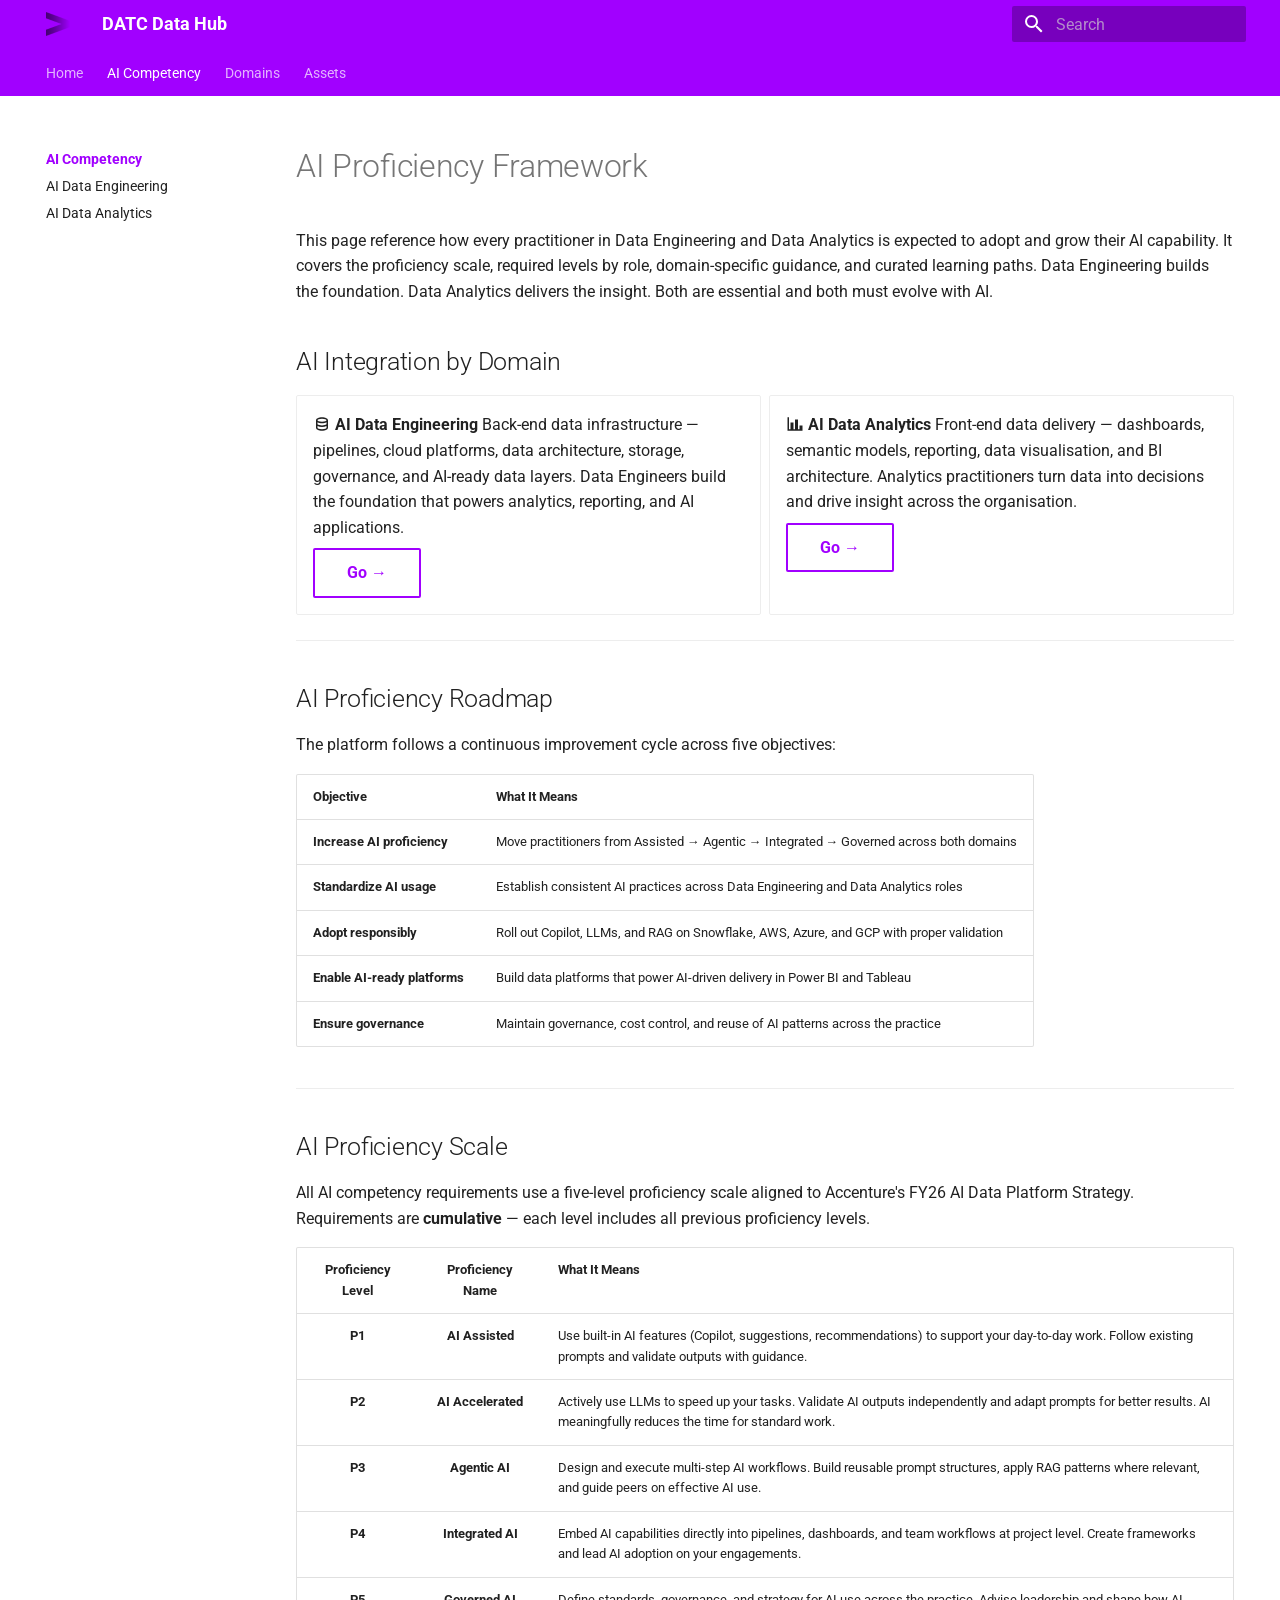
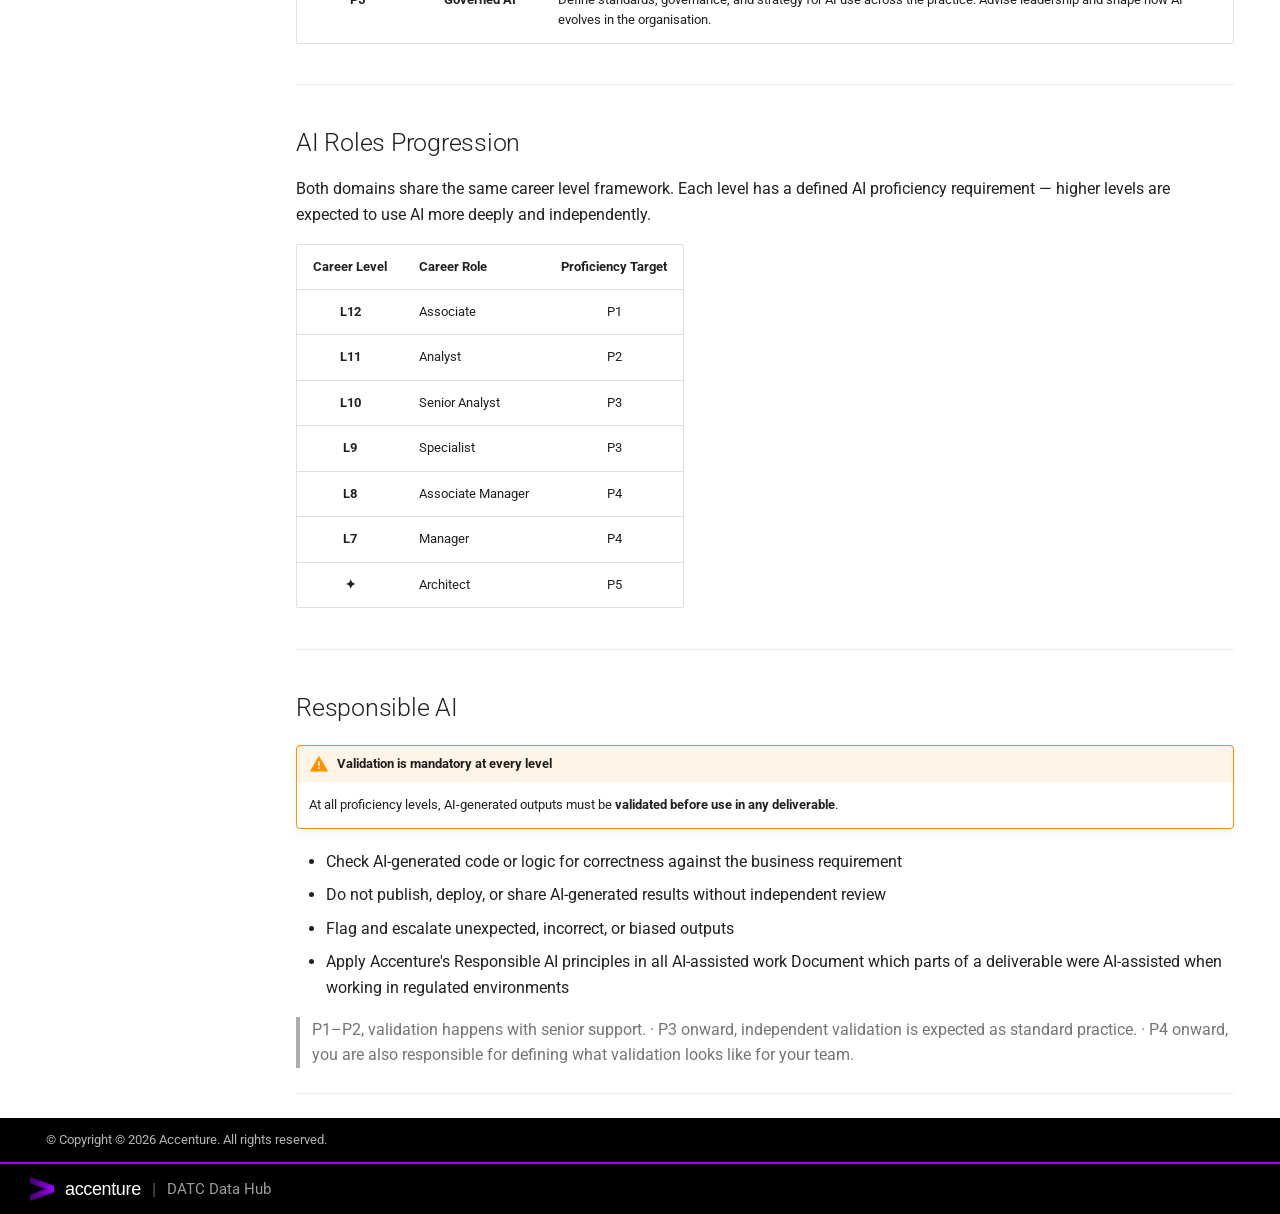
==== ai-competency/index.html @ ae15273e "Deployed 09039ab with MkDocs version: 1.6.1" ====
<!doctype html>
<html lang="en" class="no-js">
  <head>
    
      <meta charset="utf-8">
      <meta name="viewport" content="width=device-width,initial-scale=1">
      
        <meta name="description" content="Learning paths and competency frameworks for the DATC Data Platform (DEVI)">
      
      
        <meta name="author" content="DATC Data Platform Team">
      
      
      
        <link rel="prev" href="..">
      
      
        <link rel="next" href="ai-data-engineering/">
      
      
        
      
      
      <link rel="icon" href="../assets/accenture-favicon.ico">
      <meta name="generator" content="mkdocs-1.6.1, mkdocs-material-9.7.7">
    
    
      
        <title>AI Proficiency Framework - DATC Data Hub</title>
      
    
    
      <link rel="stylesheet" href="../assets/stylesheets/main.ec1eaa64.min.css">
      
        
        <link rel="stylesheet" href="../assets/stylesheets/palette.ab4e12ef.min.css">
      
      


    
    
      
    
    
      
        
        
        <link rel="preconnect" href="https://fonts.gstatic.com" crossorigin>
        <link rel="stylesheet" href="https://fonts.googleapis.com/css?family=Roboto:300,300i,400,400i,700,700i%7CRoboto+Mono:400,400i,700,700i&display=fallback">
        <style>:root{--md-text-font:"Roboto";--md-code-font:"Roboto Mono"}</style>
      
    
    
      <link rel="stylesheet" href="../stylesheets/accenture.css">
    
    <script>__md_scope=new URL("..",location),__md_hash=e=>[...e].reduce(((e,_)=>(e<<5)-e+_.charCodeAt(0)),0),__md_get=(e,_=localStorage,t=__md_scope)=>JSON.parse(_.getItem(t.pathname+"."+e)),__md_set=(e,_,t=localStorage,a=__md_scope)=>{try{t.setItem(a.pathname+"."+e,JSON.stringify(_))}catch(e){}}</script>
    
      

    
    
  </head>
  
  
    
    
    
    
    
    <body dir="ltr" data-md-color-scheme="default" data-md-color-primary="deep-purple" data-md-color-accent="deep-purple">
  
    
    <input class="md-toggle" data-md-toggle="drawer" type="checkbox" id="__drawer" autocomplete="off">
    <input class="md-toggle" data-md-toggle="search" type="checkbox" id="__search" autocomplete="off">
    <label class="md-overlay" for="__drawer"></label>
    <div data-md-component="skip">
      
        
        <a href="#ai-proficiency-framework" class="md-skip">
          Skip to content
        </a>
      
    </div>
    <div data-md-component="announce">
      
    </div>
    
    
      

<header class="md-header" data-md-component="header">
  <nav class="md-header__inner md-grid" aria-label="Header">
    <a href=".." title="DATC Data Hub" class="md-header__button md-logo" aria-label="DATC Data Hub" data-md-component="logo">
      
  <img src="../assets/accenture-logo.png" alt="logo">

    </a>
    <label class="md-header__button md-icon" for="__drawer">
      
      <svg xmlns="http://www.w3.org/2000/svg" viewBox="0 0 24 24"><path d="M3 6h18v2H3zm0 5h18v2H3zm0 5h18v2H3z"/></svg>
    </label>
    <div class="md-header__title" data-md-component="header-title">
      <div class="md-header__ellipsis">
        <div class="md-header__topic">
          <span class="md-ellipsis">
            DATC Data Hub
          </span>
        </div>
        <div class="md-header__topic" data-md-component="header-topic">
          <span class="md-ellipsis">
            
              AI Proficiency Framework
            
          </span>
        </div>
      </div>
    </div>
    
      
    
    
    
    
      
      
        <label class="md-header__button md-icon" for="__search">
          
          <svg xmlns="http://www.w3.org/2000/svg" viewBox="0 0 24 24"><path d="M9.5 3A6.5 6.5 0 0 1 16 9.5c0 1.61-.59 3.09-1.56 4.23l.27.27h.79l5 5-1.5 1.5-5-5v-.79l-.27-.27A6.52 6.52 0 0 1 9.5 16 6.5 6.5 0 0 1 3 9.5 6.5 6.5 0 0 1 9.5 3m0 2C7 5 5 7 5 9.5S7 14 9.5 14 14 12 14 9.5 12 5 9.5 5"/></svg>
        </label>
        <div class="md-search" data-md-component="search" role="dialog">
  <label class="md-search__overlay" for="__search"></label>
  <div class="md-search__inner" role="search">
    <form class="md-search__form" name="search">
      <input type="text" class="md-search__input" name="query" aria-label="Search" placeholder="Search" autocapitalize="off" autocorrect="off" autocomplete="off" spellcheck="false" data-md-component="search-query" required>
      <label class="md-search__icon md-icon" for="__search">
        
        <svg xmlns="http://www.w3.org/2000/svg" viewBox="0 0 24 24"><path d="M9.5 3A6.5 6.5 0 0 1 16 9.5c0 1.61-.59 3.09-1.56 4.23l.27.27h.79l5 5-1.5 1.5-5-5v-.79l-.27-.27A6.52 6.52 0 0 1 9.5 16 6.5 6.5 0 0 1 3 9.5 6.5 6.5 0 0 1 9.5 3m0 2C7 5 5 7 5 9.5S7 14 9.5 14 14 12 14 9.5 12 5 9.5 5"/></svg>
        
        <svg xmlns="http://www.w3.org/2000/svg" viewBox="0 0 24 24"><path d="M20 11v2H8l5.5 5.5-1.42 1.42L4.16 12l7.92-7.92L13.5 5.5 8 11z"/></svg>
      </label>
      <nav class="md-search__options" aria-label="Search">
        
        <button type="reset" class="md-search__icon md-icon" title="Clear" aria-label="Clear" tabindex="-1">
          
          <svg xmlns="http://www.w3.org/2000/svg" viewBox="0 0 24 24"><path d="M19 6.41 17.59 5 12 10.59 6.41 5 5 6.41 10.59 12 5 17.59 6.41 19 12 13.41 17.59 19 19 17.59 13.41 12z"/></svg>
        </button>
      </nav>
      
        <div class="md-search__suggest" data-md-component="search-suggest"></div>
      
    </form>
    <div class="md-search__output">
      <div class="md-search__scrollwrap" tabindex="0" data-md-scrollfix>
        <div class="md-search-result" data-md-component="search-result">
          <div class="md-search-result__meta">
            Initializing search
          </div>
          <ol class="md-search-result__list" role="presentation"></ol>
        </div>
      </div>
    </div>
  </div>
</div>
      
    
    
  </nav>
  
</header>
    
    <div class="md-container" data-md-component="container">
      
      
        
          
            
<nav class="md-tabs" aria-label="Tabs" data-md-component="tabs">
  <div class="md-grid">
    <ul class="md-tabs__list">
      
        
  
  
  
  
    <li class="md-tabs__item">
      <a href=".." class="md-tabs__link">
        
  
  
    
  
  Home

      </a>
    </li>
  

      
        
  
  
  
    
  
  
    
    
      <li class="md-tabs__item md-tabs__item--active">
        <a href="./" class="md-tabs__link">
          
  
  
    
  
  AI Competency

        </a>
      </li>
    
  

      
        
  
  
  
  
    
    
      <li class="md-tabs__item">
        <a href="../domains/" class="md-tabs__link">
          
  
  
    
  
  Domains

        </a>
      </li>
    
  

      
        
  
  
  
  
    <li class="md-tabs__item">
      <a href="../assets/" class="md-tabs__link">
        
  
  
    
  
  Assets

      </a>
    </li>
  

      
    </ul>
  </div>
</nav>
          
        
      
      <main class="md-main" data-md-component="main">
        <div class="md-main__inner md-grid">
          
            
              
              <div class="md-sidebar md-sidebar--primary" data-md-component="sidebar" data-md-type="navigation" >
                <div class="md-sidebar__scrollwrap">
                  <div class="md-sidebar__inner">
                    


  


  

<nav class="md-nav md-nav--primary md-nav--lifted md-nav--integrated" aria-label="Navigation" data-md-level="0">
  <label class="md-nav__title" for="__drawer">
    <a href=".." title="DATC Data Hub" class="md-nav__button md-logo" aria-label="DATC Data Hub" data-md-component="logo">
      
  <img src="../assets/accenture-logo.png" alt="logo">

    </a>
    DATC Data Hub
  </label>
  
  <ul class="md-nav__list" data-md-scrollfix>
    
      
      
  
  
  
  
    <li class="md-nav__item">
      <a href=".." class="md-nav__link">
        
  
  
  <span class="md-ellipsis">
    
  
    Home
  

    
  </span>
  
  

      </a>
    </li>
  

    
      
      
  
  
    
  
  
  
    
    
      
        
          
        
      
        
      
        
      
    
    
    
      
        
        
      
      
        
      
    
    
    <li class="md-nav__item md-nav__item--active md-nav__item--section md-nav__item--nested">
      
        
        
        <input class="md-nav__toggle md-toggle " type="checkbox" id="__nav_2" checked>
        
          
          <div class="md-nav__link md-nav__container">
            <a href="./" class="md-nav__link md-nav__link--active">
              
  
  
  <span class="md-ellipsis">
    
  
    AI Competency
  

    
  </span>
  
  

            </a>
            
              
              <label class="md-nav__link md-nav__link--active" for="__nav_2" id="__nav_2_label" tabindex="">
                <span class="md-nav__icon md-icon"></span>
              </label>
            
          </div>
        
        <nav class="md-nav" data-md-level="1" aria-labelledby="__nav_2_label" aria-expanded="true">
          <label class="md-nav__title" for="__nav_2">
            <span class="md-nav__icon md-icon"></span>
            
  
    AI Competency
  

          </label>
          <ul class="md-nav__list" data-md-scrollfix>
            
              
            
              
                
  
  
  
  
    <li class="md-nav__item">
      <a href="ai-data-engineering/" class="md-nav__link">
        
  
  
  <span class="md-ellipsis">
    
  
    AI Data Engineering
  

    
  </span>
  
  

      </a>
    </li>
  

              
            
              
                
  
  
  
  
    <li class="md-nav__item">
      <a href="ai-data-analytics/" class="md-nav__link">
        
  
  
  <span class="md-ellipsis">
    
  
    AI Data Analytics
  

    
  </span>
  
  

      </a>
    </li>
  

              
            
          </ul>
        </nav>
      
    </li>
  

    
      
      
  
  
  
  
    
    
      
        
          
        
      
        
      
        
      
    
    
    
      
      
        
      
    
    
    <li class="md-nav__item md-nav__item--nested">
      
        
        
          
        
        <input class="md-nav__toggle md-toggle md-toggle--indeterminate" type="checkbox" id="__nav_3" >
        
          
          <div class="md-nav__link md-nav__container">
            <a href="../domains/" class="md-nav__link ">
              
  
  
  <span class="md-ellipsis">
    
  
    Domains
  

    
  </span>
  
  

            </a>
            
              
              <label class="md-nav__link " for="__nav_3" id="__nav_3_label" tabindex="0">
                <span class="md-nav__icon md-icon"></span>
              </label>
            
          </div>
        
        <nav class="md-nav" data-md-level="1" aria-labelledby="__nav_3_label" aria-expanded="false">
          <label class="md-nav__title" for="__nav_3">
            <span class="md-nav__icon md-icon"></span>
            
  
    Domains
  

          </label>
          <ul class="md-nav__list" data-md-scrollfix>
            
              
            
              
                
  
  
  
  
    <li class="md-nav__item">
      <a href="../domains/data-engineering/" class="md-nav__link">
        
  
  
  <span class="md-ellipsis">
    
  
    Data Engineering
  

    
  </span>
  
  

      </a>
    </li>
  

              
            
              
                
  
  
  
  
    <li class="md-nav__item">
      <a href="../domains/data-analytics/" class="md-nav__link">
        
  
  
  <span class="md-ellipsis">
    
  
    Data Analytics
  

    
  </span>
  
  

      </a>
    </li>
  

              
            
          </ul>
        </nav>
      
    </li>
  

    
      
      
  
  
  
  
    <li class="md-nav__item">
      <a href="../assets/" class="md-nav__link">
        
  
  
  <span class="md-ellipsis">
    
  
    Assets
  

    
  </span>
  
  

      </a>
    </li>
  

    
  </ul>
</nav>
                  </div>
                </div>
              </div>
            
            
          
          
            <div class="md-content" data-md-component="content">
              
              <article class="md-content__inner md-typeset">
                
                  



<h1 id="ai-proficiency-framework">AI Proficiency Framework</h1>
<p>This page reference how every practitioner in Data Engineering and Data Analytics is expected to adopt and grow their AI capability. 
It covers the proficiency scale, required levels by role, domain-specific guidance, and curated learning paths.
Data Engineering builds the foundation. Data Analytics delivers the insight. Both are essential and both must evolve with AI.</p>
<h2 id="ai-integration-by-domain">AI Integration by Domain</h2>
<div class="grid cards">
<ul>
<li>
<p><span class="twemoji"><svg xmlns="http://www.w3.org/2000/svg" viewBox="0 0 24 24"><path d="M12 3C7.58 3 4 4.79 4 7v10c0 2.21 3.59 4 8 4s8-1.79 8-4V7c0-2.21-3.58-4-8-4m6 14c0 .5-2.13 2-6 2s-6-1.5-6-2v-2.23c1.61.78 3.72 1.23 6 1.23s4.39-.45 6-1.23zm0-4.55c-1.3.95-3.58 1.55-6 1.55s-4.7-.6-6-1.55V9.64c1.47.83 3.61 1.36 6 1.36s4.53-.53 6-1.36zM12 9C8.13 9 6 7.5 6 7s2.13-2 6-2 6 1.5 6 2-2.13 2-6 2"/></svg></span> <strong>AI Data Engineering</strong>
  Back-end data infrastructure — pipelines, cloud platforms, data architecture, storage, governance, and AI-ready data layers. Data Engineers build the foundation that powers analytics, reporting, and AI applications.</p>
<p><a class="md-button" href="ai-data-engineering/">Go →</a></p>
</li>
<li>
<p><span class="twemoji"><svg xmlns="http://www.w3.org/2000/svg" viewBox="0 0 24 24"><path d="M22 21H2V3h2v16h2v-9h4v9h2V6h4v13h2v-5h4z"/></svg></span> <strong>AI Data Analytics</strong>
  Front-end data delivery — dashboards, semantic models, reporting, data visualisation, and BI architecture. Analytics practitioners turn data into decisions and drive insight across the organisation.</p>
<p><a class="md-button" href="ai-data-analytics/">Go →</a></p>
</li>
</ul>
</div>
<hr />
<h2 id="ai-proficiency-roadmap">AI Proficiency Roadmap</h2>
<p>The platform follows a continuous improvement cycle across five objectives:</p>
<table>
<thead>
<tr>
<th>Objective</th>
<th>What It Means</th>
</tr>
</thead>
<tbody>
<tr>
<td><strong>Increase AI proficiency</strong></td>
<td>Move practitioners from Assisted → Agentic → Integrated → Governed across both domains</td>
</tr>
<tr>
<td><strong>Standardize AI usage</strong></td>
<td>Establish consistent AI practices across Data Engineering and Data Analytics roles</td>
</tr>
<tr>
<td><strong>Adopt responsibly</strong></td>
<td>Roll out Copilot, LLMs, and RAG on Snowflake, AWS, Azure, and GCP with proper validation</td>
</tr>
<tr>
<td><strong>Enable AI-ready platforms</strong></td>
<td>Build data platforms that power AI-driven delivery in Power BI and Tableau</td>
</tr>
<tr>
<td><strong>Ensure governance</strong></td>
<td>Maintain governance, cost control, and reuse of AI patterns across the practice</td>
</tr>
</tbody>
</table>
<hr />
<h2 id="ai-proficiency-scale">AI Proficiency Scale</h2>
<p>All AI competency requirements use a five-level proficiency scale aligned to Accenture's FY26 AI Data Platform Strategy. Requirements are <strong>cumulative</strong> — each level includes all previous proficiency levels.</p>
<table>
<thead>
<tr>
<th style="text-align: center;">Proficiency Level</th>
<th style="text-align: center;">Proficiency Name</th>
<th style="text-align: left;">What It Means</th>
</tr>
</thead>
<tbody>
<tr>
<td style="text-align: center;"><strong>P1</strong></td>
<td style="text-align: center;"><strong>AI Assisted</strong></td>
<td style="text-align: left;">Use built-in AI features (Copilot, suggestions, recommendations) to support your day-to-day work. Follow existing prompts and validate outputs with guidance.</td>
</tr>
<tr>
<td style="text-align: center;"><strong>P2</strong></td>
<td style="text-align: center;"><strong>AI Accelerated</strong></td>
<td style="text-align: left;">Actively use LLMs to speed up your tasks. Validate AI outputs independently and adapt prompts for better results. AI meaningfully reduces the time for standard work.</td>
</tr>
<tr>
<td style="text-align: center;"><strong>P3</strong></td>
<td style="text-align: center;"><strong>Agentic AI</strong></td>
<td style="text-align: left;">Design and execute multi-step AI workflows. Build reusable prompt structures, apply RAG patterns where relevant, and guide peers on effective AI use.</td>
</tr>
<tr>
<td style="text-align: center;"><strong>P4</strong></td>
<td style="text-align: center;"><strong>Integrated AI</strong></td>
<td style="text-align: left;">Embed AI capabilities directly into pipelines, dashboards, and team workflows at project level. Create frameworks and lead AI adoption on your engagements.</td>
</tr>
<tr>
<td style="text-align: center;"><strong>P5</strong></td>
<td style="text-align: center;"><strong>Governed AI</strong></td>
<td style="text-align: left;">Define standards, governance, and strategy for AI use across the practice. Advise leadership and shape how AI evolves in the organisation.</td>
</tr>
</tbody>
</table>
<hr />
<h2 id="ai-roles-progression">AI Roles Progression</h2>
<p>Both domains share the same career level framework. Each level has a defined AI proficiency requirement — higher levels are expected to use AI more deeply and independently.</p>
<table>
<thead>
<tr>
<th style="text-align: center;">Career Level</th>
<th>Career Role</th>
<th style="text-align: center;">Proficiency Target</th>
</tr>
</thead>
<tbody>
<tr>
<td style="text-align: center;"><strong>L12</strong></td>
<td>Associate</td>
<td style="text-align: center;">P1</td>
</tr>
<tr>
<td style="text-align: center;"><strong>L11</strong></td>
<td>Analyst</td>
<td style="text-align: center;">P2</td>
</tr>
<tr>
<td style="text-align: center;"><strong>L10</strong></td>
<td>Senior Analyst</td>
<td style="text-align: center;">P3</td>
</tr>
<tr>
<td style="text-align: center;"><strong>L9</strong></td>
<td>Specialist</td>
<td style="text-align: center;">P3</td>
</tr>
<tr>
<td style="text-align: center;"><strong>L8</strong></td>
<td>Associate Manager</td>
<td style="text-align: center;">P4</td>
</tr>
<tr>
<td style="text-align: center;"><strong>L7</strong></td>
<td>Manager</td>
<td style="text-align: center;">P4</td>
</tr>
<tr>
<td style="text-align: center;"><strong>✦</strong></td>
<td>Architect</td>
<td style="text-align: center;">P5</td>
</tr>
</tbody>
</table>
<hr />
<h2 id="responsible-ai">Responsible AI</h2>
<div class="admonition warning">
<p class="admonition-title">Validation is mandatory at every level</p>
<p>At all proficiency levels, AI-generated outputs must be <strong>validated before use in any deliverable</strong>.</p>
</div>
<ul>
<li>Check AI-generated code or logic for correctness against the business requirement</li>
<li>Do not publish, deploy, or share AI-generated results without independent review</li>
<li>Flag and escalate unexpected, incorrect, or biased outputs</li>
<li>Apply Accenture's Responsible AI principles in all AI-assisted work
Document which parts of a deliverable were AI-assisted when working in regulated environments</li>
</ul>
<blockquote>
<p>P1–P2, validation happens with senior support. 
· P3 onward, independent validation is expected as standard practice. 
· P4 onward, you are also responsible for defining what validation looks like for your team.</p>
</blockquote>
<hr />












                
              </article>
            </div>
          
          
<script>var target=document.getElementById(location.hash.slice(1));target&&target.name&&(target.checked=target.name.startsWith("__tabbed_"))</script>
        </div>
        
      </main>
      
  
        <footer class="md-footer">
  
  <div class="md-footer-meta md-typeset">
    <div class="md-footer-meta__inner md-grid">
      <div class="md-copyright">
  
    <div class="md-copyright__highlight">
      &copy; Copyright © 2026 Accenture. All rights reserved.
    </div>
  
  
</div>
      
    </div>
  </div>
</footer>
      
  <div class="datc-brand-footer">
    <div class="datc-brand-footer__inner">
      <img src="../assets/accenture-logo.png" class="datc-brand-footer__logo" alt="Accenture" />
      <span class="datc-brand-footer__wordmark">accenture</span>
      <span class="datc-brand-footer__divider">|</span>
      <span class="datc-brand-footer__team">DATC Data Hub</span>
    </div>
  </div>

    </div>
    <div class="md-dialog" data-md-component="dialog">
      <div class="md-dialog__inner md-typeset"></div>
    </div>
    
    
    
      
      
      <script id="__config" type="application/json">{"annotate": null, "base": "..", "features": ["navigation.tabs", "navigation.sections", "navigation.indexes", "navigation.expand", "toc.integrate", "search.suggest", "search.highlight"], "search": "../assets/javascripts/workers/search.2c215733.min.js", "tags": null, "translations": {"clipboard.copied": "Copied to clipboard", "clipboard.copy": "Copy to clipboard", "search.result.more.one": "1 more on this page", "search.result.more.other": "# more on this page", "search.result.none": "No matching documents", "search.result.one": "1 matching document", "search.result.other": "# matching documents", "search.result.placeholder": "Type to start searching", "search.result.term.missing": "Missing", "select.version": "Select version"}, "version": null}</script>
    
    
      <script src="../assets/javascripts/bundle.d7400e89.min.js"></script>
      
        <script src="../js/competency-tracker.js"></script>
      
    
  </body>
</html>
---- assets/stylesheets/main.ec1eaa64.min.css ----
@charset "UTF-8";html{-webkit-text-size-adjust:none;-moz-text-size-adjust:none;text-size-adjust:none;box-sizing:border-box}*,:after,:before{box-sizing:inherit}@media (prefers-reduced-motion){*,:after,:before{transition:none!important}}body{margin:0}a,button,input,label{-webkit-tap-highlight-color:transparent}a{color:inherit;text-decoration:none}hr{border:0;box-sizing:initial;display:block;height:.05rem;overflow:visible;padding:0}small{font-size:80%}sub,sup{line-height:1em}img{border-style:none}table{border-collapse:initial;border-spacing:0}td,th{font-weight:400;vertical-align:top}button{background:#0000;border:0;font-family:inherit;font-size:inherit;margin:0;padding:0}input{border:0;outline:none}:root{--md-primary-fg-color:#4051b5;--md-primary-fg-color--light:#5d6cc0;--md-primary-fg-color--dark:#303fa1;--md-primary-bg-color:#fff;--md-primary-bg-color--light:#ffffffb3;--md-accent-fg-color:#526cfe;--md-accent-fg-color--transparent:#526cfe1a;--md-accent-bg-color:#fff;--md-accent-bg-color--light:#ffffffb3}[data-md-color-scheme=default]{color-scheme:light}[data-md-color-scheme=default] img[src$="#gh-dark-mode-only"],[data-md-color-scheme=default] img[src$="#only-dark"]{display:none}:root,[data-md-color-scheme=default]{--md-hue:225deg;--md-default-fg-color:#000000de;--md-default-fg-color--light:#0000008a;--md-default-fg-color--lighter:#00000052;--md-default-fg-color--lightest:#00000012;--md-default-bg-color:#fff;--md-default-bg-color--light:#ffffffb3;--md-default-bg-color--lighter:#ffffff4d;--md-default-bg-color--lightest:#ffffff1f;--md-code-fg-color:#36464e;--md-code-bg-color:#f5f5f5;--md-code-bg-color--light:#f5f5f5b3;--md-code-bg-color--lighter:#f5f5f54d;--md-code-hl-color:#4287ff;--md-code-hl-color--light:#4287ff1a;--md-code-hl-number-color:#d52a2a;--md-code-hl-special-color:#db1457;--md-code-hl-function-color:#a846b9;--md-code-hl-constant-color:#6e59d9;--md-code-hl-keyword-color:#3f6ec6;--md-code-hl-string-color:#1c7d4d;--md-code-hl-name-color:var(--md-code-fg-color);--md-code-hl-operator-color:var(--md-default-fg-color--light);--md-code-hl-punctuation-color:var(--md-default-fg-color--light);--md-code-hl-comment-color:var(--md-default-fg-color--light);--md-code-hl-generic-color:var(--md-default-fg-color--light);--md-code-hl-variable-color:var(--md-default-fg-color--light);--md-typeset-color:var(--md-default-fg-color);--md-typeset-a-color:var(--md-primary-fg-color);--md-typeset-del-color:#f5503d26;--md-typeset-ins-color:#0bd57026;--md-typeset-kbd-color:#fafafa;--md-typeset-kbd-accent-color:#fff;--md-typeset-kbd-border-color:#b8b8b8;--md-typeset-mark-color:#ffff0080;--md-typeset-table-color:#0000001f;--md-typeset-table-color--light:rgba(0,0,0,.035);--md-admonition-fg-color:var(--md-default-fg-color);--md-admonition-bg-color:var(--md-default-bg-color);--md-warning-fg-color:#000000de;--md-warning-bg-color:#ff9;--md-footer-fg-color:#fff;--md-footer-fg-color--light:#ffffffb3;--md-footer-fg-color--lighter:#ffffff73;--md-footer-bg-color:#000000de;--md-footer-bg-color--dark:#00000052;--md-shadow-z1:0 0.2rem 0.5rem #0000000d,0 0 0.05rem #0000001a;--md-shadow-z2:0 0.2rem 0.5rem #0000001a,0 0 0.05rem #00000040;--md-shadow-z3:0 0.2rem 0.5rem #0003,0 0 0.05rem #00000059}.md-icon svg{fill:currentcolor;display:block;height:1.2rem;width:1.2rem}body{-webkit-font-smoothing:antialiased;-moz-osx-font-smoothing:grayscale;--md-text-font-family:var(--md-text-font,_),-apple-system,BlinkMacSystemFont,Helvetica,Arial,sans-serif;--md-code-font-family:var(--md-code-font,_),SFMono-Regular,Consolas,Menlo,monospace}aside,body,input{font-feature-settings:"kern","liga";color:var(--md-typeset-color);font-family:var(--md-text-font-family)}code,kbd,pre{font-feature-settings:"kern";font-family:var(--md-code-font-family)}:root{--md-typeset-table-sort-icon:url('data:image/svg+xml;charset=utf-8,<svg xmlns="http://www.w3.org/2000/svg" viewBox="0 0 24 24"><path d="m18 21-4-4h3V7h-3l4-4 4 4h-3v10h3M2 19v-2h10v2M2 13v-2h7v2M2 7V5h4v2z"/></svg>');--md-typeset-table-sort-icon--asc:url('data:image/svg+xml;charset=utf-8,<svg xmlns="http://www.w3.org/2000/svg" viewBox="0 0 24 24"><path d="M19 17h3l-4 4-4-4h3V3h2M2 17h10v2H2M6 5v2H2V5m0 6h7v2H2z"/></svg>');--md-typeset-table-sort-icon--desc:url('data:image/svg+xml;charset=utf-8,<svg xmlns="http://www.w3.org/2000/svg" viewBox="0 0 24 24"><path d="M19 7h3l-4-4-4 4h3v14h2M2 17h10v2H2M6 5v2H2V5m0 6h7v2H2z"/></svg>')}.md-typeset{-webkit-print-color-adjust:exact;color-adjust:exact;font-size:.8rem;line-height:1.6;overflow-wrap:break-word}@media print{.md-typeset{font-size:.68rem}}.md-typeset blockquote,.md-typeset dl,.md-typeset figure,.md-typeset ol,.md-typeset pre,.md-typeset ul{margin-bottom:1em;margin-top:1em}.md-typeset h1{color:var(--md-default-fg-color--light);font-size:2em;line-height:1.3;margin:0 0 1.25em}.md-typeset h1,.md-typeset h2{font-weight:300;letter-spacing:-.01em}.md-typeset h2{font-size:1.5625em;line-height:1.4;margin:1.6em 0 .64em}.md-typeset h3{font-size:1.25em;font-weight:400;letter-spacing:-.01em;line-height:1.5;margin:1.6em 0 .8em}.md-typeset h2+h3{margin-top:.8em}.md-typeset h4{font-weight:700;letter-spacing:-.01em;margin:1em 0}.md-typeset h5,.md-typeset h6{color:var(--md-default-fg-color--light);font-size:.8em;font-weight:700;letter-spacing:-.01em;margin:1.25em 0}.md-typeset h5{text-transform:uppercase}.md-typeset h5 code{text-transform:none}.md-typeset hr{border-bottom:.05rem solid var(--md-default-fg-color--lightest);display:flow-root;margin:1.5em 0}.md-typeset a{color:var(--md-typeset-a-color);word-break:break-word}.md-typeset a,.md-typeset a:before{transition:color 125ms}.md-typeset a:focus,.md-typeset a:hover{color:var(--md-accent-fg-color)}.md-typeset a:focus code,.md-typeset a:hover code{background-color:var(--md-accent-fg-color--transparent);color:var(--md-accent-fg-color)}.md-typeset a code{color:var(--md-typeset-a-color)}.md-typeset a.focus-visible{outline-color:var(--md-accent-fg-color);outline-offset:.2rem}.md-typeset code,.md-typeset kbd,.md-typeset pre{color:var(--md-code-fg-color);direction:ltr;font-variant-ligatures:none;transition:background-color 125ms}@media print{.md-typeset code,.md-typeset kbd,.md-typeset pre{white-space:pre-wrap}}.md-typeset code{background-color:var(--md-code-bg-color);border-radius:.1rem;-webkit-box-decoration-break:clone;box-decoration-break:clone;font-size:.85em;padding:0 .2941176471em;transition:color 125ms,background-color 125ms;word-break:break-word}.md-typeset code:not(.focus-visible){-webkit-tap-highlight-color:transparent;outline:none}.md-typeset pre{display:flow-root;line-height:1.4;position:relative}.md-typeset pre>code{-webkit-box-decoration-break:slice;box-decoration-break:slice;box-shadow:none;display:block;margin:0;outline-color:var(--md-accent-fg-color);overflow:auto;padding:.7720588235em 1.1764705882em;scrollbar-color:var(--md-default-fg-color--lighter) #0000;scrollbar-width:thin;touch-action:auto;word-break:normal}.md-typeset pre>code:hover{scrollbar-color:var(--md-accent-fg-color) #0000}.md-typeset pre>code::-webkit-scrollbar{height:.2rem;width:.2rem}.md-typeset pre>code::-webkit-scrollbar-thumb{background-color:var(--md-default-fg-color--lighter)}.md-typeset pre>code::-webkit-scrollbar-thumb:hover{background-color:var(--md-accent-fg-color)}.md-typeset kbd{background-color:var(--md-typeset-kbd-color);border-radius:.1rem;box-shadow:0 .1rem 0 .05rem var(--md-typeset-kbd-border-color),0 .1rem 0 var(--md-typeset-kbd-border-color),0 -.1rem .2rem var(--md-typeset-kbd-accent-color) inset;color:var(--md-default-fg-color);display:inline-block;font-size:.75em;padding:0 .6666666667em;vertical-align:text-top;word-break:break-word}.md-typeset mark{background-color:var(--md-typeset-mark-color);-webkit-box-decoration-break:clone;box-decoration-break:clone;color:inherit;word-break:break-word}.md-typeset abbr{cursor:help;text-decoration:none}.md-typeset [data-preview],.md-typeset abbr{border-bottom:.05rem dotted var(--md-default-fg-color--light)}.md-typeset small{opacity:.75}[dir=ltr] .md-typeset sub,[dir=ltr] .md-typeset sup{margin-left:.078125em}[dir=rtl] .md-typeset sub,[dir=rtl] .md-typeset sup{margin-right:.078125em}[dir=ltr] .md-typeset blockquote{padding-left:.6rem}[dir=rtl] .md-typeset blockquote{padding-right:.6rem}[dir=ltr] .md-typeset blockquote{border-left:.2rem solid var(--md-default-fg-color--lighter)}[dir=rtl] .md-typeset blockquote{border-right:.2rem solid var(--md-default-fg-color--lighter)}.md-typeset blockquote{color:var(--md-default-fg-color--light);margin-left:0;margin-right:0}.md-typeset ul{list-style-type:disc}.md-typeset ul[type]{list-style-type:revert-layer}[dir=ltr] .md-typeset ol,[dir=ltr] .md-typeset ul{margin-left:.625em}[dir=rtl] .md-typeset ol,[dir=rtl] .md-typeset ul{margin-right:.625em}.md-typeset ol,.md-typeset ul{padding:0}.md-typeset ol:not([hidden]),.md-typeset ul:not([hidden]){display:flow-root}.md-typeset ol ol,.md-typeset ul ol{list-style-type:lower-alpha}.md-typeset ol ol ol,.md-typeset ul ol ol{list-style-type:lower-roman}.md-typeset ol ol ol ol,.md-typeset ul ol ol ol{list-style-type:upper-alpha}.md-typeset ol ol ol ol ol,.md-typeset ul ol ol ol ol{list-style-type:upper-roman}.md-typeset ol[type],.md-typeset ul[type]{list-style-type:revert-layer}[dir=ltr] .md-typeset ol li,[dir=ltr] .md-typeset ul li{margin-left:1.25em}[dir=rtl] .md-typeset ol li,[dir=rtl] .md-typeset ul li{margin-right:1.25em}.md-typeset ol li,.md-typeset ul li{margin-bottom:.5em}.md-typeset ol li blockquote,.md-typeset ol li p,.md-typeset ul li blockquote,.md-typeset ul li p{margin:.5em 0}.md-typeset ol li:last-child,.md-typeset ul li:last-child{margin-bottom:0}[dir=ltr] .md-typeset ol li ol,[dir=ltr] .md-typeset ol li ul,[dir=ltr] .md-typeset ul li ol,[dir=ltr] .md-typeset ul li ul{margin-left:.625em}[dir=rtl] .md-typeset ol li ol,[dir=rtl] .md-typeset ol li ul,[dir=rtl] .md-typeset ul li ol,[dir=rtl] .md-typeset ul li ul{margin-right:.625em}.md-typeset ol li ol,.md-typeset ol li ul,.md-typeset ul li ol,.md-typeset ul li ul{margin-bottom:.5em;margin-top:.5em}[dir=ltr] .md-typeset dd{margin-left:1.875em}[dir=rtl] .md-typeset dd{margin-right:1.875em}.md-typeset dd{margin-bottom:1.5em;margin-top:1em}.md-typeset img,.md-typeset svg,.md-typeset video{height:auto;max-width:100%}.md-typeset img[align=left]{margin:1em 1em 1em 0}.md-typeset img[align=right]{margin:1em 0 1em 1em}.md-typeset img[align]:only-child{margin-top:0}.md-typeset figure{display:flow-root;margin:1em auto;max-width:100%;text-align:center;width:fit-content}.md-typeset figure img{display:block;margin:0 auto}.md-typeset figcaption{font-style:italic;margin:1em auto;max-width:24rem}.md-typeset iframe{max-width:100%}.md-typeset table:not([class]){background-color:var(--md-default-bg-color);border:.05rem solid var(--md-typeset-table-color);border-radius:.1rem;display:inline-block;font-size:.64rem;max-width:100%;overflow:auto;touch-action:auto}@media print{.md-typeset table:not([class]){display:table}}.md-typeset table:not([class])+*{margin-top:1.5em}.md-typeset table:not([class]) td>:first-child,.md-typeset table:not([class]) th>:first-child{margin-top:0}.md-typeset table:not([class]) td>:last-child,.md-typeset table:not([class]) th>:last-child{margin-bottom:0}.md-typeset table:not([class]) td:not([align]),.md-typeset table:not([class]) th:not([align]){text-align:left}[dir=rtl] .md-typeset table:not([class]) td:not([align]),[dir=rtl] .md-typeset table:not([class]) th:not([align]){text-align:right}.md-typeset table:not([class]) th{font-weight:700;min-width:5rem;padding:.9375em 1.25em;vertical-align:top}.md-typeset table:not([class]) td{border-top:.05rem solid var(--md-typeset-table-color);padding:.9375em 1.25em;vertical-align:top}.md-typeset table:not([class]) tbody tr{transition:background-color 125ms}.md-typeset table:not([class]) tbody tr:hover{background-color:var(--md-typeset-table-color--light);box-shadow:0 .05rem 0 var(--md-default-bg-color) inset}.md-typeset table:not([class]) a{word-break:normal}.md-typeset table th[role=columnheader]{cursor:pointer}[dir=ltr] .md-typeset table th[role=columnheader]:after{margin-left:.5em}[dir=rtl] .md-typeset table th[role=columnheader]:after{margin-right:.5em}.md-typeset table th[role=columnheader]:after{content:"";display:inline-block;height:1.2em;-webkit-mask-image:var(--md-typeset-table-sort-icon);mask-image:var(--md-typeset-table-sort-icon);-webkit-mask-repeat:no-repeat;mask-repeat:no-repeat;-webkit-mask-size:contain;mask-size:contain;transition:background-color 125ms;vertical-align:text-bottom;width:1.2em}.md-typeset table th[role=columnheader]:hover:after{background-color:var(--md-default-fg-color--lighter)}.md-typeset table th[role=columnheader][aria-sort=ascending]:after{background-color:var(--md-default-fg-color--light);-webkit-mask-image:var(--md-typeset-table-sort-icon--asc);mask-image:var(--md-typeset-table-sort-icon--asc)}.md-typeset table th[role=columnheader][aria-sort=descending]:after{background-color:var(--md-default-fg-color--light);-webkit-mask-image:var(--md-typeset-table-sort-icon--desc);mask-image:var(--md-typeset-table-sort-icon--desc)}.md-typeset__scrollwrap{margin:1em -.8rem;overflow-x:auto;touch-action:auto}.md-typeset__table{display:inline-block;margin-bottom:.5em;padding:0 .8rem}@media print{.md-typeset__table{display:block}}html .md-typeset__table table{display:table;margin:0;overflow:hidden;width:100%}@media screen and (max-width:44.984375em){.md-content__inner>pre{margin:1em -.8rem}.md-content__inner>pre code{border-radius:0}}.md-typeset .md-author{border-radius:100%;display:block;flex-shrink:0;height:1.6rem;overflow:hidden;position:relative;transition:color 125ms,transform 125ms;width:1.6rem}.md-typeset .md-author img{display:block}.md-typeset .md-author--more{background:var(--md-default-fg-color--lightest);color:var(--md-default-fg-color--lighter);font-size:.6rem;font-weight:700;line-height:1.6rem;text-align:center}.md-typeset .md-author--long{height:2.4rem;width:2.4rem}.md-typeset a.md-author{transform:scale(1)}.md-typeset a.md-author img{border-radius:100%;filter:grayscale(100%) opacity(75%);transition:filter 125ms}.md-typeset a.md-author:focus,.md-typeset a.md-author:hover{transform:scale(1.1);z-index:1}.md-typeset a.md-author:focus img,.md-typeset a.md-author:hover img{filter:grayscale(0)}.md-banner{background-color:var(--md-footer-bg-color);color:var(--md-footer-fg-color);overflow:auto}@media print{.md-banner{display:none}}.md-banner--warning{background-color:var(--md-warning-bg-color);color:var(--md-warning-fg-color)}.md-banner__inner{font-size:.7rem;margin:.6rem auto;padding:0 .8rem}[dir=ltr] .md-banner__button{float:right}[dir=rtl] .md-banner__button{float:left}.md-banner__button{color:inherit;cursor:pointer;transition:opacity .25s}.no-js .md-banner__button{display:none}.md-banner__button:hover{opacity:.7}html{font-size:125%;height:100%;overflow-x:hidden}@media screen and (min-width:100em){html{font-size:137.5%}}@media screen and (min-width:125em){html{font-size:150%}}body{background-color:var(--md-default-bg-color);display:flex;flex-direction:column;font-size:.5rem;min-height:100%;position:relative;width:100%}@media print{body{display:block}}@media screen and (max-width:59.984375em){body[data-md-scrolllock]{position:fixed}}.md-grid{margin-left:auto;margin-right:auto;max-width:61rem}.md-container{display:flex;flex-direction:column;flex-grow:1}@media print{.md-container{display:block}}.md-main{flex-grow:1}.md-main__inner{display:flex;height:100%;margin-top:1.5rem}.md-ellipsis{overflow:hidden;text-overflow:ellipsis}.md-toggle{display:none}.md-option{height:0;opacity:0;position:absolute;width:0}.md-option:checked+label:not([hidden]){display:block}.md-option.focus-visible+label{outline-color:var(--md-accent-fg-color);outline-style:auto}.md-skip{background-color:var(--md-default-fg-color);border-radius:.1rem;color:var(--md-default-bg-color);font-size:.64rem;margin:.5rem;opacity:0;outline-color:var(--md-accent-fg-color);padding:.3rem .5rem;position:fixed;transform:translateY(.4rem);z-index:-1}.md-skip:focus{opacity:1;transform:translateY(0);transition:transform .25s cubic-bezier(.4,0,.2,1),opacity 175ms 75ms;z-index:10}@page{margin:25mm}:root{--md-clipboard-icon:url('data:image/svg+xml;charset=utf-8,<svg xmlns="http://www.w3.org/2000/svg" viewBox="0 0 24 24"><path d="M19 21H8V7h11m0-2H8a2 2 0 0 0-2 2v14a2 2 0 0 0 2 2h11a2 2 0 0 0 2-2V7a2 2 0 0 0-2-2m-3-4H4a2 2 0 0 0-2 2v14h2V3h12z"/></svg>')}.md-clipboard{border-radius:.1rem;color:var(--md-default-fg-color--lightest);cursor:pointer;height:1.5em;outline-color:var(--md-accent-fg-color);outline-offset:.1rem;transition:color .25s;width:1.5em;z-index:1}@media print{.md-clipboard{display:none}}.md-clipboard:not(.focus-visible){-webkit-tap-highlight-color:transparent;outline:none}:hover>.md-clipboard{color:var(--md-default-fg-color--light)}.md-clipboard:focus,.md-clipboard:hover{color:var(--md-accent-fg-color)}.md-clipboard:after{background-color:currentcolor;content:"";display:block;height:1.125em;margin:0 auto;-webkit-mask-image:var(--md-clipboard-icon);mask-image:var(--md-clipboard-icon);-webkit-mask-position:center;mask-position:center;-webkit-mask-repeat:no-repeat;mask-repeat:no-repeat;-webkit-mask-size:contain;mask-size:contain;width:1.125em}.md-clipboard--inline{cursor:pointer}.md-clipboard--inline code{transition:color .25s,background-color .25s}.md-clipboard--inline:focus code,.md-clipboard--inline:hover code{background-color:var(--md-accent-fg-color--transparent);color:var(--md-accent-fg-color)}:root{--md-code-select-icon:url('data:image/svg+xml;charset=utf-8,<svg xmlns="http://www.w3.org/2000/svg" viewBox="0 0 24 24"><path d="M19 19h-4v2h4c1.1 0 2-.9 2-2v-4h-2m0-12h-4v2h4v4h2V5c0-1.1-.9-2-2-2M5 5h4V3H5c-1.1 0-2 .9-2 2v4h2m0 6H3v4c0 1.1.9 2 2 2h4v-2H5zm2-4h2v2H7zm4 0h2v2h-2zm4 0h2v2h-2zM7 7h2v2H7zm4 0h2v2h-2zm4 0h2v2h-2zm-8 8h2v2H7zm4 0h2v2h-2zm4 0h2v2h-2z"/></svg>');--md-code-copy-icon:url('data:image/svg+xml;charset=utf-8,<svg xmlns="http://www.w3.org/2000/svg" viewBox="0 0 24 24"><path d="M19 21H8V7h11m0-2H8a2 2 0 0 0-2 2v14a2 2 0 0 0 2 2h11a2 2 0 0 0 2-2V7a2 2 0 0 0-2-2m-3-4H4a2 2 0 0 0-2 2v14h2V3h12z"/></svg>')}.md-typeset .md-code__content{display:grid}.md-code__nav{background-color:var(--md-code-bg-color--lighter);border-radius:.1rem;display:flex;gap:.2rem;padding:.2rem;position:absolute;right:.25em;top:.25em;transition:background-color .25s;z-index:1}:hover>.md-code__nav{background-color:var(--md-code-bg-color--light)}.md-code__button{color:var(--md-default-fg-color--lightest);cursor:pointer;display:block;height:1.5em;outline-color:var(--md-accent-fg-color);outline-offset:.1rem;transition:color .25s;width:1.5em}:hover>*>.md-code__button{color:var(--md-default-fg-color--light)}.md-code__button.focus-visible,.md-code__button:hover{color:var(--md-accent-fg-color)}.md-code__button--active{color:var(--md-default-fg-color)!important}.md-code__button:after{background-color:currentcolor;content:"";display:block;height:1.125em;margin:0 auto;-webkit-mask-position:center;mask-position:center;-webkit-mask-repeat:no-repeat;mask-repeat:no-repeat;-webkit-mask-size:contain;mask-size:contain;width:1.125em}.md-code__button[data-md-type=select]:after{-webkit-mask-image:var(--md-code-select-icon);mask-image:var(--md-code-select-icon)}.md-code__button[data-md-type=copy]:after{-webkit-mask-image:var(--md-code-copy-icon);mask-image:var(--md-code-copy-icon)}@keyframes consent{0%{opacity:0;transform:translateY(100%)}to{opacity:1;transform:translateY(0)}}@keyframes overlay{0%{opacity:0}to{opacity:1}}.md-consent__overlay{animation:overlay .25s both;-webkit-backdrop-filter:blur(.1rem);backdrop-filter:blur(.1rem);background-color:#0000008a;height:100%;opacity:1;position:fixed;top:0;width:100%;z-index:5}.md-consent__inner{animation:consent .5s cubic-bezier(.1,.7,.1,1) both;background-color:var(--md-default-bg-color);border:0;border-radius:.1rem;bottom:0;box-shadow:0 0 .2rem #0000001a,0 .2rem .4rem #0003;max-height:100%;overflow:auto;padding:0;position:fixed;width:100%;z-index:5}.md-consent__form{padding:.8rem}.md-consent__settings{display:none;margin:1em 0}input:checked+.md-consent__settings{display:block}.md-consent__controls{margin-bottom:.8rem}.md-typeset .md-consent__controls .md-button{display:inline}@media screen and (max-width:44.984375em){.md-typeset .md-consent__controls .md-button{display:block;margin-top:.4rem;text-align:center;width:100%}}.md-consent label{cursor:pointer}.md-content{flex-grow:1;min-width:0}.md-content__inner{margin:0 .8rem 1.2rem;padding-top:.6rem}@media screen and (min-width:76.25em){[dir=ltr] .md-sidebar--primary:not([hidden])~.md-content>.md-content__inner{margin-left:1.2rem}[dir=ltr] .md-sidebar--secondary:not([hidden])~.md-content>.md-content__inner,[dir=rtl] .md-sidebar--primary:not([hidden])~.md-content>.md-content__inner{margin-right:1.2rem}[dir=rtl] .md-sidebar--secondary:not([hidden])~.md-content>.md-content__inner{margin-left:1.2rem}}.md-content__inner:before{content:"";display:block;height:.4rem}.md-content__inner>:last-child{margin-bottom:0}[dir=ltr] .md-content__button{float:right}[dir=rtl] .md-content__button{float:left}[dir=ltr] .md-content__button{margin-left:.4rem}[dir=rtl] .md-content__button{margin-right:.4rem}.md-content__button{margin:.4rem 0;padding:0}@media print{.md-content__button{display:none}}.md-typeset .md-content__button{color:var(--md-default-fg-color--lighter)}.md-content__button svg{display:inline;vertical-align:top}[dir=rtl] .md-content__button svg{transform:scaleX(-1)}[dir=ltr] .md-dialog{right:.8rem}[dir=rtl] .md-dialog{left:.8rem}.md-dialog{background-color:var(--md-default-fg-color);border-radius:.1rem;bottom:.8rem;box-shadow:var(--md-shadow-z3);min-width:11.1rem;opacity:0;padding:.4rem .6rem;pointer-events:none;position:fixed;transform:translateY(100%);transition:transform 0ms .4s,opacity .4s;z-index:4}@media print{.md-dialog{display:none}}.md-dialog--active{opacity:1;pointer-events:auto;transform:translateY(0);transition:transform .4s cubic-bezier(.075,.85,.175,1),opacity .4s}.md-dialog__inner{color:var(--md-default-bg-color);font-size:.7rem}.md-feedback{margin:2em 0 1em;text-align:center}.md-feedback fieldset{border:none;margin:0;padding:0}.md-feedback__title{font-weight:700;margin:1em auto}.md-feedback__inner{position:relative}.md-feedback__list{display:flex;flex-wrap:wrap;place-content:baseline center;position:relative}.md-feedback__list:hover .md-icon:not(:disabled){color:var(--md-default-fg-color--lighter)}:disabled .md-feedback__list{min-height:1.8rem}.md-feedback__icon{color:var(--md-default-fg-color--light);cursor:pointer;flex-shrink:0;margin:0 .1rem;transition:color 125ms}.md-feedback__icon:not(:disabled).md-icon:hover{color:var(--md-accent-fg-color)}.md-feedback__icon:disabled{color:var(--md-default-fg-color--lightest);pointer-events:none}.md-feedback__note{opacity:0;position:relative;transform:translateY(.4rem);transition:transform .4s cubic-bezier(.1,.7,.1,1),opacity .15s}.md-feedback__note>*{margin:0 auto;max-width:16rem}:disabled .md-feedback__note{opacity:1;transform:translateY(0)}@media print{.md-feedback{display:none}}.md-footer{background-color:var(--md-footer-bg-color);color:var(--md-footer-fg-color)}@media print{.md-footer{display:none}}.md-footer__inner{justify-content:space-between;overflow:auto;padding:.2rem}.md-footer__inner:not([hidden]){display:flex}.md-footer__link{align-items:end;display:flex;flex-grow:0.01;margin-bottom:.4rem;margin-top:1rem;max-width:100%;outline-color:var(--md-accent-fg-color);overflow:hidden;transition:opacity .25s}.md-footer__link:focus,.md-footer__link:hover{opacity:.7}[dir=rtl] .md-footer__link svg{transform:scaleX(-1)}@media screen and (max-width:44.984375em){.md-footer__link--prev{flex-shrink:0}.md-footer__link--prev .md-footer__title{display:none}}[dir=ltr] .md-footer__link--next{margin-left:auto}[dir=rtl] .md-footer__link--next{margin-right:auto}.md-footer__link--next{text-align:right}[dir=rtl] .md-footer__link--next{text-align:left}.md-footer__title{flex-grow:1;font-size:.9rem;margin-bottom:.7rem;max-width:calc(100% - 2.4rem);padding:0 1rem;white-space:nowrap}.md-footer__button{margin:.2rem;padding:.4rem}.md-footer__direction{font-size:.64rem;opacity:.7}.md-footer-meta{background-color:var(--md-footer-bg-color--dark)}.md-footer-meta__inner{display:flex;flex-wrap:wrap;justify-content:space-between;padding:.2rem}html .md-footer-meta.md-typeset a{color:var(--md-footer-fg-color--light)}html .md-footer-meta.md-typeset a:focus,html .md-footer-meta.md-typeset a:hover{color:var(--md-footer-fg-color)}.md-copyright{color:var(--md-footer-fg-color--lighter);font-size:.64rem;margin:auto .6rem;padding:.4rem 0;width:100%}@media screen and (min-width:45em){.md-copyright{width:auto}}.md-copyright__highlight{color:var(--md-footer-fg-color--light)}.md-social{display:inline-flex;gap:.2rem;margin:0 .4rem;padding:.2rem 0 .6rem}@media screen and (min-width:45em){.md-social{padding:.6rem 0}}.md-social__link{display:inline-block;height:1.6rem;text-align:center;width:1.6rem}.md-social__link:before{line-height:1.9}.md-social__link svg{fill:currentcolor;max-height:.8rem;vertical-align:-25%}.md-typeset .md-button{border:.1rem solid;border-radius:.1rem;color:var(--md-primary-fg-color);cursor:pointer;display:inline-block;font-weight:700;padding:.625em 2em;transition:color 125ms,background-color 125ms,border-color 125ms}.md-typeset .md-button--primary{background-color:var(--md-primary-fg-color);border-color:var(--md-primary-fg-color);color:var(--md-primary-bg-color)}.md-typeset .md-button:focus,.md-typeset .md-button:hover{background-color:var(--md-accent-fg-color);border-color:var(--md-accent-fg-color);color:var(--md-accent-bg-color)}[dir=ltr] .md-typeset .md-input{border-top-left-radius:.1rem}[dir=ltr] .md-typeset .md-input,[dir=rtl] .md-typeset .md-input{border-top-right-radius:.1rem}[dir=rtl] .md-typeset .md-input{border-top-left-radius:.1rem}.md-typeset .md-input{border-bottom:.1rem solid var(--md-default-fg-color--lighter);box-shadow:var(--md-shadow-z1);font-size:.8rem;height:1.8rem;padding:0 .6rem;transition:border .25s,box-shadow .25s}.md-typeset .md-input:focus,.md-typeset .md-input:hover{border-bottom-color:var(--md-accent-fg-color);box-shadow:var(--md-shadow-z2)}.md-typeset .md-input--stretch{width:100%}.md-header{background-color:var(--md-primary-fg-color);box-shadow:0 0 .2rem #0000,0 .2rem .4rem #0000;color:var(--md-primary-bg-color);display:block;left:0;position:sticky;right:0;top:0;z-index:4}@media print{.md-header{display:none}}.md-header[hidden]{transform:translateY(-100%);transition:transform .25s cubic-bezier(.8,0,.6,1),box-shadow .25s}.md-header--shadow{box-shadow:0 0 .2rem #0000001a,0 .2rem .4rem #0003;transition:transform .25s cubic-bezier(.1,.7,.1,1),box-shadow .25s}.md-header__inner{align-items:center;display:flex;padding:0 .2rem}.md-header__button{color:currentcolor;cursor:pointer;margin:.2rem;outline-color:var(--md-accent-fg-color);padding:.4rem;position:relative;transition:opacity .25s;vertical-align:middle;z-index:1}.md-header__button:hover{opacity:.7}.md-header__button:not([hidden]){display:inline-block}.md-header__button:not(.focus-visible){-webkit-tap-highlight-color:transparent;outline:none}.md-header__button.md-logo{margin:.2rem;padding:.4rem}@media screen and (max-width:76.234375em){.md-header__button.md-logo{display:none}}.md-header__button.md-logo img,.md-header__button.md-logo svg{fill:currentcolor;display:block;height:1.2rem;width:auto}@media screen and (min-width:60em){.md-header__button[for=__search]{display:none}}.no-js .md-header__button[for=__search]{display:none}[dir=rtl] .md-header__button[for=__search] svg{transform:scaleX(-1)}@media screen and (min-width:76.25em){.md-header__button[for=__drawer]{display:none}}.md-header__topic{display:flex;max-width:100%;position:absolute;transition:transform .4s cubic-bezier(.1,.7,.1,1),opacity .15s;white-space:nowrap}.md-header__topic+.md-header__topic{opacity:0;pointer-events:none;transform:translateX(1.25rem);transition:transform .4s cubic-bezier(1,.7,.1,.1),opacity .15s;z-index:-1}[dir=rtl] .md-header__topic+.md-header__topic{transform:translateX(-1.25rem)}.md-header__topic:first-child{font-weight:700}[dir=ltr] .md-header__title{margin-left:1rem;margin-right:.4rem}[dir=rtl] .md-header__title{margin-left:.4rem;margin-right:1rem}.md-header__title{flex-grow:1;font-size:.9rem;height:2.4rem;line-height:2.4rem}.md-header__title--active .md-header__topic{opacity:0;pointer-events:none;transform:translateX(-1.25rem);transition:transform .4s cubic-bezier(1,.7,.1,.1),opacity .15s;z-index:-1}[dir=rtl] .md-header__title--active .md-header__topic{transform:translateX(1.25rem)}.md-header__title--active .md-header__topic+.md-header__topic{opacity:1;pointer-events:auto;transform:translateX(0);transition:transform .4s cubic-bezier(.1,.7,.1,1),opacity .15s;z-index:0}.md-header__title>.md-header__ellipsis{height:100%;position:relative;width:100%}.md-header__option{display:flex;flex-shrink:0;max-width:100%;transition:max-width 0ms .25s,opacity .25s .25s;white-space:nowrap}[data-md-toggle=search]:checked~.md-header .md-header__option{max-width:0;opacity:0;transition:max-width 0ms,opacity 0ms}.md-header__option>input{bottom:0}.md-header__source{display:none}@media screen and (min-width:60em){[dir=ltr] .md-header__source{margin-left:1rem}[dir=rtl] .md-header__source{margin-right:1rem}.md-header__source{display:block;max-width:11.7rem;width:11.7rem}}@media screen and (min-width:76.25em){[dir=ltr] .md-header__source{margin-left:1.4rem}[dir=rtl] .md-header__source{margin-right:1.4rem}}.md-meta{color:var(--md-default-fg-color--light);font-size:.7rem;line-height:1.3}.md-meta__list{display:inline-flex;flex-wrap:wrap;list-style:none;margin:0;padding:0}.md-meta__item:not(:last-child):after{content:"·";margin-left:.2rem;margin-right:.2rem}.md-meta__link{color:var(--md-typeset-a-color)}.md-meta__link:focus,.md-meta__link:hover{color:var(--md-accent-fg-color)}.md-draft{background-color:#ff1744;border-radius:.125em;color:#fff;display:inline-block;font-weight:700;padding-left:.5714285714em;padding-right:.5714285714em}:root{--md-nav-icon--prev:url('data:image/svg+xml;charset=utf-8,<svg xmlns="http://www.w3.org/2000/svg" viewBox="0 0 24 24"><path d="M20 11v2H8l5.5 5.5-1.42 1.42L4.16 12l7.92-7.92L13.5 5.5 8 11z"/></svg>');--md-nav-icon--next:url('data:image/svg+xml;charset=utf-8,<svg xmlns="http://www.w3.org/2000/svg" viewBox="0 0 24 24"><path d="M8.59 16.58 13.17 12 8.59 7.41 10 6l6 6-6 6z"/></svg>');--md-toc-icon:url('data:image/svg+xml;charset=utf-8,<svg xmlns="http://www.w3.org/2000/svg" viewBox="0 0 24 24"><path d="M3 9h14V7H3zm0 4h14v-2H3zm0 4h14v-2H3zm16 0h2v-2h-2zm0-10v2h2V7zm0 6h2v-2h-2z"/></svg>')}.md-nav{font-size:.7rem;line-height:1.3}.md-nav__title{color:var(--md-default-fg-color--light);display:block;font-weight:700;overflow:hidden;padding:0 .6rem;text-overflow:ellipsis}.md-nav__title .md-nav__button{display:none}.md-nav__title .md-nav__button img{height:100%;width:auto}.md-nav__title .md-nav__button.md-logo img,.md-nav__title .md-nav__button.md-logo svg{fill:currentcolor;display:block;height:2.4rem;max-width:100%;object-fit:contain;width:auto}.md-nav__list{list-style:none;margin:0;padding:0}.md-nav__link{align-items:flex-start;display:flex;gap:.4rem;margin-top:.625em;scroll-snap-align:start;transition:color 125ms}.md-nav__link--passed,.md-nav__link--passed code{color:var(--md-default-fg-color--light)}.md-nav__item .md-nav__link--active,.md-nav__item .md-nav__link--active code{color:var(--md-typeset-a-color)}.md-nav__link .md-ellipsis{position:relative}.md-nav__link .md-ellipsis code{word-break:normal}[dir=ltr] .md-nav__link .md-icon:last-child{margin-left:auto}[dir=rtl] .md-nav__link .md-icon:last-child{margin-right:auto}.md-nav__link .md-typeset{font-size:.7rem;line-height:1.3}.md-nav__link svg{fill:currentcolor;flex-shrink:0;height:1.3em;position:relative}.md-nav__link[for]:focus,.md-nav__link[for]:hover,.md-nav__link[href]:focus,.md-nav__link[href]:hover{color:var(--md-accent-fg-color);cursor:pointer}.md-nav__link[for]:focus code,.md-nav__link[for]:hover code,.md-nav__link[href]:focus code,.md-nav__link[href]:hover code{background-color:var(--md-accent-fg-color--transparent);color:var(--md-accent-fg-color)}.md-nav__link.focus-visible{outline-color:var(--md-accent-fg-color);outline-offset:.2rem}.md-nav--primary .md-nav__link[for=__toc]{display:none}.md-nav--primary .md-nav__link[for=__toc] .md-icon:after{background-color:currentcolor;display:block;height:100%;-webkit-mask-image:var(--md-toc-icon);mask-image:var(--md-toc-icon);width:100%}.md-nav--primary .md-nav__link[for=__toc]~.md-nav{display:none}.md-nav__container>.md-nav__link{margin-top:0}.md-nav__container>.md-nav__link:first-child{flex-grow:1;min-width:0}.md-nav__icon{flex-shrink:0}.md-nav__source{display:none}@media screen and (max-width:76.234375em){.md-nav--primary,.md-nav--primary .md-nav{background-color:var(--md-default-bg-color);display:flex;flex-direction:column;height:100%;left:0;position:absolute;right:0;top:0;z-index:1}.md-nav--primary .md-nav__item,.md-nav--primary .md-nav__title{font-size:.8rem;line-height:1.5}.md-nav--primary .md-nav__title{background-color:var(--md-default-fg-color--lightest);color:var(--md-default-fg-color--light);cursor:pointer;height:5.6rem;line-height:2.4rem;padding:3rem .8rem .2rem;position:relative;white-space:nowrap}[dir=ltr] .md-nav--primary .md-nav__title .md-nav__icon{left:.4rem}[dir=rtl] .md-nav--primary .md-nav__title .md-nav__icon{right:.4rem}.md-nav--primary .md-nav__title .md-nav__icon{display:block;height:1.2rem;margin:.2rem;position:absolute;top:.4rem;width:1.2rem}.md-nav--primary .md-nav__title .md-nav__icon:after{background-color:currentcolor;content:"";display:block;height:100%;-webkit-mask-image:var(--md-nav-icon--prev);mask-image:var(--md-nav-icon--prev);-webkit-mask-position:center;mask-position:center;-webkit-mask-repeat:no-repeat;mask-repeat:no-repeat;-webkit-mask-size:contain;mask-size:contain;width:100%}.md-nav--primary .md-nav__title~.md-nav__list{background-color:var(--md-default-bg-color);box-shadow:0 .05rem 0 var(--md-default-fg-color--lightest) inset;overflow-y:auto;scroll-snap-type:y mandatory;touch-action:pan-y}.md-nav--primary .md-nav__title~.md-nav__list>:first-child{border-top:0}.md-nav--primary .md-nav__title[for=__drawer]{background-color:var(--md-primary-fg-color);color:var(--md-primary-bg-color);font-weight:700}.md-nav--primary .md-nav__title .md-logo{display:block;left:.2rem;margin:.2rem;padding:.4rem;position:absolute;right:.2rem;top:.2rem}.md-nav--primary .md-nav__list{flex:1}.md-nav--primary .md-nav__item{border-top:.05rem solid var(--md-default-fg-color--lightest)}.md-nav--primary .md-nav__item--active>.md-nav__link{color:var(--md-typeset-a-color)}.md-nav--primary .md-nav__item--active>.md-nav__link:focus,.md-nav--primary .md-nav__item--active>.md-nav__link:hover{color:var(--md-accent-fg-color)}.md-nav--primary .md-nav__link{margin-top:0;padding:.6rem .8rem}.md-nav--primary .md-nav__link svg{margin-top:.1em}.md-nav--primary .md-nav__link>.md-nav__link{padding:0}[dir=ltr] .md-nav--primary .md-nav__link .md-nav__icon{margin-right:-.2rem}[dir=rtl] .md-nav--primary .md-nav__link .md-nav__icon{margin-left:-.2rem}.md-nav--primary .md-nav__link .md-nav__icon{font-size:1.2rem;height:1.2rem;width:1.2rem}.md-nav--primary .md-nav__link .md-nav__icon:after{background-color:currentcolor;content:"";display:block;height:100%;-webkit-mask-image:var(--md-nav-icon--next);mask-image:var(--md-nav-icon--next);-webkit-mask-position:center;mask-position:center;-webkit-mask-repeat:no-repeat;mask-repeat:no-repeat;-webkit-mask-size:contain;mask-size:contain;width:100%}[dir=rtl] .md-nav--primary .md-nav__icon:after{transform:scale(-1)}.md-nav--primary .md-nav--secondary .md-nav{background-color:initial;position:static}[dir=ltr] .md-nav--primary .md-nav--secondary .md-nav .md-nav__link{padding-left:1.4rem}[dir=rtl] .md-nav--primary .md-nav--secondary .md-nav .md-nav__link{padding-right:1.4rem}[dir=ltr] .md-nav--primary .md-nav--secondary .md-nav .md-nav .md-nav__link{padding-left:2rem}[dir=rtl] .md-nav--primary .md-nav--secondary .md-nav .md-nav .md-nav__link{padding-right:2rem}[dir=ltr] .md-nav--primary .md-nav--secondary .md-nav .md-nav .md-nav .md-nav__link{padding-left:2.6rem}[dir=rtl] .md-nav--primary .md-nav--secondary .md-nav .md-nav .md-nav .md-nav__link{padding-right:2.6rem}[dir=ltr] .md-nav--primary .md-nav--secondary .md-nav .md-nav .md-nav .md-nav .md-nav__link{padding-left:3.2rem}[dir=rtl] .md-nav--primary .md-nav--secondary .md-nav .md-nav .md-nav .md-nav .md-nav__link{padding-right:3.2rem}.md-nav--secondary{background-color:initial}.md-nav__toggle~.md-nav{display:flex;opacity:0;transform:translateX(100%);transition:transform .25s cubic-bezier(.8,0,.6,1),opacity 125ms 50ms}[dir=rtl] .md-nav__toggle~.md-nav{transform:translateX(-100%)}.md-nav__toggle:checked~.md-nav{opacity:1;transform:translateX(0);transition:transform .25s cubic-bezier(.4,0,.2,1),opacity 125ms 125ms}.md-nav__toggle:checked~.md-nav>.md-nav__list{backface-visibility:hidden}}@media screen and (max-width:59.984375em){.md-nav--primary .md-nav__link[for=__toc]{display:flex}.md-nav--primary .md-nav__link[for=__toc] .md-icon:after{content:""}.md-nav--primary .md-nav__link[for=__toc]+.md-nav__link{display:none}.md-nav--primary .md-nav__link[for=__toc]~.md-nav{display:flex}.md-nav__source{background-color:var(--md-primary-fg-color--dark);color:var(--md-primary-bg-color);display:block;padding:0 .2rem}}@media screen and (min-width:60em) and (max-width:76.234375em){.md-nav--integrated .md-nav__link[for=__toc]{display:flex}.md-nav--integrated .md-nav__link[for=__toc] .md-icon:after{content:""}.md-nav--integrated .md-nav__link[for=__toc]+.md-nav__link{display:none}.md-nav--integrated .md-nav__link[for=__toc]~.md-nav{display:flex}}@media screen and (min-width:60em){.md-nav{margin-bottom:-.4rem}.md-nav--secondary .md-nav__title{background:var(--md-default-bg-color);box-shadow:0 0 .4rem .4rem var(--md-default-bg-color);position:sticky;top:0;z-index:1}.md-nav--secondary .md-nav__title[for=__toc]{scroll-snap-align:start}.md-nav--secondary .md-nav__title .md-nav__icon{display:none}[dir=ltr] .md-nav--secondary .md-nav__list{padding-left:.6rem}[dir=rtl] .md-nav--secondary .md-nav__list{padding-right:.6rem}.md-nav--secondary .md-nav__list{padding-bottom:.4rem}[dir=ltr] .md-nav--secondary .md-nav__item>.md-nav__link{margin-right:.4rem}[dir=rtl] .md-nav--secondary .md-nav__item>.md-nav__link{margin-left:.4rem}}@media screen and (min-width:76.25em){.md-nav{margin-bottom:-.4rem;transition:max-height .25s cubic-bezier(.86,0,.07,1)}.md-nav--primary .md-nav__title{background:var(--md-default-bg-color);box-shadow:0 0 .4rem .4rem var(--md-default-bg-color);position:sticky;top:0;z-index:1}.md-nav--primary .md-nav__title[for=__drawer]{scroll-snap-align:start}.md-nav--primary .md-nav__title .md-nav__icon{display:none}[dir=ltr] .md-nav--primary .md-nav__list{padding-left:.6rem}[dir=rtl] .md-nav--primary .md-nav__list{padding-right:.6rem}.md-nav--primary .md-nav__list{padding-bottom:.4rem}[dir=ltr] .md-nav--primary .md-nav__item>.md-nav__link{margin-right:.4rem}[dir=rtl] .md-nav--primary .md-nav__item>.md-nav__link{margin-left:.4rem}.md-nav__toggle~.md-nav{display:grid;grid-template-rows:minmax(.4rem,0fr);opacity:0;transition:grid-template-rows .25s cubic-bezier(.86,0,.07,1),opacity .25s,visibility 0ms .25s;visibility:collapse}.md-nav__toggle~.md-nav>.md-nav__list{overflow:hidden}.md-nav__toggle.md-toggle--indeterminate~.md-nav,.md-nav__toggle:checked~.md-nav{grid-template-rows:minmax(.4rem,1fr);opacity:1;transition:grid-template-rows .25s cubic-bezier(.86,0,.07,1),opacity .15s .1s,visibility 0ms;visibility:visible}.md-nav__toggle.md-toggle--indeterminate~.md-nav{transition:none}.md-nav__item--nested>.md-nav>.md-nav__title{display:none}.md-nav__item--section{display:block;margin:1.25em 0}.md-nav__item--section:last-child{margin-bottom:0}.md-nav__item--section>.md-nav__link{font-weight:700}.md-nav__item--section>.md-nav__link[for]{color:var(--md-default-fg-color--light)}.md-nav__item--section>.md-nav__link:not(.md-nav__container){pointer-events:none}.md-nav__item--section>.md-nav__link .md-icon,.md-nav__item--section>.md-nav__link>[for]{display:none}[dir=ltr] .md-nav__item--section>.md-nav{margin-left:-.6rem}[dir=rtl] .md-nav__item--section>.md-nav{margin-right:-.6rem}.md-nav__item--section>.md-nav{display:block;opacity:1;visibility:visible}.md-nav__item--section>.md-nav>.md-nav__list>.md-nav__item{padding:0}.md-nav__icon{border-radius:100%;height:.9rem;transition:background-color .25s;width:.9rem}.md-nav__icon:hover{background-color:var(--md-accent-fg-color--transparent)}.md-nav__icon:after{background-color:currentcolor;border-radius:100%;content:"";display:inline-block;height:100%;-webkit-mask-image:var(--md-nav-icon--next);mask-image:var(--md-nav-icon--next);-webkit-mask-position:center;mask-position:center;-webkit-mask-repeat:no-repeat;mask-repeat:no-repeat;-webkit-mask-size:contain;mask-size:contain;transition:transform .25s;vertical-align:-.1rem;width:100%}[dir=rtl] .md-nav__icon:after{transform:rotate(180deg)}.md-nav__item--nested .md-nav__toggle:checked~.md-nav__link .md-nav__icon:after,.md-nav__item--nested .md-toggle--indeterminate~.md-nav__link .md-nav__icon:after{transform:rotate(90deg)}.md-nav--lifted>.md-nav__list>.md-nav__item,.md-nav--lifted>.md-nav__title{display:none}.md-nav--lifted>.md-nav__list>.md-nav__item--active{display:block}.md-nav--lifted>.md-nav__list>.md-nav__item--active>.md-nav__link{background:var(--md-default-bg-color);box-shadow:0 0 .4rem .4rem var(--md-default-bg-color);margin-top:0;position:sticky;top:0;z-index:1}.md-nav--lifted>.md-nav__list>.md-nav__item--active>.md-nav__link:not(.md-nav__container){pointer-events:none}.md-nav--lifted>.md-nav__list>.md-nav__item--active.md-nav__item--section{margin:0}[dir=ltr] .md-nav--lifted>.md-nav__list>.md-nav__item>.md-nav:not(.md-nav--secondary){margin-left:-.6rem}[dir=rtl] .md-nav--lifted>.md-nav__list>.md-nav__item>.md-nav:not(.md-nav--secondary){margin-right:-.6rem}.md-nav--lifted>.md-nav__list>.md-nav__item>[for]{color:var(--md-default-fg-color--light)}.md-nav--lifted .md-nav[data-md-level="1"]{grid-template-rows:minmax(.4rem,1fr);opacity:1;visibility:visible}[dir=ltr] .md-nav--integrated>.md-nav__list>.md-nav__item--active .md-nav--secondary{border-left:.05rem solid var(--md-primary-fg-color)}[dir=rtl] .md-nav--integrated>.md-nav__list>.md-nav__item--active .md-nav--secondary{border-right:.05rem solid var(--md-primary-fg-color)}.md-nav--integrated>.md-nav__list>.md-nav__item--active .md-nav--secondary{display:block;margin-bottom:1.25em;opacity:1;visibility:visible}.md-nav--integrated>.md-nav__list>.md-nav__item--active .md-nav--secondary>.md-nav__list{overflow:visible;padding-bottom:0}.md-nav--integrated>.md-nav__list>.md-nav__item--active .md-nav--secondary>.md-nav__title{display:none}}.md-pagination{font-size:.8rem;font-weight:700;gap:.4rem}.md-pagination,.md-pagination>*{align-items:center;display:flex;justify-content:center}.md-pagination>*{border-radius:.2rem;height:1.8rem;min-width:1.8rem;text-align:center}.md-pagination__current{background-color:var(--md-default-fg-color--lightest);color:var(--md-default-fg-color--light)}.md-pagination__link{transition:color 125ms,background-color 125ms}.md-pagination__link:focus,.md-pagination__link:hover{background-color:var(--md-accent-fg-color--transparent);color:var(--md-accent-fg-color)}.md-pagination__link:focus svg,.md-pagination__link:hover svg{color:var(--md-accent-fg-color)}.md-pagination__link.focus-visible{outline-color:var(--md-accent-fg-color);outline-offset:.2rem}.md-pagination__link svg{fill:currentcolor;color:var(--md-default-fg-color--lighter);display:block;max-height:100%;width:1.2rem}:root{--md-path-icon:url('data:image/svg+xml;charset=utf-8,<svg xmlns="http://www.w3.org/2000/svg" viewBox="0 0 24 24"><path d="M8.59 16.58 13.17 12 8.59 7.41 10 6l6 6-6 6z"/></svg>')}.md-path{font-size:.7rem;margin:0 .8rem;overflow:auto;padding-top:1.2rem}.md-path:not([hidden]){display:block}@media screen and (min-width:76.25em){.md-path{margin:0 1.2rem}}.md-path__list{align-items:center;display:flex;gap:.2rem;list-style:none;margin:0;padding:0}.md-path__item:not(:first-child){display:inline-flex;gap:.2rem;white-space:nowrap}.md-path__item:not(:first-child):before{background-color:var(--md-default-fg-color--lighter);content:"";display:inline;height:.8rem;-webkit-mask-image:var(--md-path-icon);mask-image:var(--md-path-icon);width:.8rem}.md-path__link{align-items:center;color:var(--md-default-fg-color--light);display:flex}.md-path__link:focus,.md-path__link:hover{color:var(--md-accent-fg-color)}:root{--md-post-pin-icon:url('data:image/svg+xml;charset=utf-8,<svg xmlns="http://www.w3.org/2000/svg" viewBox="0 0 24 24"><path d="M16 12V4h1V2H7v2h1v8l-2 2v2h5.2v6h1.6v-6H18v-2z"/></svg>')}.md-post__back{border-bottom:.05rem solid var(--md-default-fg-color--lightest);margin-bottom:1.2rem;padding-bottom:1.2rem}@media screen and (max-width:76.234375em){.md-post__back{display:none}}[dir=rtl] .md-post__back svg{transform:scaleX(-1)}.md-post__authors{display:flex;flex-direction:column;gap:.6rem;margin:0 .6rem 1.2rem}.md-post .md-post__meta a{transition:color 125ms}.md-post .md-post__meta a:focus,.md-post .md-post__meta a:hover{color:var(--md-accent-fg-color)}.md-post__title{color:var(--md-default-fg-color--light);font-weight:700}.md-post--excerpt{margin-bottom:3.2rem}.md-post--excerpt .md-post__header{align-items:center;display:flex;gap:.6rem;min-height:1.6rem}.md-post--excerpt .md-post__authors{align-items:center;display:inline-flex;flex-direction:row;gap:.2rem;margin:0;min-height:2.4rem}[dir=ltr] .md-post--excerpt .md-post__meta .md-meta__list{margin-right:.4rem}[dir=rtl] .md-post--excerpt .md-post__meta .md-meta__list{margin-left:.4rem}.md-post--excerpt .md-post__content>:first-child{--md-scroll-margin:6rem;margin-top:0}.md-post>.md-nav--secondary{margin:1em 0}.md-pin{background:var(--md-default-fg-color--lightest);border-radius:1rem;margin-top:-.05rem;padding:.2rem}.md-pin:after{background-color:currentcolor;content:"";display:block;height:.6rem;margin:0 auto;-webkit-mask-image:var(--md-post-pin-icon);mask-image:var(--md-post-pin-icon);-webkit-mask-position:center;mask-position:center;-webkit-mask-repeat:no-repeat;mask-repeat:no-repeat;-webkit-mask-size:contain;mask-size:contain;width:.6rem}.md-profile{align-items:center;display:flex;font-size:.7rem;gap:.6rem;line-height:1.4;width:100%}.md-profile__description{flex-grow:1}.md-content--post{display:flex}@media screen and (max-width:76.234375em){.md-content--post{flex-flow:column-reverse}}.md-content--post>.md-content__inner{flex-grow:1;min-width:0}@media screen and (min-width:76.25em){[dir=ltr] .md-content--post>.md-content__inner{margin-left:1.2rem}[dir=rtl] .md-content--post>.md-content__inner{margin-right:1.2rem}}@media screen and (max-width:76.234375em){.md-sidebar.md-sidebar--post{padding:0;position:static;width:100%}.md-sidebar.md-sidebar--post .md-sidebar__scrollwrap{overflow:visible}.md-sidebar.md-sidebar--post .md-sidebar__inner{padding:0}.md-sidebar.md-sidebar--post .md-post__meta{margin-left:.6rem;margin-right:.6rem}.md-sidebar.md-sidebar--post .md-nav__item{border:none;display:inline}.md-sidebar.md-sidebar--post .md-nav__list{display:inline-flex;flex-wrap:wrap;gap:.6rem;padding-bottom:.6rem;padding-top:.6rem}.md-sidebar.md-sidebar--post .md-nav__link{padding:0}.md-sidebar.md-sidebar--post .md-nav{height:auto;margin-bottom:0;position:static}}:root{--md-progress-value:0;--md-progress-delay:400ms}.md-progress{background:var(--md-primary-bg-color);height:.075rem;opacity:min(clamp(0,var(--md-progress-value),1),clamp(0,100 - var(--md-progress-value),1));position:fixed;top:0;transform:scaleX(calc(var(--md-progress-value)*1%));transform-origin:left;transition:transform .5s cubic-bezier(.19,1,.22,1),opacity .25s var(--md-progress-delay);width:100%;z-index:4}:root{--md-search-result-icon:url('data:image/svg+xml;charset=utf-8,<svg xmlns="http://www.w3.org/2000/svg" viewBox="0 0 24 24"><path d="M14 2H6a2 2 0 0 0-2 2v16a2 2 0 0 0 2 2h7c-.41-.25-.8-.56-1.14-.9-.33-.33-.61-.7-.86-1.1H6V4h7v5h5v1.18c.71.16 1.39.43 2 .82V8zm6.31 16.9c1.33-2.11.69-4.9-1.4-6.22-2.11-1.33-4.91-.68-6.22 1.4-1.34 2.11-.69 4.89 1.4 6.22 1.46.93 3.32.93 4.79.02L22 23.39 23.39 22zm-3.81.1a2.5 2.5 0 0 1-2.5-2.5 2.5 2.5 0 0 1 2.5-2.5 2.5 2.5 0 0 1 2.5 2.5 2.5 2.5 0 0 1-2.5 2.5"/></svg>')}.md-search{position:relative}@media screen and (min-width:60em){.md-search{padding:.2rem 0}}.no-js .md-search{display:none}.md-search__overlay{opacity:0;z-index:1}@media screen and (max-width:59.984375em){[dir=ltr] .md-search__overlay{left:-2.2rem}[dir=rtl] .md-search__overlay{right:-2.2rem}.md-search__overlay{background-color:var(--md-default-bg-color);border-radius:1rem;height:2rem;overflow:hidden;pointer-events:none;position:absolute;top:-1rem;transform-origin:center;transition:transform .3s .1s,opacity .2s .2s;width:2rem}[data-md-toggle=search]:checked~.md-header .md-search__overlay{opacity:1;transition:transform .4s,opacity .1s}}@media screen and (min-width:60em){[dir=ltr] .md-search__overlay{left:0}[dir=rtl] .md-search__overlay{right:0}.md-search__overlay{background-color:#0000008a;cursor:pointer;height:0;position:fixed;top:0;transition:width 0ms .25s,height 0ms .25s,opacity .25s;width:0}[data-md-toggle=search]:checked~.md-header .md-search__overlay{height:200vh;opacity:1;transition:width 0ms,height 0ms,opacity .25s;width:100%}}@media screen and (max-width:29.984375em){[data-md-toggle=search]:checked~.md-header .md-search__overlay{transform:scale(45)}}@media screen and (min-width:30em) and (max-width:44.984375em){[data-md-toggle=search]:checked~.md-header .md-search__overlay{transform:scale(60)}}@media screen and (min-width:45em) and (max-width:59.984375em){[data-md-toggle=search]:checked~.md-header .md-search__overlay{transform:scale(75)}}.md-search__inner{backface-visibility:hidden}@media screen and (max-width:59.984375em){[dir=ltr] .md-search__inner{left:0}[dir=rtl] .md-search__inner{right:0}.md-search__inner{height:0;opacity:0;overflow:hidden;position:fixed;top:0;transform:translateX(5%);transition:width 0ms .3s,height 0ms .3s,transform .15s cubic-bezier(.4,0,.2,1) .15s,opacity .15s .15s;width:0;z-index:2}[dir=rtl] .md-search__inner{transform:translateX(-5%)}[data-md-toggle=search]:checked~.md-header .md-search__inner{height:100%;opacity:1;transform:translateX(0);transition:width 0ms 0ms,height 0ms 0ms,transform .15s cubic-bezier(.1,.7,.1,1) .15s,opacity .15s .15s;width:100%}}@media screen and (min-width:60em){[dir=ltr] .md-search__inner{float:right}[dir=rtl] .md-search__inner{float:left}.md-search__inner{padding:.1rem 0;position:relative;transition:width .25s cubic-bezier(.1,.7,.1,1);width:11.7rem}}@media screen and (min-width:60em) and (max-width:76.234375em){[data-md-toggle=search]:checked~.md-header .md-search__inner{width:23.4rem}}@media screen and (min-width:76.25em){[data-md-toggle=search]:checked~.md-header .md-search__inner{width:34.4rem}}.md-search__form{background-color:var(--md-default-bg-color);box-shadow:0 0 .6rem #0000;height:2.4rem;position:relative;transition:color .25s,background-color .25s;z-index:2}@media screen and (min-width:60em){.md-search__form{background-color:#00000042;border-radius:.1rem;height:1.8rem}.md-search__form:hover{background-color:#ffffff1f}}[data-md-toggle=search]:checked~.md-header .md-search__form{background-color:var(--md-default-bg-color);border-radius:.1rem .1rem 0 0;box-shadow:0 0 .6rem #00000012;color:var(--md-default-fg-color)}[dir=ltr] .md-search__input{padding-left:3.6rem;padding-right:2.2rem}[dir=rtl] .md-search__input{padding-left:2.2rem;padding-right:3.6rem}.md-search__input{background:#0000;font-size:.9rem;height:100%;position:relative;text-overflow:ellipsis;width:100%;z-index:2}.md-search__input::placeholder{transition:color .25s}.md-search__input::placeholder,.md-search__input~.md-search__icon{color:var(--md-default-fg-color--light)}.md-search__input::-ms-clear{display:none}@media screen and (max-width:59.984375em){.md-search__input{font-size:.9rem;height:2.4rem;width:100%}}@media screen and (min-width:60em){[dir=ltr] .md-search__input{padding-left:2.2rem}[dir=rtl] .md-search__input{padding-right:2.2rem}.md-search__input{color:inherit;font-size:.8rem}.md-search__input::placeholder{color:var(--md-primary-bg-color--light)}.md-search__input+.md-search__icon{color:var(--md-primary-bg-color)}[data-md-toggle=search]:checked~.md-header .md-search__input{text-overflow:clip}[data-md-toggle=search]:checked~.md-header .md-search__input+.md-search__icon{color:var(--md-default-fg-color--light)}[data-md-toggle=search]:checked~.md-header .md-search__input::placeholder{color:#0000}}.md-search__icon{cursor:pointer;display:inline-block;height:1.2rem;transition:color .25s,opacity .25s;width:1.2rem}.md-search__icon:hover{opacity:.7}[dir=ltr] .md-search__icon[for=__search]{left:.5rem}[dir=rtl] .md-search__icon[for=__search]{right:.5rem}.md-search__icon[for=__search]{position:absolute;top:.3rem;z-index:2}[dir=rtl] .md-search__icon[for=__search] svg{transform:scaleX(-1)}@media screen and (max-width:59.984375em){[dir=ltr] .md-search__icon[for=__search]{left:.8rem}[dir=rtl] .md-search__icon[for=__search]{right:.8rem}.md-search__icon[for=__search]{top:.6rem}.md-search__icon[for=__search] svg:first-child{display:none}}@media screen and (min-width:60em){.md-search__icon[for=__search]{pointer-events:none}.md-search__icon[for=__search] svg:last-child{display:none}}[dir=ltr] .md-search__options{right:.5rem}[dir=rtl] .md-search__options{left:.5rem}.md-search__options{pointer-events:none;position:absolute;top:.3rem;z-index:2}@media screen and (max-width:59.984375em){[dir=ltr] .md-search__options{right:.8rem}[dir=rtl] .md-search__options{left:.8rem}.md-search__options{top:.6rem}}[dir=ltr] .md-search__options>.md-icon{margin-left:.2rem}[dir=rtl] .md-search__options>.md-icon{margin-right:.2rem}.md-search__options>.md-icon{color:var(--md-default-fg-color--light);opacity:0;transform:scale(.75);transition:transform .15s cubic-bezier(.1,.7,.1,1),opacity .15s}.md-search__options>.md-icon:not(.focus-visible){-webkit-tap-highlight-color:transparent;outline:none}[data-md-toggle=search]:checked~.md-header .md-search__input:valid~.md-search__options>.md-icon{opacity:1;pointer-events:auto;transform:scale(1)}[data-md-toggle=search]:checked~.md-header .md-search__input:valid~.md-search__options>.md-icon:hover{opacity:.7}[dir=ltr] .md-search__suggest{padding-left:3.6rem;padding-right:2.2rem}[dir=rtl] .md-search__suggest{padding-left:2.2rem;padding-right:3.6rem}.md-search__suggest{align-items:center;color:var(--md-default-fg-color--lighter);display:flex;font-size:.9rem;height:100%;opacity:0;position:absolute;top:0;transition:opacity 50ms;white-space:pre;width:100%}@media screen and (min-width:60em){[dir=ltr] .md-search__suggest{padding-left:2.2rem}[dir=rtl] .md-search__suggest{padding-right:2.2rem}.md-search__suggest{font-size:.8rem}}[data-md-toggle=search]:checked~.md-header .md-search__suggest{opacity:1;transition:opacity .3s .1s}[dir=ltr] .md-search__output{border-bottom-left-radius:.1rem}[dir=ltr] .md-search__output,[dir=rtl] .md-search__output{border-bottom-right-radius:.1rem}[dir=rtl] .md-search__output{border-bottom-left-radius:.1rem}.md-search__output{overflow:hidden;position:absolute;width:100%;z-index:1}@media screen and (max-width:59.984375em){.md-search__output{bottom:0;top:2.4rem}}@media screen and (min-width:60em){.md-search__output{opacity:0;top:1.9rem;transition:opacity .4s}[data-md-toggle=search]:checked~.md-header .md-search__output{box-shadow:var(--md-shadow-z3);opacity:1}}.md-search__scrollwrap{backface-visibility:hidden;background-color:var(--md-default-bg-color);height:100%;overflow-y:auto;touch-action:pan-y}@media (-webkit-max-device-pixel-ratio:1),(max-resolution:1dppx){.md-search__scrollwrap{transform:translateZ(0)}}@media screen and (min-width:60em) and (max-width:76.234375em){.md-search__scrollwrap{width:23.4rem}}@media screen and (min-width:76.25em){.md-search__scrollwrap{width:34.4rem}}@media screen and (min-width:60em){.md-search__scrollwrap{max-height:0;scrollbar-color:var(--md-default-fg-color--lighter) #0000;scrollbar-width:thin}[data-md-toggle=search]:checked~.md-header .md-search__scrollwrap{max-height:75vh}.md-search__scrollwrap:hover{scrollbar-color:var(--md-accent-fg-color) #0000}.md-search__scrollwrap::-webkit-scrollbar{height:.2rem;width:.2rem}.md-search__scrollwrap::-webkit-scrollbar-thumb{background-color:var(--md-default-fg-color--lighter)}.md-search__scrollwrap::-webkit-scrollbar-thumb:hover{background-color:var(--md-accent-fg-color)}}.md-search-result{color:var(--md-default-fg-color);word-break:break-word}.md-search-result__meta{background-color:var(--md-default-fg-color--lightest);color:var(--md-default-fg-color--light);font-size:.64rem;line-height:1.8rem;padding:0 .8rem;scroll-snap-align:start}@media screen and (min-width:60em){[dir=ltr] .md-search-result__meta{padding-left:2.2rem}[dir=rtl] .md-search-result__meta{padding-right:2.2rem}}.md-search-result__list{list-style:none;margin:0;padding:0;-webkit-user-select:none;user-select:none}.md-search-result__item{box-shadow:0 -.05rem var(--md-default-fg-color--lightest)}.md-search-result__item:first-child{box-shadow:none}.md-search-result__link{display:block;outline:none;scroll-snap-align:start;transition:background-color .25s}.md-search-result__link:focus,.md-search-result__link:hover{background-color:var(--md-accent-fg-color--transparent)}.md-search-result__link:last-child p:last-child{margin-bottom:.6rem}.md-search-result__more>summary{cursor:pointer;display:block;outline:none;position:sticky;scroll-snap-align:start;top:0;z-index:1}.md-search-result__more>summary::marker{display:none}.md-search-result__more>summary::-webkit-details-marker{display:none}.md-search-result__more>summary>div{color:var(--md-typeset-a-color);font-size:.64rem;padding:.75em .8rem;transition:color .25s,background-color .25s}@media screen and (min-width:60em){[dir=ltr] .md-search-result__more>summary>div{padding-left:2.2rem}[dir=rtl] .md-search-result__more>summary>div{padding-right:2.2rem}}.md-search-result__more>summary:focus>div,.md-search-result__more>summary:hover>div{background-color:var(--md-accent-fg-color--transparent);color:var(--md-accent-fg-color)}.md-search-result__more[open]>summary{background-color:var(--md-default-bg-color)}.md-search-result__article{overflow:hidden;padding:0 .8rem;position:relative}@media screen and (min-width:60em){[dir=ltr] .md-search-result__article{padding-left:2.2rem}[dir=rtl] .md-search-result__article{padding-right:2.2rem}}[dir=ltr] .md-search-result__icon{left:0}[dir=rtl] .md-search-result__icon{right:0}.md-search-result__icon{color:var(--md-default-fg-color--light);height:1.2rem;margin:.5rem;position:absolute;width:1.2rem}@media screen and (max-width:59.984375em){.md-search-result__icon{display:none}}.md-search-result__icon:after{background-color:currentcolor;content:"";display:inline-block;height:100%;-webkit-mask-image:var(--md-search-result-icon);mask-image:var(--md-search-result-icon);-webkit-mask-position:center;mask-position:center;-webkit-mask-repeat:no-repeat;mask-repeat:no-repeat;-webkit-mask-size:contain;mask-size:contain;width:100%}[dir=rtl] .md-search-result__icon:after{transform:scaleX(-1)}.md-search-result .md-typeset{color:var(--md-default-fg-color--light);font-size:.64rem;line-height:1.6}.md-search-result .md-typeset h1{color:var(--md-default-fg-color);font-size:.8rem;font-weight:400;line-height:1.4;margin:.55rem 0}.md-search-result .md-typeset h1 mark{text-decoration:none}.md-search-result .md-typeset h2{color:var(--md-default-fg-color);font-size:.64rem;font-weight:700;line-height:1.6;margin:.5em 0}.md-search-result .md-typeset h2 mark{text-decoration:none}.md-search-result__terms{color:var(--md-default-fg-color);display:block;font-size:.64rem;font-style:italic;margin:.5em 0}.md-search-result mark{background-color:initial;color:var(--md-accent-fg-color);text-decoration:underline}.md-select{position:relative;z-index:1}.md-select__inner{background-color:var(--md-default-bg-color);border-radius:.1rem;box-shadow:var(--md-shadow-z2);color:var(--md-default-fg-color);left:50%;margin-top:.2rem;max-height:0;opacity:0;position:absolute;top:calc(100% - .2rem);transform:translate3d(-50%,.3rem,0);transition:transform .25s 375ms,opacity .25s .25s,max-height 0ms .5s}.md-select:focus-within .md-select__inner,.md-select:hover .md-select__inner{max-height:10rem;opacity:1;transform:translate3d(-50%,0,0);transition:transform .25s cubic-bezier(.1,.7,.1,1),opacity .25s,max-height 0ms}.md-select__inner:after{border-bottom:.2rem solid #0000;border-bottom-color:var(--md-default-bg-color);border-left:.2rem solid #0000;border-right:.2rem solid #0000;border-top:0;content:"";height:0;left:50%;margin-left:-.2rem;margin-top:-.2rem;position:absolute;top:0;width:0}.md-select__list{border-radius:.1rem;font-size:.8rem;list-style-type:none;margin:0;max-height:inherit;overflow:auto;padding:0}.md-select__item{line-height:1.8rem}[dir=ltr] .md-select__link{padding-left:.6rem;padding-right:1.2rem}[dir=rtl] .md-select__link{padding-left:1.2rem;padding-right:.6rem}.md-select__link{cursor:pointer;display:block;outline:none;scroll-snap-align:start;transition:background-color .25s,color .25s;width:100%}.md-select__link:focus,.md-select__link:hover{color:var(--md-accent-fg-color)}.md-select__link:focus{background-color:var(--md-default-fg-color--lightest)}.md-sidebar{align-self:flex-start;flex-shrink:0;padding:1.2rem 0;position:sticky;top:2.4rem;width:12.1rem}@media print{.md-sidebar{display:none}}@media screen and (max-width:76.234375em){[dir=ltr] .md-sidebar--primary{left:-12.1rem}[dir=rtl] .md-sidebar--primary{right:-12.1rem}.md-sidebar--primary{background-color:var(--md-default-bg-color);display:block;height:100%;position:fixed;top:0;transform:translateX(0);transition:transform .25s cubic-bezier(.4,0,.2,1),box-shadow .25s;width:12.1rem;z-index:5}[data-md-toggle=drawer]:checked~.md-container .md-sidebar--primary{box-shadow:var(--md-shadow-z3);transform:translateX(12.1rem)}[dir=rtl] [data-md-toggle=drawer]:checked~.md-container .md-sidebar--primary{transform:translateX(-12.1rem)}.md-sidebar--primary .md-sidebar__scrollwrap{bottom:0;left:0;margin:0;overflow:hidden;position:absolute;right:0;scroll-snap-type:none;top:0}}@media screen and (min-width:76.25em){.md-sidebar{height:0}.no-js .md-sidebar{height:auto}.md-header--lifted~.md-container .md-sidebar{top:4.8rem}}.md-sidebar--secondary{display:none;order:2}@media screen and (min-width:60em){.md-sidebar--secondary{height:0}.no-js .md-sidebar--secondary{height:auto}.md-sidebar--secondary:not([hidden]){display:block}.md-sidebar--secondary .md-sidebar__scrollwrap{touch-action:pan-y}}.md-sidebar__scrollwrap{backface-visibility:hidden;margin:0 .2rem;overflow-y:auto;scrollbar-color:var(--md-default-fg-color--lighter) #0000}@media screen and (min-width:60em){.md-sidebar__scrollwrap{scrollbar-gutter:stable;scrollbar-width:thin}}.md-sidebar__scrollwrap::-webkit-scrollbar{height:.2rem;width:.2rem}.md-sidebar__scrollwrap:focus-within,.md-sidebar__scrollwrap:hover{scrollbar-color:var(--md-accent-fg-color) #0000}.md-sidebar__scrollwrap:focus-within::-webkit-scrollbar-thumb,.md-sidebar__scrollwrap:hover::-webkit-scrollbar-thumb{background-color:var(--md-default-fg-color--lighter)}.md-sidebar__scrollwrap:focus-within::-webkit-scrollbar-thumb:hover,.md-sidebar__scrollwrap:hover::-webkit-scrollbar-thumb:hover{background-color:var(--md-accent-fg-color)}@supports selector(::-webkit-scrollbar){.md-sidebar__scrollwrap{scrollbar-gutter:auto}[dir=ltr] .md-sidebar__inner{padding-right:calc(100% - 11.5rem)}[dir=rtl] .md-sidebar__inner{padding-left:calc(100% - 11.5rem)}}@media screen and (max-width:76.234375em){.md-overlay{background-color:#0000008a;height:0;opacity:0;position:fixed;top:0;transition:width 0ms .25s,height 0ms .25s,opacity .25s;width:0;z-index:5}[data-md-toggle=drawer]:checked~.md-overlay{height:100%;opacity:1;transition:width 0ms,height 0ms,opacity .25s;width:100%}}@keyframes facts{0%{height:0}to{height:.65rem}}@keyframes fact{0%{opacity:0;transform:translateY(100%)}50%{opacity:0}to{opacity:1;transform:translateY(0)}}:root{--md-source-forks-icon:url('data:image/svg+xml;charset=utf-8,<svg xmlns="http://www.w3.org/2000/svg" viewBox="0 0 16 16"><path d="M5 5.372v.878c0 .414.336.75.75.75h4.5a.75.75 0 0 0 .75-.75v-.878a2.25 2.25 0 1 1 1.5 0v.878a2.25 2.25 0 0 1-2.25 2.25h-1.5v2.128a2.251 2.251 0 1 1-1.5 0V8.5h-1.5A2.25 2.25 0 0 1 3.5 6.25v-.878a2.25 2.25 0 1 1 1.5 0M5 3.25a.75.75 0 1 0-1.5 0 .75.75 0 0 0 1.5 0m6.75.75a.75.75 0 1 0 0-1.5.75.75 0 0 0 0 1.5m-3 8.75a.75.75 0 1 0-1.5 0 .75.75 0 0 0 1.5 0"/></svg>');--md-source-repositories-icon:url('data:image/svg+xml;charset=utf-8,<svg xmlns="http://www.w3.org/2000/svg" viewBox="0 0 16 16"><path d="M2 2.5A2.5 2.5 0 0 1 4.5 0h8.75a.75.75 0 0 1 .75.75v12.5a.75.75 0 0 1-.75.75h-2.5a.75.75 0 0 1 0-1.5h1.75v-2h-8a1 1 0 0 0-.714 1.7.75.75 0 1 1-1.072 1.05A2.5 2.5 0 0 1 2 11.5Zm10.5-1h-8a1 1 0 0 0-1 1v6.708A2.5 2.5 0 0 1 4.5 9h8ZM5 12.25a.25.25 0 0 1 .25-.25h3.5a.25.25 0 0 1 .25.25v3.25a.25.25 0 0 1-.4.2l-1.45-1.087a.25.25 0 0 0-.3 0L5.4 15.7a.25.25 0 0 1-.4-.2Z"/></svg>');--md-source-stars-icon:url('data:image/svg+xml;charset=utf-8,<svg xmlns="http://www.w3.org/2000/svg" viewBox="0 0 16 16"><path d="M8 .25a.75.75 0 0 1 .673.418l1.882 3.815 4.21.612a.75.75 0 0 1 .416 1.279l-3.046 2.97.719 4.192a.751.751 0 0 1-1.088.791L8 12.347l-3.766 1.98a.75.75 0 0 1-1.088-.79l.72-4.194L.818 6.374a.75.75 0 0 1 .416-1.28l4.21-.611L7.327.668A.75.75 0 0 1 8 .25m0 2.445L6.615 5.5a.75.75 0 0 1-.564.41l-3.097.45 2.24 2.184a.75.75 0 0 1 .216.664l-.528 3.084 2.769-1.456a.75.75 0 0 1 .698 0l2.77 1.456-.53-3.084a.75.75 0 0 1 .216-.664l2.24-2.183-3.096-.45a.75.75 0 0 1-.564-.41z"/></svg>');--md-source-version-icon:url('data:image/svg+xml;charset=utf-8,<svg xmlns="http://www.w3.org/2000/svg" viewBox="0 0 16 16"><path d="M1 7.775V2.75C1 1.784 1.784 1 2.75 1h5.025c.464 0 .91.184 1.238.513l6.25 6.25a1.75 1.75 0 0 1 0 2.474l-5.026 5.026a1.75 1.75 0 0 1-2.474 0l-6.25-6.25A1.75 1.75 0 0 1 1 7.775m1.5 0c0 .066.026.13.073.177l6.25 6.25a.25.25 0 0 0 .354 0l5.025-5.025a.25.25 0 0 0 0-.354l-6.25-6.25a.25.25 0 0 0-.177-.073H2.75a.25.25 0 0 0-.25.25ZM6 5a1 1 0 1 1 0 2 1 1 0 0 1 0-2"/></svg>')}.md-source{backface-visibility:hidden;display:block;font-size:.65rem;line-height:1.2;outline-color:var(--md-accent-fg-color);transition:opacity .25s;white-space:nowrap}.md-source:hover{opacity:.7}.md-source__icon{display:inline-block;height:2.4rem;vertical-align:middle;width:2rem}[dir=ltr] .md-source__icon svg{margin-left:.6rem}[dir=rtl] .md-source__icon svg{margin-right:.6rem}.md-source__icon svg{margin-top:.6rem}[dir=ltr] .md-source__icon+.md-source__repository{padding-left:2rem}[dir=rtl] .md-source__icon+.md-source__repository{padding-right:2rem}[dir=ltr] .md-source__icon+.md-source__repository{margin-left:-2rem}[dir=rtl] .md-source__icon+.md-source__repository{margin-right:-2rem}[dir=ltr] .md-source__repository{margin-left:.6rem}[dir=rtl] .md-source__repository{margin-right:.6rem}.md-source__repository{display:inline-block;max-width:calc(100% - 1.2rem);overflow:hidden;text-overflow:ellipsis;vertical-align:middle}.md-source__facts{display:flex;font-size:.55rem;gap:.4rem;list-style-type:none;margin:.1rem 0 0;opacity:.75;overflow:hidden;padding:0;width:100%}.md-source__repository--active .md-source__facts{animation:facts .25s ease-in}.md-source__fact{overflow:hidden;text-overflow:ellipsis}.md-source__repository--active .md-source__fact{animation:fact .4s ease-out}[dir=ltr] .md-source__fact:before{margin-right:.1rem}[dir=rtl] .md-source__fact:before{margin-left:.1rem}.md-source__fact:before{background-color:currentcolor;content:"";display:inline-block;height:.6rem;-webkit-mask-position:center;mask-position:center;-webkit-mask-repeat:no-repeat;mask-repeat:no-repeat;-webkit-mask-size:contain;mask-size:contain;vertical-align:text-top;width:.6rem}.md-source__fact:nth-child(1n+2){flex-shrink:0}.md-source__fact--version:before{-webkit-mask-image:var(--md-source-version-icon);mask-image:var(--md-source-version-icon)}.md-source__fact--stars:before{-webkit-mask-image:var(--md-source-stars-icon);mask-image:var(--md-source-stars-icon)}.md-source__fact--forks:before{-webkit-mask-image:var(--md-source-forks-icon);mask-image:var(--md-source-forks-icon)}.md-source__fact--repositories:before{-webkit-mask-image:var(--md-source-repositories-icon);mask-image:var(--md-source-repositories-icon)}.md-source-file{margin:1em 0}[dir=ltr] .md-source-file__fact{margin-right:.6rem}[dir=rtl] .md-source-file__fact{margin-left:.6rem}.md-source-file__fact{align-items:center;color:var(--md-default-fg-color--light);display:inline-flex;font-size:.68rem;gap:.3rem}.md-source-file__fact .md-icon{flex-shrink:0;margin-bottom:.05rem}[dir=ltr] .md-source-file__fact .md-author{float:left}[dir=rtl] .md-source-file__fact .md-author{float:right}.md-source-file__fact .md-author{margin-right:.2rem}.md-source-file__fact svg{width:.9rem}:root{--md-status:url('data:image/svg+xml;charset=utf-8,<svg xmlns="http://www.w3.org/2000/svg" viewBox="0 0 24 24"><path d="M11 9h2V7h-2m1 13c-4.41 0-8-3.59-8-8s3.59-8 8-8 8 3.59 8 8-3.59 8-8 8m0-18A10 10 0 0 0 2 12a10 10 0 0 0 10 10 10 10 0 0 0 10-10A10 10 0 0 0 12 2m-1 15h2v-6h-2z"/></svg>');--md-status--new:url('data:image/svg+xml;charset=utf-8,<svg xmlns="http://www.w3.org/2000/svg" viewBox="0 0 24 24"><path d="m23 12-2.44-2.78.34-3.68-3.61-.82-1.89-3.18L12 3 8.6 1.54 6.71 4.72l-3.61.81.34 3.68L1 12l2.44 2.78-.34 3.69 3.61.82 1.89 3.18L12 21l3.4 1.46 1.89-3.18 3.61-.82-.34-3.68zm-10 5h-2v-2h2zm0-4h-2V7h2z"/></svg>');--md-status--deprecated:url('data:image/svg+xml;charset=utf-8,<svg xmlns="http://www.w3.org/2000/svg" viewBox="0 0 24 24"><path d="M9 3v1H4v2h1v13a2 2 0 0 0 2 2h10a2 2 0 0 0 2-2V6h1V4h-5V3zm0 5h2v9H9zm4 0h2v9h-2z"/></svg>');--md-status--encrypted:url('data:image/svg+xml;charset=utf-8,<svg xmlns="http://www.w3.org/2000/svg" viewBox="0 0 24 24"><path d="M12 1 3 5v6c0 5.55 3.84 10.74 9 12 5.16-1.26 9-6.45 9-12V5zm0 6c1.4 0 2.8 1.1 2.8 2.5V11c.6 0 1.2.6 1.2 1.3v3.5c0 .6-.6 1.2-1.3 1.2H9.2c-.6 0-1.2-.6-1.2-1.3v-3.5c0-.6.6-1.2 1.2-1.2V9.5C9.2 8.1 10.6 7 12 7m0 1.2c-.8 0-1.5.5-1.5 1.3V11h3V9.5c0-.8-.7-1.3-1.5-1.3"/></svg>')}.md-status:after{background-color:var(--md-default-fg-color--light);content:"";display:inline-block;height:1.125em;-webkit-mask-image:var(--md-status);mask-image:var(--md-status);-webkit-mask-position:center;mask-position:center;-webkit-mask-repeat:no-repeat;mask-repeat:no-repeat;-webkit-mask-size:contain;mask-size:contain;vertical-align:text-bottom;width:1.125em}.md-status:hover:after{background-color:currentcolor}.md-status--new:after{-webkit-mask-image:var(--md-status--new);mask-image:var(--md-status--new)}.md-status--deprecated:after{-webkit-mask-image:var(--md-status--deprecated);mask-image:var(--md-status--deprecated)}.md-status--encrypted:after{-webkit-mask-image:var(--md-status--encrypted);mask-image:var(--md-status--encrypted)}.md-tabs{background-color:var(--md-primary-fg-color);color:var(--md-primary-bg-color);display:block;line-height:1.3;overflow:auto;width:100%;z-index:3}@media print{.md-tabs{display:none}}@media screen and (max-width:76.234375em){.md-tabs{display:none}}.md-tabs[hidden]{pointer-events:none}[dir=ltr] .md-tabs__list{margin-left:.2rem}[dir=rtl] .md-tabs__list{margin-right:.2rem}.md-tabs__list{contain:content;display:flex;list-style:none;margin:0;overflow:auto;padding:0;scrollbar-width:none;white-space:nowrap}.md-tabs__list::-webkit-scrollbar{display:none}.md-tabs__item{height:2.4rem;padding-left:.6rem;padding-right:.6rem}.md-tabs__item--active .md-tabs__link{color:inherit;opacity:1}.md-tabs__link{backface-visibility:hidden;display:flex;font-size:.7rem;margin-top:.8rem;opacity:.7;outline-color:var(--md-accent-fg-color);outline-offset:.2rem;transition:transform .4s cubic-bezier(.1,.7,.1,1),opacity .25s}.md-tabs__link:focus,.md-tabs__link:hover{color:inherit;opacity:1}[dir=ltr] .md-tabs__link svg{margin-right:.4rem}[dir=rtl] .md-tabs__link svg{margin-left:.4rem}.md-tabs__link svg{fill:currentcolor;height:1.3em}.md-tabs__item:nth-child(2) .md-tabs__link{transition-delay:20ms}.md-tabs__item:nth-child(3) .md-tabs__link{transition-delay:40ms}.md-tabs__item:nth-child(4) .md-tabs__link{transition-delay:60ms}.md-tabs__item:nth-child(5) .md-tabs__link{transition-delay:80ms}.md-tabs__item:nth-child(6) .md-tabs__link{transition-delay:.1s}.md-tabs__item:nth-child(7) .md-tabs__link{transition-delay:.12s}.md-tabs__item:nth-child(8) .md-tabs__link{transition-delay:.14s}.md-tabs__item:nth-child(9) .md-tabs__link{transition-delay:.16s}.md-tabs__item:nth-child(10) .md-tabs__link{transition-delay:.18s}.md-tabs__item:nth-child(11) .md-tabs__link{transition-delay:.2s}.md-tabs__item:nth-child(12) .md-tabs__link{transition-delay:.22s}.md-tabs__item:nth-child(13) .md-tabs__link{transition-delay:.24s}.md-tabs__item:nth-child(14) .md-tabs__link{transition-delay:.26s}.md-tabs__item:nth-child(15) .md-tabs__link{transition-delay:.28s}.md-tabs__item:nth-child(16) .md-tabs__link{transition-delay:.3s}.md-tabs[hidden] .md-tabs__link{opacity:0;transform:translateY(50%);transition:transform 0ms .1s,opacity .1s}:root{--md-tag-icon:url('data:image/svg+xml;charset=utf-8,<svg xmlns="http://www.w3.org/2000/svg" viewBox="0 0 24 24"><path d="m5.41 21 .71-4h-4l.35-2h4l1.06-6h-4l.35-2h4l.71-4h2l-.71 4h6l.71-4h2l-.71 4h4l-.35 2h-4l-1.06 6h4l-.35 2h-4l-.71 4h-2l.71-4h-6l-.71 4zM9.53 9l-1.06 6h6l1.06-6z"/></svg>')}.md-typeset .md-tags:not([hidden]){display:inline-flex;flex-wrap:wrap;gap:.5em;margin-bottom:.75em;margin-top:-.125em}.md-typeset .md-tag{align-items:center;background:var(--md-default-fg-color--lightest);border-radius:2.4rem;display:inline-flex;font-size:.64rem;font-size:min(.8em,.64rem);font-weight:700;gap:.5em;letter-spacing:normal;line-height:1.6;padding:.3125em .78125em}.md-typeset .md-tag[href]{-webkit-tap-highlight-color:transparent;color:inherit;outline:none;transition:color 125ms,background-color 125ms}.md-typeset .md-tag[href]:focus,.md-typeset .md-tag[href]:hover{background-color:var(--md-accent-fg-color);color:var(--md-accent-bg-color)}[id]>.md-typeset .md-tag{vertical-align:text-top}.md-typeset .md-tag-shadow{opacity:.5}.md-typeset .md-tag-icon:before{background-color:var(--md-default-fg-color--lighter);content:"";display:inline-block;height:1.2em;-webkit-mask-image:var(--md-tag-icon);mask-image:var(--md-tag-icon);-webkit-mask-position:center;mask-position:center;-webkit-mask-repeat:no-repeat;mask-repeat:no-repeat;-webkit-mask-size:contain;mask-size:contain;transition:background-color 125ms;vertical-align:text-bottom;width:1.2em}.md-typeset .md-tag-icon[href]:focus:before,.md-typeset .md-tag-icon[href]:hover:before{background-color:var(--md-accent-bg-color)}@keyframes pulse{0%{transform:scale(.95)}75%{transform:scale(1)}to{transform:scale(.95)}}:root{--md-annotation-bg-icon:url('data:image/svg+xml;charset=utf-8,<svg xmlns="http://www.w3.org/2000/svg" viewBox="0 0 24 24"><path d="M12 2A10 10 0 0 0 2 12a10 10 0 0 0 10 10 10 10 0 0 0 10-10A10 10 0 0 0 12 2"/></svg>');--md-annotation-icon:url('data:image/svg+xml;charset=utf-8,<svg xmlns="http://www.w3.org/2000/svg" viewBox="0 0 24 24"><path d="M17 13h-4v4h-2v-4H7v-2h4V7h2v4h4m-5-9A10 10 0 0 0 2 12a10 10 0 0 0 10 10 10 10 0 0 0 10-10A10 10 0 0 0 12 2"/></svg>')}.md-tooltip{backface-visibility:hidden;background-color:var(--md-default-bg-color);border-radius:.1rem;box-shadow:var(--md-shadow-z2);color:var(--md-default-fg-color);font-family:var(--md-text-font-family);left:clamp(var(--md-tooltip-0,0rem) + .8rem,var(--md-tooltip-x),100vw + var(--md-tooltip-0,0rem) + .8rem - var(--md-tooltip-width) - 2 * .8rem);max-width:calc(100vw - 1.6rem);opacity:0;position:absolute;top:var(--md-tooltip-y);transform:translateY(-.4rem);transition:transform 0ms .25s,opacity .25s,z-index .25s;width:var(--md-tooltip-width);z-index:0}.md-tooltip--active{opacity:1;transform:translateY(0);transition:transform .25s cubic-bezier(.1,.7,.1,1),opacity .25s,z-index 0ms;z-index:2}.md-tooltip--inline{font-weight:700;-webkit-user-select:none;user-select:none;width:auto}.md-tooltip--inline:not(.md-tooltip--active){transform:translateY(.2rem) scale(.9)}.md-tooltip--inline .md-tooltip__inner{font-size:.5rem;padding:.2rem .4rem}[hidden]+.md-tooltip--inline{display:none}.focus-visible>.md-tooltip,.md-tooltip:target{outline:var(--md-accent-fg-color) auto}.md-tooltip__inner{font-size:.64rem;padding:.8rem}.md-tooltip__inner.md-typeset>:first-child{margin-top:0}.md-tooltip__inner.md-typeset>:last-child{margin-bottom:0}.md-annotation{font-style:normal;font-weight:400;outline:none;text-align:initial;vertical-align:text-bottom;white-space:normal}[dir=rtl] .md-annotation{direction:rtl}code .md-annotation{font-family:var(--md-code-font-family);font-size:inherit}.md-annotation:not([hidden]){display:inline-block;line-height:1.25}.md-annotation__index{border-radius:.01px;cursor:pointer;display:inline-block;margin-left:.4ch;margin-right:.4ch;outline:none;overflow:hidden;position:relative;-webkit-user-select:none;user-select:none;vertical-align:text-top;z-index:0}.md-annotation .md-annotation__index{transition:z-index .25s}@media screen{.md-annotation__index{width:2.2ch}[data-md-visible]>.md-annotation__index{animation:pulse 2s infinite}.md-annotation__index:before{background:var(--md-default-bg-color);-webkit-mask-image:var(--md-annotation-bg-icon);mask-image:var(--md-annotation-bg-icon)}.md-annotation__index:after,.md-annotation__index:before{content:"";height:2.2ch;-webkit-mask-position:center;mask-position:center;-webkit-mask-repeat:no-repeat;mask-repeat:no-repeat;-webkit-mask-size:contain;mask-size:contain;position:absolute;top:-.1ch;width:2.2ch;z-index:-1}.md-annotation__index:after{background-color:var(--md-default-fg-color--lighter);-webkit-mask-image:var(--md-annotation-icon);mask-image:var(--md-annotation-icon);transform:scale(1.0001);transition:background-color .25s,transform .25s}.md-tooltip--active+.md-annotation__index:after{transform:rotate(45deg)}.md-tooltip--active+.md-annotation__index:after,:hover>.md-annotation__index:after{background-color:var(--md-accent-fg-color)}}.md-tooltip--active+.md-annotation__index{animation-play-state:paused;transition-duration:0ms;z-index:2}.md-annotation__index [data-md-annotation-id]{display:inline-block}@media print{.md-annotation__index [data-md-annotation-id]{background:var(--md-default-fg-color--lighter);border-radius:2ch;color:var(--md-default-bg-color);font-weight:700;padding:0 .6ch;white-space:nowrap}.md-annotation__index [data-md-annotation-id]:after{content:attr(data-md-annotation-id)}}.md-typeset .md-annotation-list{counter-reset:annotation;list-style:none!important}.md-typeset .md-annotation-list li{position:relative}[dir=ltr] .md-typeset .md-annotation-list li:before{left:-2.125em}[dir=rtl] .md-typeset .md-annotation-list li:before{right:-2.125em}.md-typeset .md-annotation-list li:before{background:var(--md-default-fg-color--lighter);border-radius:2ch;color:var(--md-default-bg-color);content:counter(annotation);counter-increment:annotation;font-size:.8875em;font-weight:700;height:2ch;line-height:1.25;min-width:2ch;padding:0 .6ch;position:absolute;text-align:center;top:.25em}:root{--md-tooltip-width:20rem;--md-tooltip-tail:0.3rem}.md-tooltip2{backface-visibility:hidden;color:var(--md-default-fg-color);font-family:var(--md-text-font-family);opacity:0;pointer-events:none;position:absolute;top:calc(var(--md-tooltip-host-y) + var(--md-tooltip-y));transform:translateY(-.4rem);transform-origin:calc(var(--md-tooltip-host-x) + var(--md-tooltip-x)) 0;transition:transform 0ms .25s,opacity .25s,z-index .25s;width:100%;z-index:0}.md-tooltip2:before{border-left:var(--md-tooltip-tail) solid #0000;border-right:var(--md-tooltip-tail) solid #0000;content:"";display:block;left:clamp(1.5 * .8rem,var(--md-tooltip-host-x) + var(--md-tooltip-x) - var(--md-tooltip-tail),100vw - 2 * var(--md-tooltip-tail) - 1.5 * .8rem);position:absolute;z-index:1}.md-tooltip2--top:before{border-top:var(--md-tooltip-tail) solid var(--md-default-bg-color);bottom:calc(var(--md-tooltip-tail)*-1 + .025rem);filter:drop-shadow(0 1px 0 hsla(0,0%,0%,.05))}.md-tooltip2--bottom:before{border-bottom:var(--md-tooltip-tail) solid var(--md-default-bg-color);filter:drop-shadow(0 -1px 0 hsla(0,0%,0%,.05));top:calc(var(--md-tooltip-tail)*-1 + .025rem)}.md-tooltip2--active{opacity:1;transform:translateY(0);transition:transform .4s cubic-bezier(0,1,.5,1),opacity .25s,z-index 0ms;z-index:2}.md-tooltip2__inner{scrollbar-gutter:stable;background-color:var(--md-default-bg-color);border-radius:.1rem;box-shadow:var(--md-shadow-z2);left:clamp(.8rem,var(--md-tooltip-host-x) - .8rem,100vw - var(--md-tooltip-width) - .8rem);max-height:40vh;max-width:calc(100vw - 1.6rem);position:relative;scrollbar-width:thin}.md-tooltip2__inner::-webkit-scrollbar{height:.2rem;width:.2rem}.md-tooltip2__inner::-webkit-scrollbar-thumb{background-color:var(--md-default-fg-color--lighter)}.md-tooltip2__inner::-webkit-scrollbar-thumb:hover{background-color:var(--md-accent-fg-color)}[role=dialog]>.md-tooltip2__inner{font-size:.64rem;overflow:auto;padding:0 .8rem;pointer-events:auto;width:var(--md-tooltip-width)}[role=dialog]>.md-tooltip2__inner:after,[role=dialog]>.md-tooltip2__inner:before{content:"";display:block;height:.8rem;position:sticky;width:100%;z-index:10}[role=dialog]>.md-tooltip2__inner:before{background:linear-gradient(var(--md-default-bg-color),#0000 75%);top:0}[role=dialog]>.md-tooltip2__inner:after{background:linear-gradient(#0000,var(--md-default-bg-color) 75%);bottom:0}[role=tooltip]>.md-tooltip2__inner{font-size:.5rem;font-weight:700;left:clamp(.8rem,var(--md-tooltip-host-x) + var(--md-tooltip-x) - var(--md-tooltip-width)/2,100vw - var(--md-tooltip-width) - .8rem);max-width:min(100vw - 2 * .8rem,400px);padding:.2rem .4rem;-webkit-user-select:none;user-select:none;width:fit-content}.md-tooltip2__inner.md-typeset>:first-child{margin-top:0}.md-tooltip2__inner.md-typeset>:last-child{margin-bottom:0}[dir=ltr] .md-top{margin-left:50%}[dir=rtl] .md-top{margin-right:50%}.md-top{background-color:var(--md-default-bg-color);border-radius:1.6rem;box-shadow:var(--md-shadow-z2);color:var(--md-default-fg-color--light);cursor:pointer;display:block;font-size:.7rem;outline:none;padding:.4rem .8rem;position:fixed;top:3.2rem;transform:translate(-50%);transition:color 125ms,background-color 125ms,transform 125ms cubic-bezier(.4,0,.2,1),opacity 125ms;z-index:2}@media print{.md-top{display:none}}[dir=rtl] .md-top{transform:translate(50%)}.md-top[hidden]{opacity:0;pointer-events:none;transform:translate(-50%,.2rem);transition-duration:0ms}[dir=rtl] .md-top[hidden]{transform:translate(50%,.2rem)}.md-top:focus,.md-top:hover{background-color:var(--md-accent-fg-color);color:var(--md-accent-bg-color)}.md-top svg{display:inline-block;vertical-align:-.5em}@keyframes hoverfix{0%{pointer-events:none}}:root{--md-version-icon:url('data:image/svg+xml;charset=utf-8,<svg xmlns="http://www.w3.org/2000/svg" viewBox="0 0 320 512"><!--! Font Awesome Free 7.1.0 by @fontawesome - https://fontawesome.com License - https://fontawesome.com/license/free (Icons: CC BY 4.0, Fonts: SIL OFL 1.1, Code: MIT License) Copyright 2025 Fonticons, Inc.--><path d="M140.3 376.8c12.6 10.2 31.1 9.5 42.8-2.2l128-128c9.2-9.2 11.9-22.9 6.9-34.9S301.4 192 288.5 192h-256c-12.9 0-24.6 7.8-29.6 19.8s-2.2 25.7 7 34.8l128 128z"/></svg>')}.md-version{flex-shrink:0;font-size:.8rem;height:2.4rem}[dir=ltr] .md-version__current{margin-left:1.4rem;margin-right:.4rem}[dir=rtl] .md-version__current{margin-left:.4rem;margin-right:1.4rem}.md-version__current{color:inherit;cursor:pointer;outline:none;position:relative;top:.05rem}[dir=ltr] .md-version__current:after{margin-left:.4rem}[dir=rtl] .md-version__current:after{margin-right:.4rem}.md-version__current:after{background-color:currentcolor;content:"";display:inline-block;height:.6rem;-webkit-mask-image:var(--md-version-icon);mask-image:var(--md-version-icon);-webkit-mask-position:center;mask-position:center;-webkit-mask-repeat:no-repeat;mask-repeat:no-repeat;-webkit-mask-size:contain;mask-size:contain;width:.4rem}.md-version__alias{margin-left:.3rem;opacity:.7}.md-version__list{background-color:var(--md-default-bg-color);border-radius:.1rem;box-shadow:var(--md-shadow-z2);color:var(--md-default-fg-color);list-style-type:none;margin:.2rem .8rem;max-height:0;opacity:0;overflow:auto;padding:0;position:absolute;scroll-snap-type:y mandatory;top:.15rem;transition:max-height 0ms .5s,opacity .25s .25s;z-index:3}.md-version:focus-within .md-version__list,.md-version:hover .md-version__list{max-height:10rem;opacity:1;transition:max-height 0ms,opacity .25s}@media (hover:none),(pointer:coarse){.md-version:hover .md-version__list{animation:hoverfix .25s forwards}.md-version:focus-within .md-version__list{animation:none}}.md-version__item{line-height:1.8rem}[dir=ltr] .md-version__link{padding-left:.6rem;padding-right:1.2rem}[dir=rtl] .md-version__link{padding-left:1.2rem;padding-right:.6rem}.md-version__link{cursor:pointer;display:block;outline:none;scroll-snap-align:start;transition:color .25s,background-color .25s;white-space:nowrap;width:100%}.md-version__link:focus,.md-version__link:hover{color:var(--md-accent-fg-color)}.md-version__link:focus{background-color:var(--md-default-fg-color--lightest)}:root{--md-admonition-icon--note:url('data:image/svg+xml;charset=utf-8,<svg xmlns="http://www.w3.org/2000/svg" viewBox="0 0 24 24"><path d="M12 2C6.47 2 2 6.47 2 12s4.47 10 10 10 10-4.47 10-10S17.53 2 12 2m3.1 5.07c.14 0 .28.05.4.16l1.27 1.27c.23.22.23.57 0 .78l-1 1-2.05-2.05 1-1c.1-.11.24-.16.38-.16m-1.97 1.74 2.06 2.06-6.06 6.06H7.07v-2.06z"/></svg>');--md-admonition-icon--abstract:url('data:image/svg+xml;charset=utf-8,<svg xmlns="http://www.w3.org/2000/svg" viewBox="0 0 24 24"><path d="M17 9H7V7h10m0 6H7v-2h10m-3 6H7v-2h7M12 3a1 1 0 0 1 1 1 1 1 0 0 1-1 1 1 1 0 0 1-1-1 1 1 0 0 1 1-1m7 0h-4.18C14.4 1.84 13.3 1 12 1s-2.4.84-2.82 2H5a2 2 0 0 0-2 2v14a2 2 0 0 0 2 2h14a2 2 0 0 0 2-2V5a2 2 0 0 0-2-2"/></svg>');--md-admonition-icon--info:url('data:image/svg+xml;charset=utf-8,<svg xmlns="http://www.w3.org/2000/svg" viewBox="0 0 24 24"><path d="M13 9h-2V7h2m0 10h-2v-6h2m-1-9A10 10 0 0 0 2 12a10 10 0 0 0 10 10 10 10 0 0 0 10-10A10 10 0 0 0 12 2"/></svg>');--md-admonition-icon--tip:url('data:image/svg+xml;charset=utf-8,<svg xmlns="http://www.w3.org/2000/svg" viewBox="0 0 24 24"><path d="M17.66 11.2c-.23-.3-.51-.56-.77-.82-.67-.6-1.43-1.03-2.07-1.66C13.33 7.26 13 4.85 13.95 3c-.95.23-1.78.75-2.49 1.32-2.59 2.08-3.61 5.75-2.39 8.9.04.1.08.2.08.33 0 .22-.15.42-.35.5-.23.1-.47.04-.66-.12a.6.6 0 0 1-.14-.17c-1.13-1.43-1.31-3.48-.55-5.12C5.78 10 4.87 12.3 5 14.47c.06.5.12 1 .29 1.5.14.6.41 1.2.71 1.73 1.08 1.73 2.95 2.97 4.96 3.22 2.14.27 4.43-.12 6.07-1.6 1.83-1.66 2.47-4.32 1.53-6.6l-.13-.26c-.21-.46-.77-1.26-.77-1.26m-3.16 6.3c-.28.24-.74.5-1.1.6-1.12.4-2.24-.16-2.9-.82 1.19-.28 1.9-1.16 2.11-2.05.17-.8-.15-1.46-.28-2.23-.12-.74-.1-1.37.17-2.06.19.38.39.76.63 1.06.77 1 1.98 1.44 2.24 2.8.04.14.06.28.06.43.03.82-.33 1.72-.93 2.27"/></svg>');--md-admonition-icon--success:url('data:image/svg+xml;charset=utf-8,<svg xmlns="http://www.w3.org/2000/svg" viewBox="0 0 24 24"><path d="M21 7 9 19l-5.5-5.5 1.41-1.41L9 16.17 19.59 5.59z"/></svg>');--md-admonition-icon--question:url('data:image/svg+xml;charset=utf-8,<svg xmlns="http://www.w3.org/2000/svg" viewBox="0 0 24 24"><path d="m15.07 11.25-.9.92C13.45 12.89 13 13.5 13 15h-2v-.5c0-1.11.45-2.11 1.17-2.83l1.24-1.26c.37-.36.59-.86.59-1.41a2 2 0 0 0-2-2 2 2 0 0 0-2 2H8a4 4 0 0 1 4-4 4 4 0 0 1 4 4 3.2 3.2 0 0 1-.93 2.25M13 19h-2v-2h2M12 2A10 10 0 0 0 2 12a10 10 0 0 0 10 10 10 10 0 0 0 10-10c0-5.53-4.5-10-10-10"/></svg>');--md-admonition-icon--warning:url('data:image/svg+xml;charset=utf-8,<svg xmlns="http://www.w3.org/2000/svg" viewBox="0 0 24 24"><path d="M13 14h-2V9h2m0 9h-2v-2h2M1 21h22L12 2z"/></svg>');--md-admonition-icon--failure:url('data:image/svg+xml;charset=utf-8,<svg xmlns="http://www.w3.org/2000/svg" viewBox="0 0 24 24"><path d="M19 6.41 17.59 5 12 10.59 6.41 5 5 6.41 10.59 12 5 17.59 6.41 19 12 13.41 17.59 19 19 17.59 13.41 12z"/></svg>');--md-admonition-icon--danger:url('data:image/svg+xml;charset=utf-8,<svg xmlns="http://www.w3.org/2000/svg" viewBox="0 0 24 24"><path d="m11.5 20 4.86-9.73H13V4l-5 9.73h3.5zM12 2c2.75 0 5.1 1 7.05 2.95S22 9.25 22 12s-1 5.1-2.95 7.05S14.75 22 12 22s-5.1-1-7.05-2.95S2 14.75 2 12s1-5.1 2.95-7.05S9.25 2 12 2"/></svg>');--md-admonition-icon--bug:url('data:image/svg+xml;charset=utf-8,<svg xmlns="http://www.w3.org/2000/svg" viewBox="0 0 24 24"><path d="M11 13h2v1h-2zm10-8v6c0 5.5-3.8 10.7-9 12-5.2-1.3-9-6.5-9-12V5l9-4zm-4 5h-2.2c-.2-.6-.6-1.1-1.1-1.5l1.2-1.2-.7-.7L12.8 8H12c-.2 0-.5 0-.7.1L9.9 6.6l-.8.8 1.2 1.2c-.5.3-.9.8-1.1 1.4H7v1h2v1H7v1h2v1H7v1h2.2c.4 1.2 1.5 2 2.8 2s2.4-.8 2.8-2H17v-1h-2v-1h2v-1h-2v-1h2zm-6 2h2v-1h-2z"/></svg>');--md-admonition-icon--example:url('data:image/svg+xml;charset=utf-8,<svg xmlns="http://www.w3.org/2000/svg" viewBox="0 0 24 24"><path d="M7 2v2h1v14a4 4 0 0 0 4 4 4 4 0 0 0 4-4V4h1V2zm4 14c-.6 0-1-.4-1-1s.4-1 1-1 1 .4 1 1-.4 1-1 1m2-4c-.6 0-1-.4-1-1s.4-1 1-1 1 .4 1 1-.4 1-1 1m1-5h-4V4h4z"/></svg>');--md-admonition-icon--quote:url('data:image/svg+xml;charset=utf-8,<svg xmlns="http://www.w3.org/2000/svg" viewBox="0 0 24 24"><path d="M14 17h3l2-4V7h-6v6h3M6 17h3l2-4V7H5v6h3z"/></svg>')}.md-typeset .admonition,.md-typeset details{background-color:var(--md-admonition-bg-color);border:.075rem solid #448aff;border-radius:.2rem;box-shadow:var(--md-shadow-z1);color:var(--md-admonition-fg-color);display:flow-root;font-size:.64rem;margin:1.5625em 0;padding:0 .6rem;page-break-inside:avoid;transition:box-shadow 125ms}@media print{.md-typeset .admonition,.md-typeset details{box-shadow:none}}.md-typeset .admonition:focus-within,.md-typeset details:focus-within{box-shadow:0 0 0 .2rem #448aff1a}.md-typeset .admonition>*,.md-typeset details>*{box-sizing:border-box}.md-typeset .admonition .admonition,.md-typeset .admonition details,.md-typeset details .admonition,.md-typeset details details{margin-bottom:1em;margin-top:1em}.md-typeset .admonition .md-typeset__scrollwrap,.md-typeset details .md-typeset__scrollwrap{margin:1em -.6rem}.md-typeset .admonition .md-typeset__table,.md-typeset details .md-typeset__table{padding:0 .6rem}.md-typeset .admonition>.tabbed-set:only-child,.md-typeset details>.tabbed-set:only-child{margin-top:0}html .md-typeset .admonition>:last-child,html .md-typeset details>:last-child{margin-bottom:.6rem}[dir=ltr] .md-typeset .admonition-title,[dir=ltr] .md-typeset summary{padding-left:2rem;padding-right:.6rem}[dir=rtl] .md-typeset .admonition-title,[dir=rtl] .md-typeset summary{padding-left:.6rem;padding-right:2rem}[dir=ltr] .md-typeset .admonition-title,[dir=ltr] .md-typeset summary{border-left-width:.2rem}[dir=rtl] .md-typeset .admonition-title,[dir=rtl] .md-typeset summary{border-right-width:.2rem}[dir=ltr] .md-typeset .admonition-title,[dir=ltr] .md-typeset summary{border-top-left-radius:.1rem}[dir=ltr] .md-typeset .admonition-title,[dir=ltr] .md-typeset summary,[dir=rtl] .md-typeset .admonition-title,[dir=rtl] .md-typeset summary{border-top-right-radius:.1rem}[dir=rtl] .md-typeset .admonition-title,[dir=rtl] .md-typeset summary{border-top-left-radius:.1rem}.md-typeset .admonition-title,.md-typeset summary{background-color:#448aff1a;border:none;font-weight:700;margin:0 -.6rem;padding-bottom:.4rem;padding-top:.4rem;position:relative}html .md-typeset .admonition-title:last-child,html .md-typeset summary:last-child{margin-bottom:0}[dir=ltr] .md-typeset .admonition-title:before,[dir=ltr] .md-typeset summary:before{left:.6rem}[dir=rtl] .md-typeset .admonition-title:before,[dir=rtl] .md-typeset summary:before{right:.6rem}.md-typeset .admonition-title:before,.md-typeset summary:before{background-color:#448aff;content:"";height:1rem;-webkit-mask-image:var(--md-admonition-icon--note);mask-image:var(--md-admonition-icon--note);-webkit-mask-position:center;mask-position:center;-webkit-mask-repeat:no-repeat;mask-repeat:no-repeat;-webkit-mask-size:contain;mask-size:contain;position:absolute;top:.625em;width:1rem}.md-typeset .admonition-title code,.md-typeset summary code{box-shadow:0 0 0 .05rem var(--md-default-fg-color--lightest)}.md-typeset .admonition.note,.md-typeset details.note{border-color:#448aff}.md-typeset .admonition.note:focus-within,.md-typeset details.note:focus-within{box-shadow:0 0 0 .2rem #448aff1a}.md-typeset .note>.admonition-title,.md-typeset .note>summary{background-color:#448aff1a}.md-typeset .note>.admonition-title:before,.md-typeset .note>summary:before{background-color:#448aff;-webkit-mask-image:var(--md-admonition-icon--note);mask-image:var(--md-admonition-icon--note)}.md-typeset .note>.admonition-title:after,.md-typeset .note>summary:after{color:#448aff}.md-typeset .admonition.abstract,.md-typeset details.abstract{border-color:#00b0ff}.md-typeset .admonition.abstract:focus-within,.md-typeset details.abstract:focus-within{box-shadow:0 0 0 .2rem #00b0ff1a}.md-typeset .abstract>.admonition-title,.md-typeset .abstract>summary{background-color:#00b0ff1a}.md-typeset .abstract>.admonition-title:before,.md-typeset .abstract>summary:before{background-color:#00b0ff;-webkit-mask-image:var(--md-admonition-icon--abstract);mask-image:var(--md-admonition-icon--abstract)}.md-typeset .abstract>.admonition-title:after,.md-typeset .abstract>summary:after{color:#00b0ff}.md-typeset .admonition.info,.md-typeset details.info{border-color:#00b8d4}.md-typeset .admonition.info:focus-within,.md-typeset details.info:focus-within{box-shadow:0 0 0 .2rem #00b8d41a}.md-typeset .info>.admonition-title,.md-typeset .info>summary{background-color:#00b8d41a}.md-typeset .info>.admonition-title:before,.md-typeset .info>summary:before{background-color:#00b8d4;-webkit-mask-image:var(--md-admonition-icon--info);mask-image:var(--md-admonition-icon--info)}.md-typeset .info>.admonition-title:after,.md-typeset .info>summary:after{color:#00b8d4}.md-typeset .admonition.tip,.md-typeset details.tip{border-color:#00bfa5}.md-typeset .admonition.tip:focus-within,.md-typeset details.tip:focus-within{box-shadow:0 0 0 .2rem #00bfa51a}.md-typeset .tip>.admonition-title,.md-typeset .tip>summary{background-color:#00bfa51a}.md-typeset .tip>.admonition-title:before,.md-typeset .tip>summary:before{background-color:#00bfa5;-webkit-mask-image:var(--md-admonition-icon--tip);mask-image:var(--md-admonition-icon--tip)}.md-typeset .tip>.admonition-title:after,.md-typeset .tip>summary:after{color:#00bfa5}.md-typeset .admonition.success,.md-typeset details.success{border-color:#00c853}.md-typeset .admonition.success:focus-within,.md-typeset details.success:focus-within{box-shadow:0 0 0 .2rem #00c8531a}.md-typeset .success>.admonition-title,.md-typeset .success>summary{background-color:#00c8531a}.md-typeset .success>.admonition-title:before,.md-typeset .success>summary:before{background-color:#00c853;-webkit-mask-image:var(--md-admonition-icon--success);mask-image:var(--md-admonition-icon--success)}.md-typeset .success>.admonition-title:after,.md-typeset .success>summary:after{color:#00c853}.md-typeset .admonition.question,.md-typeset details.question{border-color:#64dd17}.md-typeset .admonition.question:focus-within,.md-typeset details.question:focus-within{box-shadow:0 0 0 .2rem #64dd171a}.md-typeset .question>.admonition-title,.md-typeset .question>summary{background-color:#64dd171a}.md-typeset .question>.admonition-title:before,.md-typeset .question>summary:before{background-color:#64dd17;-webkit-mask-image:var(--md-admonition-icon--question);mask-image:var(--md-admonition-icon--question)}.md-typeset .question>.admonition-title:after,.md-typeset .question>summary:after{color:#64dd17}.md-typeset .admonition.warning,.md-typeset details.warning{border-color:#ff9100}.md-typeset .admonition.warning:focus-within,.md-typeset details.warning:focus-within{box-shadow:0 0 0 .2rem #ff91001a}.md-typeset .warning>.admonition-title,.md-typeset .warning>summary{background-color:#ff91001a}.md-typeset .warning>.admonition-title:before,.md-typeset .warning>summary:before{background-color:#ff9100;-webkit-mask-image:var(--md-admonition-icon--warning);mask-image:var(--md-admonition-icon--warning)}.md-typeset .warning>.admonition-title:after,.md-typeset .warning>summary:after{color:#ff9100}.md-typeset .admonition.failure,.md-typeset details.failure{border-color:#ff5252}.md-typeset .admonition.failure:focus-within,.md-typeset details.failure:focus-within{box-shadow:0 0 0 .2rem #ff52521a}.md-typeset .failure>.admonition-title,.md-typeset .failure>summary{background-color:#ff52521a}.md-typeset .failure>.admonition-title:before,.md-typeset .failure>summary:before{background-color:#ff5252;-webkit-mask-image:var(--md-admonition-icon--failure);mask-image:var(--md-admonition-icon--failure)}.md-typeset .failure>.admonition-title:after,.md-typeset .failure>summary:after{color:#ff5252}.md-typeset .admonition.danger,.md-typeset details.danger{border-color:#ff1744}.md-typeset .admonition.danger:focus-within,.md-typeset details.danger:focus-within{box-shadow:0 0 0 .2rem #ff17441a}.md-typeset .danger>.admonition-title,.md-typeset .danger>summary{background-color:#ff17441a}.md-typeset .danger>.admonition-title:before,.md-typeset .danger>summary:before{background-color:#ff1744;-webkit-mask-image:var(--md-admonition-icon--danger);mask-image:var(--md-admonition-icon--danger)}.md-typeset .danger>.admonition-title:after,.md-typeset .danger>summary:after{color:#ff1744}.md-typeset .admonition.bug,.md-typeset details.bug{border-color:#f50057}.md-typeset .admonition.bug:focus-within,.md-typeset details.bug:focus-within{box-shadow:0 0 0 .2rem #f500571a}.md-typeset .bug>.admonition-title,.md-typeset .bug>summary{background-color:#f500571a}.md-typeset .bug>.admonition-title:before,.md-typeset .bug>summary:before{background-color:#f50057;-webkit-mask-image:var(--md-admonition-icon--bug);mask-image:var(--md-admonition-icon--bug)}.md-typeset .bug>.admonition-title:after,.md-typeset .bug>summary:after{color:#f50057}.md-typeset .admonition.example,.md-typeset details.example{border-color:#7c4dff}.md-typeset .admonition.example:focus-within,.md-typeset details.example:focus-within{box-shadow:0 0 0 .2rem #7c4dff1a}.md-typeset .example>.admonition-title,.md-typeset .example>summary{background-color:#7c4dff1a}.md-typeset .example>.admonition-title:before,.md-typeset .example>summary:before{background-color:#7c4dff;-webkit-mask-image:var(--md-admonition-icon--example);mask-image:var(--md-admonition-icon--example)}.md-typeset .example>.admonition-title:after,.md-typeset .example>summary:after{color:#7c4dff}.md-typeset .admonition.quote,.md-typeset details.quote{border-color:#9e9e9e}.md-typeset .admonition.quote:focus-within,.md-typeset details.quote:focus-within{box-shadow:0 0 0 .2rem #9e9e9e1a}.md-typeset .quote>.admonition-title,.md-typeset .quote>summary{background-color:#9e9e9e1a}.md-typeset .quote>.admonition-title:before,.md-typeset .quote>summary:before{background-color:#9e9e9e;-webkit-mask-image:var(--md-admonition-icon--quote);mask-image:var(--md-admonition-icon--quote)}.md-typeset .quote>.admonition-title:after,.md-typeset .quote>summary:after{color:#9e9e9e}:root{--md-footnotes-icon:url('data:image/svg+xml;charset=utf-8,<svg xmlns="http://www.w3.org/2000/svg" viewBox="0 0 24 24"><path d="M19 7v4H5.83l3.58-3.59L8 6l-6 6 6 6 1.41-1.42L5.83 13H21V7z"/></svg>')}.md-typeset .footnote{color:var(--md-default-fg-color--light);font-size:.64rem}[dir=ltr] .md-typeset .footnote>ol{margin-left:0}[dir=rtl] .md-typeset .footnote>ol{margin-right:0}.md-typeset .footnote>ol>li{transition:color 125ms}.md-typeset .footnote>ol>li:target{color:var(--md-default-fg-color)}.md-typeset .footnote>ol>li:focus-within .footnote-backref{opacity:1;transform:translateX(0);transition:none}.md-typeset .footnote>ol>li:hover .footnote-backref,.md-typeset .footnote>ol>li:target .footnote-backref{opacity:1;transform:translateX(0)}.md-typeset .footnote>ol>li>:first-child{margin-top:0}.md-typeset .footnote-ref{font-size:.75em;font-weight:700}html .md-typeset .footnote-ref{outline-offset:.1rem}.md-typeset [id^="fnref:"]:target>.footnote-ref{outline:auto}.md-typeset .footnote-backref{color:var(--md-typeset-a-color);display:inline-block;font-size:0;opacity:0;transform:translateX(.25rem);transition:color .25s,transform .25s .25s,opacity 125ms .25s;vertical-align:text-bottom}@media print{.md-typeset .footnote-backref{color:var(--md-typeset-a-color);opacity:1;transform:translateX(0)}}[dir=rtl] .md-typeset .footnote-backref{transform:translateX(-.25rem)}.md-typeset .footnote-backref:hover{color:var(--md-accent-fg-color)}.md-typeset .footnote-backref:before{background-color:currentcolor;content:"";display:inline-block;height:.8rem;-webkit-mask-image:var(--md-footnotes-icon);mask-image:var(--md-footnotes-icon);-webkit-mask-position:center;mask-position:center;-webkit-mask-repeat:no-repeat;mask-repeat:no-repeat;-webkit-mask-size:contain;mask-size:contain;width:.8rem}[dir=rtl] .md-typeset .footnote-backref:before{transform:scaleX(-1)}[dir=ltr] .md-typeset .headerlink{margin-left:.5rem}[dir=rtl] .md-typeset .headerlink{margin-right:.5rem}.md-typeset .headerlink{color:var(--md-default-fg-color--lighter);display:inline-block;opacity:0;transition:color .25s,opacity 125ms}@media print{.md-typeset .headerlink{display:none}}.md-typeset .headerlink:focus,.md-typeset :hover>.headerlink,.md-typeset :target>.headerlink{opacity:1;transition:color .25s,opacity 125ms}.md-typeset .headerlink:focus,.md-typeset .headerlink:hover,.md-typeset :target>.headerlink{color:var(--md-accent-fg-color)}.md-typeset :target{--md-scroll-margin:3.6rem;--md-scroll-offset:0rem;scroll-margin-top:calc(var(--md-scroll-margin) - var(--md-scroll-offset))}@media screen and (min-width:76.25em){.md-header--lifted~.md-container .md-typeset :target{--md-scroll-margin:6rem}}.md-typeset h1:target,.md-typeset h2:target,.md-typeset h3:target{--md-scroll-offset:0.2rem}.md-typeset h4:target{--md-scroll-offset:0.15rem}.md-typeset div.arithmatex{overflow:auto}@media screen and (max-width:44.984375em){.md-typeset div.arithmatex{margin:0 -.8rem}.md-typeset div.arithmatex>*{width:min-content}}.md-typeset div.arithmatex>*{margin-left:auto!important;margin-right:auto!important;padding:0 .8rem;touch-action:auto}.md-typeset div.arithmatex>* mjx-container{margin:0!important}.md-typeset div.arithmatex mjx-assistive-mml{height:0}.md-typeset .katex-html svg{max-width:revert}.md-typeset del.critic{background-color:var(--md-typeset-del-color)}.md-typeset del.critic,.md-typeset ins.critic{-webkit-box-decoration-break:clone;box-decoration-break:clone}.md-typeset ins.critic{background-color:var(--md-typeset-ins-color)}.md-typeset .critic.comment{-webkit-box-decoration-break:clone;box-decoration-break:clone;color:var(--md-code-hl-comment-color)}.md-typeset .critic.comment:before{content:"/* "}.md-typeset .critic.comment:after{content:" */"}.md-typeset .critic.block{box-shadow:none;display:block;margin:1em 0;overflow:auto;padding-left:.8rem;padding-right:.8rem}.md-typeset .critic.block>:first-child{margin-top:.5em}.md-typeset .critic.block>:last-child{margin-bottom:.5em}:root{--md-details-icon:url('data:image/svg+xml;charset=utf-8,<svg xmlns="http://www.w3.org/2000/svg" viewBox="0 0 24 24"><path d="M8.59 16.58 13.17 12 8.59 7.41 10 6l6 6-6 6z"/></svg>')}.md-typeset details{display:flow-root;overflow:visible;padding-top:0}.md-typeset details[open]>summary:after{transform:rotate(90deg)}.md-typeset details:not([open]){box-shadow:none;padding-bottom:0}.md-typeset details:not([open])>summary{border-radius:.1rem}[dir=ltr] .md-typeset summary{padding-right:1.8rem}[dir=rtl] .md-typeset summary{padding-left:1.8rem}[dir=ltr] .md-typeset summary{border-top-left-radius:.1rem}[dir=ltr] .md-typeset summary,[dir=rtl] .md-typeset summary{border-top-right-radius:.1rem}[dir=rtl] .md-typeset summary{border-top-left-radius:.1rem}.md-typeset summary{cursor:pointer;display:block;min-height:1rem;overflow:hidden}.md-typeset summary.focus-visible{outline-color:var(--md-accent-fg-color);outline-offset:.2rem}.md-typeset summary:not(.focus-visible){-webkit-tap-highlight-color:transparent;outline:none}[dir=ltr] .md-typeset summary:after{right:.4rem}[dir=rtl] .md-typeset summary:after{left:.4rem}.md-typeset summary:after{background-color:currentcolor;content:"";height:1rem;-webkit-mask-image:var(--md-details-icon);mask-image:var(--md-details-icon);-webkit-mask-position:center;mask-position:center;-webkit-mask-repeat:no-repeat;mask-repeat:no-repeat;-webkit-mask-size:contain;mask-size:contain;position:absolute;top:.625em;transform:rotate(0deg);transition:transform .25s;width:1rem}[dir=rtl] .md-typeset summary:after{transform:rotate(180deg)}.md-typeset summary::marker{display:none}.md-typeset summary::-webkit-details-marker{display:none}.md-typeset .emojione,.md-typeset .gemoji,.md-typeset .twemoji{--md-icon-size:1.125em;display:inline-flex;height:var(--md-icon-size);vertical-align:text-top}.md-typeset .emojione svg,.md-typeset .gemoji svg,.md-typeset .twemoji svg{fill:currentcolor;max-height:100%;width:var(--md-icon-size)}.md-typeset .lg,.md-typeset .xl,.md-typeset .xxl,.md-typeset .xxxl{vertical-align:text-bottom}.md-typeset .middle{vertical-align:middle}.md-typeset .lg{--md-icon-size:1.5em}.md-typeset .xl{--md-icon-size:2.25em}.md-typeset .xxl{--md-icon-size:3em}.md-typeset .xxxl{--md-icon-size:4em}.highlight .o,.highlight .ow{color:var(--md-code-hl-operator-color)}.highlight .p{color:var(--md-code-hl-punctuation-color)}.highlight .cpf,.highlight .l,.highlight .s,.highlight .s1,.highlight .s2,.highlight .sb,.highlight .sc,.highlight .si,.highlight .ss{color:var(--md-code-hl-string-color)}.highlight .cp,.highlight .se,.highlight .sh,.highlight .sr,.highlight .sx{color:var(--md-code-hl-special-color)}.highlight .il,.highlight .m,.highlight .mb,.highlight .mf,.highlight .mh,.highlight .mi,.highlight .mo{color:var(--md-code-hl-number-color)}.highlight .k,.highlight .kd,.highlight .kn,.highlight .kp,.highlight .kr,.highlight .kt{color:var(--md-code-hl-keyword-color)}.highlight .kc,.highlight .n{color:var(--md-code-hl-name-color)}.highlight .bp,.highlight .nb,.highlight .no{color:var(--md-code-hl-constant-color)}.highlight .nc,.highlight .ne,.highlight .nf,.highlight .nn{color:var(--md-code-hl-function-color)}.highlight .nd,.highlight .ni,.highlight .nl,.highlight .nt{color:var(--md-code-hl-keyword-color)}.highlight .c,.highlight .c1,.highlight .ch,.highlight .cm,.highlight .cs,.highlight .sd{color:var(--md-code-hl-comment-color)}.highlight .na,.highlight .nv,.highlight .vc,.highlight .vg,.highlight .vi{color:var(--md-code-hl-variable-color)}.highlight .ge,.highlight .gh,.highlight .go,.highlight .gp,.highlight .gr,.highlight .gs,.highlight .gt,.highlight .gu{color:var(--md-code-hl-generic-color)}.highlight .gd,.highlight .gi{border-radius:.1rem;margin:0 -.125em;padding:0 .125em}.highlight .gd{background-color:var(--md-typeset-del-color)}.highlight .gi{background-color:var(--md-typeset-ins-color)}.highlight .hll{background-color:var(--md-code-hl-color--light);box-shadow:2px 0 0 0 var(--md-code-hl-color) inset;display:block;margin:0 -1.1764705882em;padding:0 1.1764705882em}.highlight span.filename{background-color:var(--md-code-bg-color);border-bottom:.05rem solid var(--md-default-fg-color--lightest);border-top-left-radius:.1rem;border-top-right-radius:.1rem;display:flow-root;font-size:.85em;font-weight:700;margin-top:1em;padding:.6617647059em 1.1764705882em;position:relative}.highlight span.filename+pre{margin-top:0}.highlight span.filename+pre>code{border-top-left-radius:0;border-top-right-radius:0}.highlight [data-linenos]:before{background-color:var(--md-code-bg-color);box-shadow:-.05rem 0 var(--md-default-fg-color--lightest) inset;color:var(--md-default-fg-color--light);content:attr(data-linenos);float:left;left:-1.1764705882em;margin-left:-1.1764705882em;margin-right:1.1764705882em;padding-left:1.1764705882em;position:sticky;-webkit-user-select:none;user-select:none;z-index:3}.highlight code a[id]{position:absolute;visibility:hidden}.highlight code[data-md-copying]{display:initial}.highlight code[data-md-copying] .hll{display:contents}.highlight code[data-md-copying] .md-annotation{display:none}.highlighttable{display:flow-root}.highlighttable tbody,.highlighttable td{display:block;padding:0}.highlighttable tr{display:flex}.highlighttable pre{margin:0}.highlighttable th.filename{flex-grow:1;padding:0;text-align:left}.highlighttable th.filename span.filename{margin-top:0}.highlighttable .linenos{background-color:var(--md-code-bg-color);border-bottom-left-radius:.1rem;border-top-left-radius:.1rem;font-size:.85em;padding:.7720588235em 0 .7720588235em 1.1764705882em;-webkit-user-select:none;user-select:none}.highlighttable .linenodiv{box-shadow:-.05rem 0 var(--md-default-fg-color--lightest) inset}.highlighttable .linenodiv pre{color:var(--md-default-fg-color--light);text-align:right}.highlighttable .linenodiv span[class]{padding-right:.5882352941em}.highlighttable .code{flex:1;min-width:0}.linenodiv a{color:inherit}.md-typeset .highlighttable{direction:ltr;margin:1em 0}.md-typeset .highlighttable>tbody>tr>.code>div>pre>code{border-bottom-left-radius:0;border-top-left-radius:0}.md-typeset .highlight+.result{border:.05rem solid var(--md-code-bg-color);border-bottom-left-radius:.1rem;border-bottom-right-radius:.1rem;border-top-width:.1rem;margin-top:-1.125em;overflow:visible;padding:0 1em}.md-typeset .highlight+.result:after{clear:both;content:"";display:block}@media screen and (max-width:44.984375em){.md-content__inner>.highlight{margin:1em -.8rem}.md-content__inner>.highlight>.filename,.md-content__inner>.highlight>.highlighttable>tbody>tr>.code>div>pre>code,.md-content__inner>.highlight>.highlighttable>tbody>tr>.filename span.filename,.md-content__inner>.highlight>.highlighttable>tbody>tr>.linenos,.md-content__inner>.highlight>pre>code{border-radius:0}.md-content__inner>.highlight+.result{border-left-width:0;border-radius:0;border-right-width:0;margin-left:-.8rem;margin-right:-.8rem}}.md-typeset .keys kbd:after,.md-typeset .keys kbd:before{-moz-osx-font-smoothing:initial;-webkit-font-smoothing:initial;color:inherit;margin:0;position:relative}.md-typeset .keys span{color:var(--md-default-fg-color--light);padding:0 .2em}.md-typeset .keys .key-alt:before,.md-typeset .keys .key-left-alt:before,.md-typeset .keys .key-right-alt:before{content:"⎇";padding-right:.4em}.md-typeset .keys .key-command:before,.md-typeset .keys .key-left-command:before,.md-typeset .keys .key-right-command:before{content:"⌘";padding-right:.4em}.md-typeset .keys .key-control:before,.md-typeset .keys .key-left-control:before,.md-typeset .keys .key-right-control:before{content:"⌃";padding-right:.4em}.md-typeset .keys .key-left-meta:before,.md-typeset .keys .key-meta:before,.md-typeset .keys .key-right-meta:before{content:"◆";padding-right:.4em}.md-typeset .keys .key-left-option:before,.md-typeset .keys .key-option:before,.md-typeset .keys .key-right-option:before{content:"⌥";padding-right:.4em}.md-typeset .keys .key-left-shift:before,.md-typeset .keys .key-right-shift:before,.md-typeset .keys .key-shift:before{content:"⇧";padding-right:.4em}.md-typeset .keys .key-left-super:before,.md-typeset .keys .key-right-super:before,.md-typeset .keys .key-super:before{content:"❖";padding-right:.4em}.md-typeset .keys .key-left-windows:before,.md-typeset .keys .key-right-windows:before,.md-typeset .keys .key-windows:before{content:"⊞";padding-right:.4em}.md-typeset .keys .key-arrow-down:before{content:"↓";padding-right:.4em}.md-typeset .keys .key-arrow-left:before{content:"←";padding-right:.4em}.md-typeset .keys .key-arrow-right:before{content:"→";padding-right:.4em}.md-typeset .keys .key-arrow-up:before{content:"↑";padding-right:.4em}.md-typeset .keys .key-backspace:before{content:"⌫";padding-right:.4em}.md-typeset .keys .key-backtab:before{content:"⇤";padding-right:.4em}.md-typeset .keys .key-caps-lock:before{content:"⇪";padding-right:.4em}.md-typeset .keys .key-clear:before{content:"⌧";padding-right:.4em}.md-typeset .keys .key-context-menu:before{content:"☰";padding-right:.4em}.md-typeset .keys .key-delete:before{content:"⌦";padding-right:.4em}.md-typeset .keys .key-eject:before{content:"⏏";padding-right:.4em}.md-typeset .keys .key-end:before{content:"⤓";padding-right:.4em}.md-typeset .keys .key-escape:before{content:"⎋";padding-right:.4em}.md-typeset .keys .key-home:before{content:"⤒";padding-right:.4em}.md-typeset .keys .key-insert:before{content:"⎀";padding-right:.4em}.md-typeset .keys .key-page-down:before{content:"⇟";padding-right:.4em}.md-typeset .keys .key-page-up:before{content:"⇞";padding-right:.4em}.md-typeset .keys .key-print-screen:before{content:"⎙";padding-right:.4em}.md-typeset .keys .key-tab:after{content:"⇥";padding-left:.4em}.md-typeset .keys .key-num-enter:after{content:"⌤";padding-left:.4em}.md-typeset .keys .key-enter:after{content:"⏎";padding-left:.4em}:root{--md-tabbed-icon--prev:url('data:image/svg+xml;charset=utf-8,<svg xmlns="http://www.w3.org/2000/svg" viewBox="0 0 24 24"><path d="M15.41 16.58 10.83 12l4.58-4.59L14 6l-6 6 6 6z"/></svg>');--md-tabbed-icon--next:url('data:image/svg+xml;charset=utf-8,<svg xmlns="http://www.w3.org/2000/svg" viewBox="0 0 24 24"><path d="M8.59 16.58 13.17 12 8.59 7.41 10 6l6 6-6 6z"/></svg>')}.md-typeset .tabbed-set{border-radius:.1rem;display:flex;flex-flow:column wrap;margin:1em 0;position:relative}.md-typeset .tabbed-set>input{height:0;opacity:0;position:absolute;width:0}.md-typeset .tabbed-set>input:target{--md-scroll-offset:0.625em}.md-typeset .tabbed-set>input.focus-visible~.tabbed-labels:before{background-color:var(--md-accent-fg-color)}.md-typeset .tabbed-labels{-ms-overflow-style:none;box-shadow:0 -.05rem var(--md-default-fg-color--lightest) inset;display:flex;max-width:100%;overflow:auto;scrollbar-width:none}@media print{.md-typeset .tabbed-labels{display:contents}}@media screen{.js .md-typeset .tabbed-labels{position:relative}.js .md-typeset .tabbed-labels:before{background:var(--md-default-fg-color);bottom:0;content:"";display:block;height:2px;left:0;position:absolute;transform:translateX(var(--md-indicator-x));transition:width 225ms,background-color .25s,transform .25s;transition-timing-function:cubic-bezier(.4,0,.2,1);width:var(--md-indicator-width)}}.md-typeset .tabbed-labels::-webkit-scrollbar{display:none}.md-typeset .tabbed-labels>label{border-bottom:.1rem solid #0000;border-radius:.1rem .1rem 0 0;color:var(--md-default-fg-color--light);cursor:pointer;flex-shrink:0;font-size:.64rem;font-weight:700;padding:.78125em 1.25em .625em;scroll-margin-inline-start:1rem;transition:background-color .25s,color .25s;white-space:nowrap;width:auto}@media print{.md-typeset .tabbed-labels>label:first-child{order:1}.md-typeset .tabbed-labels>label:nth-child(2){order:2}.md-typeset .tabbed-labels>label:nth-child(3){order:3}.md-typeset .tabbed-labels>label:nth-child(4){order:4}.md-typeset .tabbed-labels>label:nth-child(5){order:5}.md-typeset .tabbed-labels>label:nth-child(6){order:6}.md-typeset .tabbed-labels>label:nth-child(7){order:7}.md-typeset .tabbed-labels>label:nth-child(8){order:8}.md-typeset .tabbed-labels>label:nth-child(9){order:9}.md-typeset .tabbed-labels>label:nth-child(10){order:10}.md-typeset .tabbed-labels>label:nth-child(11){order:11}.md-typeset .tabbed-labels>label:nth-child(12){order:12}.md-typeset .tabbed-labels>label:nth-child(13){order:13}.md-typeset .tabbed-labels>label:nth-child(14){order:14}.md-typeset .tabbed-labels>label:nth-child(15){order:15}.md-typeset .tabbed-labels>label:nth-child(16){order:16}.md-typeset .tabbed-labels>label:nth-child(17){order:17}.md-typeset .tabbed-labels>label:nth-child(18){order:18}.md-typeset .tabbed-labels>label:nth-child(19){order:19}.md-typeset .tabbed-labels>label:nth-child(20){order:20}}.md-typeset .tabbed-labels>label:hover{color:var(--md-default-fg-color)}.md-typeset .tabbed-labels>label>[href]:first-child{color:inherit}.md-typeset .tabbed-labels--linked>label{padding:0}.md-typeset .tabbed-labels--linked>label>a{display:block;padding:.78125em 1.25em .625em}.md-typeset .tabbed-content{width:100%}@media print{.md-typeset .tabbed-content{display:contents}}.md-typeset .tabbed-block{display:none}@media print{.md-typeset .tabbed-block{display:block}.md-typeset .tabbed-block:first-child{order:1}.md-typeset .tabbed-block:nth-child(2){order:2}.md-typeset .tabbed-block:nth-child(3){order:3}.md-typeset .tabbed-block:nth-child(4){order:4}.md-typeset .tabbed-block:nth-child(5){order:5}.md-typeset .tabbed-block:nth-child(6){order:6}.md-typeset .tabbed-block:nth-child(7){order:7}.md-typeset .tabbed-block:nth-child(8){order:8}.md-typeset .tabbed-block:nth-child(9){order:9}.md-typeset .tabbed-block:nth-child(10){order:10}.md-typeset .tabbed-block:nth-child(11){order:11}.md-typeset .tabbed-block:nth-child(12){order:12}.md-typeset .tabbed-block:nth-child(13){order:13}.md-typeset .tabbed-block:nth-child(14){order:14}.md-typeset .tabbed-block:nth-child(15){order:15}.md-typeset .tabbed-block:nth-child(16){order:16}.md-typeset .tabbed-block:nth-child(17){order:17}.md-typeset .tabbed-block:nth-child(18){order:18}.md-typeset .tabbed-block:nth-child(19){order:19}.md-typeset .tabbed-block:nth-child(20){order:20}}.md-typeset .tabbed-block>.highlight:first-child>pre,.md-typeset .tabbed-block>pre:first-child{margin:0}.md-typeset .tabbed-block>.highlight:first-child>pre>code,.md-typeset .tabbed-block>pre:first-child>code{border-top-left-radius:0;border-top-right-radius:0}.md-typeset .tabbed-block>.highlight:first-child>.filename{border-top-left-radius:0;border-top-right-radius:0;margin:0}.md-typeset .tabbed-block>.highlight:first-child>.highlighttable{margin:0}.md-typeset .tabbed-block>.highlight:first-child>.highlighttable>tbody>tr>.filename span.filename,.md-typeset .tabbed-block>.highlight:first-child>.highlighttable>tbody>tr>.linenos{border-top-left-radius:0;border-top-right-radius:0;margin:0}.md-typeset .tabbed-block>.highlight:first-child>.highlighttable>tbody>tr>.code>div>pre>code{border-top-left-radius:0;border-top-right-radius:0}.md-typeset .tabbed-block>.highlight:first-child+.result{margin-top:-.125em}.md-typeset .tabbed-block>.tabbed-set{margin:0}.md-typeset .tabbed-button{align-self:center;border-radius:100%;color:var(--md-default-fg-color--light);cursor:pointer;display:block;height:.9rem;margin-top:.1rem;pointer-events:auto;transition:background-color .25s;width:.9rem}.md-typeset .tabbed-button:hover{background-color:var(--md-accent-fg-color--transparent);color:var(--md-accent-fg-color)}.md-typeset .tabbed-button:after{background-color:currentcolor;content:"";display:block;height:100%;-webkit-mask-image:var(--md-tabbed-icon--prev);mask-image:var(--md-tabbed-icon--prev);-webkit-mask-position:center;mask-position:center;-webkit-mask-repeat:no-repeat;mask-repeat:no-repeat;-webkit-mask-size:contain;mask-size:contain;transition:background-color .25s,transform .25s;width:100%}.md-typeset .tabbed-control{background:linear-gradient(to right,var(--md-default-bg-color) 60%,#0000);display:flex;height:1.9rem;justify-content:start;pointer-events:none;position:absolute;transition:opacity 125ms;width:1.2rem}[dir=rtl] .md-typeset .tabbed-control{transform:rotate(180deg)}.md-typeset .tabbed-control[hidden]{opacity:0}.md-typeset .tabbed-control--next{background:linear-gradient(to left,var(--md-default-bg-color) 60%,#0000);justify-content:end;right:0}.md-typeset .tabbed-control--next .tabbed-button:after{-webkit-mask-image:var(--md-tabbed-icon--next);mask-image:var(--md-tabbed-icon--next)}@media screen and (max-width:44.984375em){[dir=ltr] .md-content__inner>.tabbed-set .tabbed-labels{padding-left:.8rem}[dir=rtl] .md-content__inner>.tabbed-set .tabbed-labels{padding-right:.8rem}.md-content__inner>.tabbed-set .tabbed-labels{margin:0 -.8rem;max-width:100vw;scroll-padding-inline-start:.8rem}[dir=ltr] .md-content__inner>.tabbed-set .tabbed-labels:after{padding-right:.8rem}[dir=rtl] .md-content__inner>.tabbed-set .tabbed-labels:after{padding-left:.8rem}.md-content__inner>.tabbed-set .tabbed-labels:after{content:""}[dir=ltr] .md-content__inner>.tabbed-set .tabbed-labels~.tabbed-control--prev{padding-left:.8rem}[dir=rtl] .md-content__inner>.tabbed-set .tabbed-labels~.tabbed-control--prev{padding-right:.8rem}[dir=ltr] .md-content__inner>.tabbed-set .tabbed-labels~.tabbed-control--prev{margin-left:-.8rem}[dir=rtl] .md-content__inner>.tabbed-set .tabbed-labels~.tabbed-control--prev{margin-right:-.8rem}.md-content__inner>.tabbed-set .tabbed-labels~.tabbed-control--prev{width:2rem}[dir=ltr] .md-content__inner>.tabbed-set .tabbed-labels~.tabbed-control--next{padding-right:.8rem}[dir=rtl] .md-content__inner>.tabbed-set .tabbed-labels~.tabbed-control--next{padding-left:.8rem}[dir=ltr] .md-content__inner>.tabbed-set .tabbed-labels~.tabbed-control--next{margin-right:-.8rem}[dir=rtl] .md-content__inner>.tabbed-set .tabbed-labels~.tabbed-control--next{margin-left:-.8rem}.md-content__inner>.tabbed-set .tabbed-labels~.tabbed-control--next{width:2rem}}@media screen{.md-typeset .tabbed-set>input:first-child:checked~.tabbed-labels>:first-child,.md-typeset .tabbed-set>input:nth-child(10):checked~.tabbed-labels>:nth-child(10),.md-typeset .tabbed-set>input:nth-child(11):checked~.tabbed-labels>:nth-child(11),.md-typeset .tabbed-set>input:nth-child(12):checked~.tabbed-labels>:nth-child(12),.md-typeset .tabbed-set>input:nth-child(13):checked~.tabbed-labels>:nth-child(13),.md-typeset .tabbed-set>input:nth-child(14):checked~.tabbed-labels>:nth-child(14),.md-typeset .tabbed-set>input:nth-child(15):checked~.tabbed-labels>:nth-child(15),.md-typeset .tabbed-set>input:nth-child(16):checked~.tabbed-labels>:nth-child(16),.md-typeset .tabbed-set>input:nth-child(17):checked~.tabbed-labels>:nth-child(17),.md-typeset .tabbed-set>input:nth-child(18):checked~.tabbed-labels>:nth-child(18),.md-typeset .tabbed-set>input:nth-child(19):checked~.tabbed-labels>:nth-child(19),.md-typeset .tabbed-set>input:nth-child(2):checked~.tabbed-labels>:nth-child(2),.md-typeset .tabbed-set>input:nth-child(20):checked~.tabbed-labels>:nth-child(20),.md-typeset .tabbed-set>input:nth-child(3):checked~.tabbed-labels>:nth-child(3),.md-typeset .tabbed-set>input:nth-child(4):checked~.tabbed-labels>:nth-child(4),.md-typeset .tabbed-set>input:nth-child(5):checked~.tabbed-labels>:nth-child(5),.md-typeset .tabbed-set>input:nth-child(6):checked~.tabbed-labels>:nth-child(6),.md-typeset .tabbed-set>input:nth-child(7):checked~.tabbed-labels>:nth-child(7),.md-typeset .tabbed-set>input:nth-child(8):checked~.tabbed-labels>:nth-child(8),.md-typeset .tabbed-set>input:nth-child(9):checked~.tabbed-labels>:nth-child(9){color:var(--md-default-fg-color)}.md-typeset .no-js .tabbed-set>input:first-child:checked~.tabbed-labels>:first-child,.md-typeset .no-js .tabbed-set>input:nth-child(10):checked~.tabbed-labels>:nth-child(10),.md-typeset .no-js .tabbed-set>input:nth-child(11):checked~.tabbed-labels>:nth-child(11),.md-typeset .no-js .tabbed-set>input:nth-child(12):checked~.tabbed-labels>:nth-child(12),.md-typeset .no-js .tabbed-set>input:nth-child(13):checked~.tabbed-labels>:nth-child(13),.md-typeset .no-js .tabbed-set>input:nth-child(14):checked~.tabbed-labels>:nth-child(14),.md-typeset .no-js .tabbed-set>input:nth-child(15):checked~.tabbed-labels>:nth-child(15),.md-typeset .no-js .tabbed-set>input:nth-child(16):checked~.tabbed-labels>:nth-child(16),.md-typeset .no-js .tabbed-set>input:nth-child(17):checked~.tabbed-labels>:nth-child(17),.md-typeset .no-js .tabbed-set>input:nth-child(18):checked~.tabbed-labels>:nth-child(18),.md-typeset .no-js .tabbed-set>input:nth-child(19):checked~.tabbed-labels>:nth-child(19),.md-typeset .no-js .tabbed-set>input:nth-child(2):checked~.tabbed-labels>:nth-child(2),.md-typeset .no-js .tabbed-set>input:nth-child(20):checked~.tabbed-labels>:nth-child(20),.md-typeset .no-js .tabbed-set>input:nth-child(3):checked~.tabbed-labels>:nth-child(3),.md-typeset .no-js .tabbed-set>input:nth-child(4):checked~.tabbed-labels>:nth-child(4),.md-typeset .no-js .tabbed-set>input:nth-child(5):checked~.tabbed-labels>:nth-child(5),.md-typeset .no-js .tabbed-set>input:nth-child(6):checked~.tabbed-labels>:nth-child(6),.md-typeset .no-js .tabbed-set>input:nth-child(7):checked~.tabbed-labels>:nth-child(7),.md-typeset .no-js .tabbed-set>input:nth-child(8):checked~.tabbed-labels>:nth-child(8),.md-typeset .no-js .tabbed-set>input:nth-child(9):checked~.tabbed-labels>:nth-child(9),.md-typeset [role=dialog] .tabbed-set>input:first-child:checked~.tabbed-labels>:first-child,.md-typeset [role=dialog] .tabbed-set>input:nth-child(10):checked~.tabbed-labels>:nth-child(10),.md-typeset [role=dialog] .tabbed-set>input:nth-child(11):checked~.tabbed-labels>:nth-child(11),.md-typeset [role=dialog] .tabbed-set>input:nth-child(12):checked~.tabbed-labels>:nth-child(12),.md-typeset [role=dialog] .tabbed-set>input:nth-child(13):checked~.tabbed-labels>:nth-child(13),.md-typeset [role=dialog] .tabbed-set>input:nth-child(14):checked~.tabbed-labels>:nth-child(14),.md-typeset [role=dialog] .tabbed-set>input:nth-child(15):checked~.tabbed-labels>:nth-child(15),.md-typeset [role=dialog] .tabbed-set>input:nth-child(16):checked~.tabbed-labels>:nth-child(16),.md-typeset [role=dialog] .tabbed-set>input:nth-child(17):checked~.tabbed-labels>:nth-child(17),.md-typeset [role=dialog] .tabbed-set>input:nth-child(18):checked~.tabbed-labels>:nth-child(18),.md-typeset [role=dialog] .tabbed-set>input:nth-child(19):checked~.tabbed-labels>:nth-child(19),.md-typeset [role=dialog] .tabbed-set>input:nth-child(2):checked~.tabbed-labels>:nth-child(2),.md-typeset [role=dialog] .tabbed-set>input:nth-child(20):checked~.tabbed-labels>:nth-child(20),.md-typeset [role=dialog] .tabbed-set>input:nth-child(3):checked~.tabbed-labels>:nth-child(3),.md-typeset [role=dialog] .tabbed-set>input:nth-child(4):checked~.tabbed-labels>:nth-child(4),.md-typeset [role=dialog] .tabbed-set>input:nth-child(5):checked~.tabbed-labels>:nth-child(5),.md-typeset [role=dialog] .tabbed-set>input:nth-child(6):checked~.tabbed-labels>:nth-child(6),.md-typeset [role=dialog] .tabbed-set>input:nth-child(7):checked~.tabbed-labels>:nth-child(7),.md-typeset [role=dialog] .tabbed-set>input:nth-child(8):checked~.tabbed-labels>:nth-child(8),.md-typeset [role=dialog] .tabbed-set>input:nth-child(9):checked~.tabbed-labels>:nth-child(9),.no-js .md-typeset .tabbed-set>input:first-child:checked~.tabbed-labels>:first-child,.no-js .md-typeset .tabbed-set>input:nth-child(10):checked~.tabbed-labels>:nth-child(10),.no-js .md-typeset .tabbed-set>input:nth-child(11):checked~.tabbed-labels>:nth-child(11),.no-js .md-typeset .tabbed-set>input:nth-child(12):checked~.tabbed-labels>:nth-child(12),.no-js .md-typeset .tabbed-set>input:nth-child(13):checked~.tabbed-labels>:nth-child(13),.no-js .md-typeset .tabbed-set>input:nth-child(14):checked~.tabbed-labels>:nth-child(14),.no-js .md-typeset .tabbed-set>input:nth-child(15):checked~.tabbed-labels>:nth-child(15),.no-js .md-typeset .tabbed-set>input:nth-child(16):checked~.tabbed-labels>:nth-child(16),.no-js .md-typeset .tabbed-set>input:nth-child(17):checked~.tabbed-labels>:nth-child(17),.no-js .md-typeset .tabbed-set>input:nth-child(18):checked~.tabbed-labels>:nth-child(18),.no-js .md-typeset .tabbed-set>input:nth-child(19):checked~.tabbed-labels>:nth-child(19),.no-js .md-typeset .tabbed-set>input:nth-child(2):checked~.tabbed-labels>:nth-child(2),.no-js .md-typeset .tabbed-set>input:nth-child(20):checked~.tabbed-labels>:nth-child(20),.no-js .md-typeset .tabbed-set>input:nth-child(3):checked~.tabbed-labels>:nth-child(3),.no-js .md-typeset .tabbed-set>input:nth-child(4):checked~.tabbed-labels>:nth-child(4),.no-js .md-typeset .tabbed-set>input:nth-child(5):checked~.tabbed-labels>:nth-child(5),.no-js .md-typeset .tabbed-set>input:nth-child(6):checked~.tabbed-labels>:nth-child(6),.no-js .md-typeset .tabbed-set>input:nth-child(7):checked~.tabbed-labels>:nth-child(7),.no-js .md-typeset .tabbed-set>input:nth-child(8):checked~.tabbed-labels>:nth-child(8),.no-js .md-typeset .tabbed-set>input:nth-child(9):checked~.tabbed-labels>:nth-child(9),[role=dialog] .md-typeset .tabbed-set>input:first-child:checked~.tabbed-labels>:first-child,[role=dialog] .md-typeset .tabbed-set>input:nth-child(10):checked~.tabbed-labels>:nth-child(10),[role=dialog] .md-typeset .tabbed-set>input:nth-child(11):checked~.tabbed-labels>:nth-child(11),[role=dialog] .md-typeset .tabbed-set>input:nth-child(12):checked~.tabbed-labels>:nth-child(12),[role=dialog] .md-typeset .tabbed-set>input:nth-child(13):checked~.tabbed-labels>:nth-child(13),[role=dialog] .md-typeset .tabbed-set>input:nth-child(14):checked~.tabbed-labels>:nth-child(14),[role=dialog] .md-typeset .tabbed-set>input:nth-child(15):checked~.tabbed-labels>:nth-child(15),[role=dialog] .md-typeset .tabbed-set>input:nth-child(16):checked~.tabbed-labels>:nth-child(16),[role=dialog] .md-typeset .tabbed-set>input:nth-child(17):checked~.tabbed-labels>:nth-child(17),[role=dialog] .md-typeset .tabbed-set>input:nth-child(18):checked~.tabbed-labels>:nth-child(18),[role=dialog] .md-typeset .tabbed-set>input:nth-child(19):checked~.tabbed-labels>:nth-child(19),[role=dialog] .md-typeset .tabbed-set>input:nth-child(2):checked~.tabbed-labels>:nth-child(2),[role=dialog] .md-typeset .tabbed-set>input:nth-child(20):checked~.tabbed-labels>:nth-child(20),[role=dialog] .md-typeset .tabbed-set>input:nth-child(3):checked~.tabbed-labels>:nth-child(3),[role=dialog] .md-typeset .tabbed-set>input:nth-child(4):checked~.tabbed-labels>:nth-child(4),[role=dialog] .md-typeset .tabbed-set>input:nth-child(5):checked~.tabbed-labels>:nth-child(5),[role=dialog] .md-typeset .tabbed-set>input:nth-child(6):checked~.tabbed-labels>:nth-child(6),[role=dialog] .md-typeset .tabbed-set>input:nth-child(7):checked~.tabbed-labels>:nth-child(7),[role=dialog] .md-typeset .tabbed-set>input:nth-child(8):checked~.tabbed-labels>:nth-child(8),[role=dialog] .md-typeset .tabbed-set>input:nth-child(9):checked~.tabbed-labels>:nth-child(9){border-color:var(--md-default-fg-color)}}.md-typeset .tabbed-set>input:first-child.focus-visible~.tabbed-labels>:first-child,.md-typeset .tabbed-set>input:nth-child(10).focus-visible~.tabbed-labels>:nth-child(10),.md-typeset .tabbed-set>input:nth-child(11).focus-visible~.tabbed-labels>:nth-child(11),.md-typeset .tabbed-set>input:nth-child(12).focus-visible~.tabbed-labels>:nth-child(12),.md-typeset .tabbed-set>input:nth-child(13).focus-visible~.tabbed-labels>:nth-child(13),.md-typeset .tabbed-set>input:nth-child(14).focus-visible~.tabbed-labels>:nth-child(14),.md-typeset .tabbed-set>input:nth-child(15).focus-visible~.tabbed-labels>:nth-child(15),.md-typeset .tabbed-set>input:nth-child(16).focus-visible~.tabbed-labels>:nth-child(16),.md-typeset .tabbed-set>input:nth-child(17).focus-visible~.tabbed-labels>:nth-child(17),.md-typeset .tabbed-set>input:nth-child(18).focus-visible~.tabbed-labels>:nth-child(18),.md-typeset .tabbed-set>input:nth-child(19).focus-visible~.tabbed-labels>:nth-child(19),.md-typeset .tabbed-set>input:nth-child(2).focus-visible~.tabbed-labels>:nth-child(2),.md-typeset .tabbed-set>input:nth-child(20).focus-visible~.tabbed-labels>:nth-child(20),.md-typeset .tabbed-set>input:nth-child(3).focus-visible~.tabbed-labels>:nth-child(3),.md-typeset .tabbed-set>input:nth-child(4).focus-visible~.tabbed-labels>:nth-child(4),.md-typeset .tabbed-set>input:nth-child(5).focus-visible~.tabbed-labels>:nth-child(5),.md-typeset .tabbed-set>input:nth-child(6).focus-visible~.tabbed-labels>:nth-child(6),.md-typeset .tabbed-set>input:nth-child(7).focus-visible~.tabbed-labels>:nth-child(7),.md-typeset .tabbed-set>input:nth-child(8).focus-visible~.tabbed-labels>:nth-child(8),.md-typeset .tabbed-set>input:nth-child(9).focus-visible~.tabbed-labels>:nth-child(9){color:var(--md-accent-fg-color)}.md-typeset .tabbed-set>input:first-child:checked~.tabbed-content>:first-child,.md-typeset .tabbed-set>input:nth-child(10):checked~.tabbed-content>:nth-child(10),.md-typeset .tabbed-set>input:nth-child(11):checked~.tabbed-content>:nth-child(11),.md-typeset .tabbed-set>input:nth-child(12):checked~.tabbed-content>:nth-child(12),.md-typeset .tabbed-set>input:nth-child(13):checked~.tabbed-content>:nth-child(13),.md-typeset .tabbed-set>input:nth-child(14):checked~.tabbed-content>:nth-child(14),.md-typeset .tabbed-set>input:nth-child(15):checked~.tabbed-content>:nth-child(15),.md-typeset .tabbed-set>input:nth-child(16):checked~.tabbed-content>:nth-child(16),.md-typeset .tabbed-set>input:nth-child(17):checked~.tabbed-content>:nth-child(17),.md-typeset .tabbed-set>input:nth-child(18):checked~.tabbed-content>:nth-child(18),.md-typeset .tabbed-set>input:nth-child(19):checked~.tabbed-content>:nth-child(19),.md-typeset .tabbed-set>input:nth-child(2):checked~.tabbed-content>:nth-child(2),.md-typeset .tabbed-set>input:nth-child(20):checked~.tabbed-content>:nth-child(20),.md-typeset .tabbed-set>input:nth-child(3):checked~.tabbed-content>:nth-child(3),.md-typeset .tabbed-set>input:nth-child(4):checked~.tabbed-content>:nth-child(4),.md-typeset .tabbed-set>input:nth-child(5):checked~.tabbed-content>:nth-child(5),.md-typeset .tabbed-set>input:nth-child(6):checked~.tabbed-content>:nth-child(6),.md-typeset .tabbed-set>input:nth-child(7):checked~.tabbed-content>:nth-child(7),.md-typeset .tabbed-set>input:nth-child(8):checked~.tabbed-content>:nth-child(8),.md-typeset .tabbed-set>input:nth-child(9):checked~.tabbed-content>:nth-child(9){display:block}:root{--md-tasklist-icon:url('data:image/svg+xml;charset=utf-8,<svg xmlns="http://www.w3.org/2000/svg" viewBox="0 0 24 24"><path d="M1 12C1 5.925 5.925 1 12 1s11 4.925 11 11-4.925 11-11 11S1 18.075 1 12m16.28-2.72a.75.75 0 0 0-.018-1.042.75.75 0 0 0-1.042-.018l-5.97 5.97-2.47-2.47a.75.75 0 0 0-1.042.018.75.75 0 0 0-.018 1.042l3 3a.75.75 0 0 0 1.06 0Z"/></svg>');--md-tasklist-icon--checked:url('data:image/svg+xml;charset=utf-8,<svg xmlns="http://www.w3.org/2000/svg" viewBox="0 0 24 24"><path d="M1 12C1 5.925 5.925 1 12 1s11 4.925 11 11-4.925 11-11 11S1 18.075 1 12m16.28-2.72a.75.75 0 0 0-.018-1.042.75.75 0 0 0-1.042-.018l-5.97 5.97-2.47-2.47a.75.75 0 0 0-1.042.018.75.75 0 0 0-.018 1.042l3 3a.75.75 0 0 0 1.06 0Z"/></svg>')}.md-typeset .task-list-item{list-style-type:none;position:relative}[dir=ltr] .md-typeset .task-list-item [type=checkbox]{left:-2em}[dir=rtl] .md-typeset .task-list-item [type=checkbox]{right:-2em}.md-typeset .task-list-item [type=checkbox]{position:absolute;top:.45em}.md-typeset .task-list-control [type=checkbox]{opacity:0;z-index:-1}[dir=ltr] .md-typeset .task-list-indicator:before{left:-1.5em}[dir=rtl] .md-typeset .task-list-indicator:before{right:-1.5em}.md-typeset .task-list-indicator:before{background-color:var(--md-default-fg-color--lightest);content:"";height:1.25em;-webkit-mask-image:var(--md-tasklist-icon);mask-image:var(--md-tasklist-icon);-webkit-mask-position:center;mask-position:center;-webkit-mask-repeat:no-repeat;mask-repeat:no-repeat;-webkit-mask-size:contain;mask-size:contain;position:absolute;top:.15em;width:1.25em}.md-typeset [type=checkbox]:checked+.task-list-indicator:before{background-color:#00e676;-webkit-mask-image:var(--md-tasklist-icon--checked);mask-image:var(--md-tasklist-icon--checked)}@media print{.giscus,[id=__comments]{display:none}}:root>*{--md-mermaid-font-family:var(--md-text-font-family),sans-serif;--md-mermaid-edge-color:var(--md-code-fg-color);--md-mermaid-node-bg-color:var(--md-accent-fg-color--transparent);--md-mermaid-node-fg-color:var(--md-accent-fg-color);--md-mermaid-label-bg-color:var(--md-default-bg-color);--md-mermaid-label-fg-color:var(--md-code-fg-color);--md-mermaid-sequence-actor-bg-color:var(--md-mermaid-label-bg-color);--md-mermaid-sequence-actor-fg-color:var(--md-mermaid-label-fg-color);--md-mermaid-sequence-actor-border-color:var(--md-mermaid-node-fg-color);--md-mermaid-sequence-actor-line-color:var(--md-default-fg-color--lighter);--md-mermaid-sequence-actorman-bg-color:var(--md-mermaid-label-bg-color);--md-mermaid-sequence-actorman-line-color:var(--md-mermaid-node-fg-color);--md-mermaid-sequence-box-bg-color:var(--md-mermaid-node-bg-color);--md-mermaid-sequence-box-fg-color:var(--md-mermaid-edge-color);--md-mermaid-sequence-label-bg-color:var(--md-mermaid-node-bg-color);--md-mermaid-sequence-label-fg-color:var(--md-mermaid-node-fg-color);--md-mermaid-sequence-loop-bg-color:var(--md-mermaid-node-bg-color);--md-mermaid-sequence-loop-fg-color:var(--md-mermaid-edge-color);--md-mermaid-sequence-loop-border-color:var(--md-mermaid-node-fg-color);--md-mermaid-sequence-message-fg-color:var(--md-mermaid-edge-color);--md-mermaid-sequence-message-line-color:var(--md-mermaid-edge-color);--md-mermaid-sequence-note-bg-color:var(--md-mermaid-label-bg-color);--md-mermaid-sequence-note-fg-color:var(--md-mermaid-edge-color);--md-mermaid-sequence-note-border-color:var(--md-mermaid-label-fg-color);--md-mermaid-sequence-number-bg-color:var(--md-mermaid-node-fg-color);--md-mermaid-sequence-number-fg-color:var(--md-accent-bg-color)}.mermaid{line-height:normal;margin:1em 0}.md-typeset .grid{grid-gap:.4rem;display:grid;grid-template-columns:repeat(auto-fit,minmax(min(100%,16rem),1fr));margin:1em 0}.md-typeset .grid.cards>ol,.md-typeset .grid.cards>ul{display:contents}.md-typeset .grid.cards>ol>li,.md-typeset .grid.cards>ul>li,.md-typeset .grid>.card{border:.05rem solid var(--md-default-fg-color--lightest);border-radius:.1rem;display:block;margin:0;padding:.8rem;transition:border .25s,box-shadow .25s}.md-typeset .grid.cards>ol>li:focus-within,.md-typeset .grid.cards>ol>li:hover,.md-typeset .grid.cards>ul>li:focus-within,.md-typeset .grid.cards>ul>li:hover,.md-typeset .grid>.card:focus-within,.md-typeset .grid>.card:hover{border-color:#0000;box-shadow:var(--md-shadow-z2)}.md-typeset .grid.cards>ol>li>hr,.md-typeset .grid.cards>ul>li>hr,.md-typeset .grid>.card>hr{margin-bottom:1em;margin-top:1em}.md-typeset .grid.cards>ol>li>:first-child,.md-typeset .grid.cards>ul>li>:first-child,.md-typeset .grid>.card>:first-child{margin-top:0}.md-typeset .grid.cards>ol>li>:last-child,.md-typeset .grid.cards>ul>li>:last-child,.md-typeset .grid>.card>:last-child{margin-bottom:0}.md-typeset .grid>*,.md-typeset .grid>.admonition,.md-typeset .grid>.highlight>*,.md-typeset .grid>.highlighttable,.md-typeset .grid>.md-typeset details,.md-typeset .grid>details,.md-typeset .grid>pre{margin-bottom:0;margin-top:0}.md-typeset .grid>.highlight>pre:only-child,.md-typeset .grid>.highlight>pre>code,.md-typeset .grid>.highlighttable,.md-typeset .grid>.highlighttable>tbody,.md-typeset .grid>.highlighttable>tbody>tr,.md-typeset .grid>.highlighttable>tbody>tr>.code,.md-typeset .grid>.highlighttable>tbody>tr>.code>.highlight,.md-typeset .grid>.highlighttable>tbody>tr>.code>.highlight>pre,.md-typeset .grid>.highlighttable>tbody>tr>.code>.highlight>pre>code{height:100%}.md-typeset .grid>.tabbed-set{margin-bottom:0;margin-top:0}@media screen and (min-width:45em){[dir=ltr] .md-typeset .inline{float:left}[dir=rtl] .md-typeset .inline{float:right}[dir=ltr] .md-typeset .inline{margin-right:.8rem}[dir=rtl] .md-typeset .inline{margin-left:.8rem}.md-typeset .inline{margin-bottom:.8rem;margin-top:0;width:11.7rem}[dir=ltr] .md-typeset .inline.end{float:right}[dir=rtl] .md-typeset .inline.end{float:left}[dir=ltr] .md-typeset .inline.end{margin-left:.8rem;margin-right:0}[dir=rtl] .md-typeset .inline.end{margin-left:0;margin-right:.8rem}}
---- assets/stylesheets/palette.ab4e12ef.min.css ----
@media screen{[data-md-color-scheme=slate]{--md-default-fg-color:hsla(var(--md-hue),15%,90%,0.82);--md-default-fg-color--light:hsla(var(--md-hue),15%,90%,0.56);--md-default-fg-color--lighter:hsla(var(--md-hue),15%,90%,0.32);--md-default-fg-color--lightest:hsla(var(--md-hue),15%,90%,0.12);--md-default-bg-color:hsla(var(--md-hue),15%,14%,1);--md-default-bg-color--light:hsla(var(--md-hue),15%,14%,0.54);--md-default-bg-color--lighter:hsla(var(--md-hue),15%,14%,0.26);--md-default-bg-color--lightest:hsla(var(--md-hue),15%,14%,0.07);--md-code-fg-color:hsla(var(--md-hue),18%,86%,0.82);--md-code-bg-color:hsla(var(--md-hue),15%,18%,1);--md-code-bg-color--light:hsla(var(--md-hue),15%,18%,0.9);--md-code-bg-color--lighter:hsla(var(--md-hue),15%,18%,0.54);--md-code-hl-color:#2977ff;--md-code-hl-color--light:#2977ff1a;--md-code-hl-number-color:#e6695b;--md-code-hl-special-color:#f06090;--md-code-hl-function-color:#c973d9;--md-code-hl-constant-color:#9383e2;--md-code-hl-keyword-color:#6791e0;--md-code-hl-string-color:#2fb170;--md-code-hl-name-color:var(--md-code-fg-color);--md-code-hl-operator-color:var(--md-default-fg-color--light);--md-code-hl-punctuation-color:var(--md-default-fg-color--light);--md-code-hl-comment-color:var(--md-default-fg-color--light);--md-code-hl-generic-color:var(--md-default-fg-color--light);--md-code-hl-variable-color:var(--md-default-fg-color--light);--md-typeset-color:var(--md-default-fg-color);--md-typeset-a-color:var(--md-primary-fg-color);--md-typeset-kbd-color:hsla(var(--md-hue),15%,90%,0.12);--md-typeset-kbd-accent-color:hsla(var(--md-hue),15%,90%,0.2);--md-typeset-kbd-border-color:hsla(var(--md-hue),15%,14%,1);--md-typeset-mark-color:#4287ff4d;--md-typeset-table-color:hsla(var(--md-hue),15%,95%,0.12);--md-typeset-table-color--light:hsla(var(--md-hue),15%,95%,0.035);--md-admonition-fg-color:var(--md-default-fg-color);--md-admonition-bg-color:var(--md-default-bg-color);--md-footer-bg-color:hsla(var(--md-hue),15%,10%,0.87);--md-footer-bg-color--dark:hsla(var(--md-hue),15%,8%,1);--md-shadow-z1:0 0.2rem 0.5rem #0000000d,0 0 0.05rem #0000001a;--md-shadow-z2:0 0.2rem 0.5rem #00000040,0 0 0.05rem #00000040;--md-shadow-z3:0 0.2rem 0.5rem #0006,0 0 0.05rem #00000059;color-scheme:dark}[data-md-color-scheme=slate] img[src$="#gh-light-mode-only"],[data-md-color-scheme=slate] img[src$="#only-light"]{display:none}[data-md-color-scheme=slate][data-md-color-primary=pink]{--md-typeset-a-color:#ed5487}[data-md-color-scheme=slate][data-md-color-primary=purple]{--md-typeset-a-color:#c46fd3}[data-md-color-scheme=slate][data-md-color-primary=deep-purple]{--md-typeset-a-color:#a47bea}[data-md-color-scheme=slate][data-md-color-primary=indigo]{--md-typeset-a-color:#5488e8}[data-md-color-scheme=slate][data-md-color-primary=teal]{--md-typeset-a-color:#00ccb8}[data-md-color-scheme=slate][data-md-color-primary=green]{--md-typeset-a-color:#71c174}[data-md-color-scheme=slate][data-md-color-primary=deep-orange]{--md-typeset-a-color:#ff764d}[data-md-color-scheme=slate][data-md-color-primary=brown]{--md-typeset-a-color:#c1775c}[data-md-color-scheme=slate][data-md-color-primary=black],[data-md-color-scheme=slate][data-md-color-primary=blue-grey],[data-md-color-scheme=slate][data-md-color-primary=grey],[data-md-color-scheme=slate][data-md-color-primary=white]{--md-typeset-a-color:#5e8bde}[data-md-color-switching] *,[data-md-color-switching] :after,[data-md-color-switching] :before{transition-duration:0ms!important}}[data-md-color-accent=red]{--md-accent-fg-color:#ff1947;--md-accent-fg-color--transparent:#ff19471a;--md-accent-bg-color:#fff;--md-accent-bg-color--light:#ffffffb3}[data-md-color-accent=pink]{--md-accent-fg-color:#f50056;--md-accent-fg-color--transparent:#f500561a;--md-accent-bg-color:#fff;--md-accent-bg-color--light:#ffffffb3}[data-md-color-accent=purple]{--md-accent-fg-color:#df41fb;--md-accent-fg-color--transparent:#df41fb1a;--md-accent-bg-color:#fff;--md-accent-bg-color--light:#ffffffb3}[data-md-color-accent=deep-purple]{--md-accent-fg-color:#7c4dff;--md-accent-fg-color--transparent:#7c4dff1a;--md-accent-bg-color:#fff;--md-accent-bg-color--light:#ffffffb3}[data-md-color-accent=indigo]{--md-accent-fg-color:#526cfe;--md-accent-fg-color--transparent:#526cfe1a;--md-accent-bg-color:#fff;--md-accent-bg-color--light:#ffffffb3}[data-md-color-accent=blue]{--md-accent-fg-color:#4287ff;--md-accent-fg-color--transparent:#4287ff1a;--md-accent-bg-color:#fff;--md-accent-bg-color--light:#ffffffb3}[data-md-color-accent=light-blue]{--md-accent-fg-color:#0091eb;--md-accent-fg-color--transparent:#0091eb1a;--md-accent-bg-color:#fff;--md-accent-bg-color--light:#ffffffb3}[data-md-color-accent=cyan]{--md-accent-fg-color:#00bad6;--md-accent-fg-color--transparent:#00bad61a;--md-accent-bg-color:#fff;--md-accent-bg-color--light:#ffffffb3}[data-md-color-accent=teal]{--md-accent-fg-color:#00bda4;--md-accent-fg-color--transparent:#00bda41a;--md-accent-bg-color:#fff;--md-accent-bg-color--light:#ffffffb3}[data-md-color-accent=green]{--md-accent-fg-color:#00c753;--md-accent-fg-color--transparent:#00c7531a;--md-accent-bg-color:#fff;--md-accent-bg-color--light:#ffffffb3}[data-md-color-accent=light-green]{--md-accent-fg-color:#63de17;--md-accent-fg-color--transparent:#63de171a;--md-accent-bg-color:#fff;--md-accent-bg-color--light:#ffffffb3}[data-md-color-accent=lime]{--md-accent-fg-color:#b0eb00;--md-accent-fg-color--transparent:#b0eb001a;--md-accent-bg-color:#000000de;--md-accent-bg-color--light:#0000008a}[data-md-color-accent=yellow]{--md-accent-fg-color:#ffd500;--md-accent-fg-color--transparent:#ffd5001a;--md-accent-bg-color:#000000de;--md-accent-bg-color--light:#0000008a}[data-md-color-accent=amber]{--md-accent-fg-color:#fa0;--md-accent-fg-color--transparent:#ffaa001a;--md-accent-bg-color:#000000de;--md-accent-bg-color--light:#0000008a}[data-md-color-accent=orange]{--md-accent-fg-color:#ff9100;--md-accent-fg-color--transparent:#ff91001a;--md-accent-bg-color:#000000de;--md-accent-bg-color--light:#0000008a}[data-md-color-accent=deep-orange]{--md-accent-fg-color:#ff6e42;--md-accent-fg-color--transparent:#ff6e421a;--md-accent-bg-color:#fff;--md-accent-bg-color--light:#ffffffb3}[data-md-color-primary=red]{--md-primary-fg-color:#ef5552;--md-primary-fg-color--light:#e57171;--md-primary-fg-color--dark:#e53734;--md-primary-bg-color:#fff;--md-primary-bg-color--light:#ffffffb3}[data-md-color-primary=pink]{--md-primary-fg-color:#e92063;--md-primary-fg-color--light:#ec417a;--md-primary-fg-color--dark:#c3185d;--md-primary-bg-color:#fff;--md-primary-bg-color--light:#ffffffb3}[data-md-color-primary=purple]{--md-primary-fg-color:#ab47bd;--md-primary-fg-color--light:#bb69c9;--md-primary-fg-color--dark:#8c24a8;--md-primary-bg-color:#fff;--md-primary-bg-color--light:#ffffffb3}[data-md-color-primary=deep-purple]{--md-primary-fg-color:#7e56c2;--md-primary-fg-color--light:#9574cd;--md-primary-fg-color--dark:#673ab6;--md-primary-bg-color:#fff;--md-primary-bg-color--light:#ffffffb3}[data-md-color-primary=indigo]{--md-primary-fg-color:#4051b5;--md-primary-fg-color--light:#5d6cc0;--md-primary-fg-color--dark:#303fa1;--md-primary-bg-color:#fff;--md-primary-bg-color--light:#ffffffb3}[data-md-color-primary=blue]{--md-primary-fg-color:#2094f3;--md-primary-fg-color--light:#42a5f5;--md-primary-fg-color--dark:#1975d2;--md-primary-bg-color:#fff;--md-primary-bg-color--light:#ffffffb3}[data-md-color-primary=light-blue]{--md-primary-fg-color:#02a6f2;--md-primary-fg-color--light:#28b5f6;--md-primary-fg-color--dark:#0287cf;--md-primary-bg-color:#fff;--md-primary-bg-color--light:#ffffffb3}[data-md-color-primary=cyan]{--md-primary-fg-color:#00bdd6;--md-primary-fg-color--light:#25c5da;--md-primary-fg-color--dark:#0097a8;--md-primary-bg-color:#fff;--md-primary-bg-color--light:#ffffffb3}[data-md-color-primary=teal]{--md-primary-fg-color:#009485;--md-primary-fg-color--light:#26a699;--md-primary-fg-color--dark:#007a6c;--md-primary-bg-color:#fff;--md-primary-bg-color--light:#ffffffb3}[data-md-color-primary=green]{--md-primary-fg-color:#4cae4f;--md-primary-fg-color--light:#68bb6c;--md-primary-fg-color--dark:#398e3d;--md-primary-bg-color:#fff;--md-primary-bg-color--light:#ffffffb3}[data-md-color-primary=light-green]{--md-primary-fg-color:#8bc34b;--md-primary-fg-color--light:#9ccc66;--md-primary-fg-color--dark:#689f38;--md-primary-bg-color:#fff;--md-primary-bg-color--light:#ffffffb3}[data-md-color-primary=lime]{--md-primary-fg-color:#cbdc38;--md-primary-fg-color--light:#d3e156;--md-primary-fg-color--dark:#b0b52c;--md-primary-bg-color:#000000de;--md-primary-bg-color--light:#0000008a}[data-md-color-primary=yellow]{--md-primary-fg-color:#ffec3d;--md-primary-fg-color--light:#ffee57;--md-primary-fg-color--dark:#fbc02d;--md-primary-bg-color:#000000de;--md-primary-bg-color--light:#0000008a}[data-md-color-primary=amber]{--md-primary-fg-color:#ffc105;--md-primary-fg-color--light:#ffc929;--md-primary-fg-color--dark:#ffa200;--md-primary-bg-color:#000000de;--md-primary-bg-color--light:#0000008a}[data-md-color-primary=orange]{--md-primary-fg-color:#ffa724;--md-primary-fg-color--light:#ffa724;--md-primary-fg-color--dark:#fa8900;--md-primary-bg-color:#000000de;--md-primary-bg-color--light:#0000008a}[data-md-color-primary=deep-orange]{--md-primary-fg-color:#ff6e42;--md-primary-fg-color--light:#ff8a66;--md-primary-fg-color--dark:#f4511f;--md-primary-bg-color:#fff;--md-primary-bg-color--light:#ffffffb3}[data-md-color-primary=brown]{--md-primary-fg-color:#795649;--md-primary-fg-color--light:#8d6e62;--md-primary-fg-color--dark:#5d4037;--md-primary-bg-color:#fff;--md-primary-bg-color--light:#ffffffb3}[data-md-color-primary=grey]{--md-primary-fg-color:#757575;--md-primary-fg-color--light:#9e9e9e;--md-primary-fg-color--dark:#616161;--md-primary-bg-color:#fff;--md-primary-bg-color--light:#ffffffb3;--md-typeset-a-color:#4051b5}[data-md-color-primary=blue-grey]{--md-primary-fg-color:#546d78;--md-primary-fg-color--light:#607c8a;--md-primary-fg-color--dark:#455a63;--md-primary-bg-color:#fff;--md-primary-bg-color--light:#ffffffb3;--md-typeset-a-color:#4051b5}[data-md-color-primary=light-green]:not([data-md-color-scheme=slate]){--md-typeset-a-color:#72ad2e}[data-md-color-primary=lime]:not([data-md-color-scheme=slate]){--md-typeset-a-color:#8b990a}[data-md-color-primary=yellow]:not([data-md-color-scheme=slate]){--md-typeset-a-color:#b8a500}[data-md-color-primary=amber]:not([data-md-color-scheme=slate]){--md-typeset-a-color:#d19d00}[data-md-color-primary=orange]:not([data-md-color-scheme=slate]){--md-typeset-a-color:#e68a00}[data-md-color-primary=white]{--md-primary-fg-color:hsla(var(--md-hue),0%,100%,1);--md-primary-fg-color--light:hsla(var(--md-hue),0%,100%,0.7);--md-primary-fg-color--dark:hsla(var(--md-hue),0%,0%,0.07);--md-primary-bg-color:hsla(var(--md-hue),0%,0%,0.87);--md-primary-bg-color--light:hsla(var(--md-hue),0%,0%,0.54);--md-typeset-a-color:#4051b5}[data-md-color-primary=white] .md-button{color:var(--md-typeset-a-color)}[data-md-color-primary=white] .md-button--primary{background-color:var(--md-typeset-a-color);border-color:var(--md-typeset-a-color);color:hsla(var(--md-hue),0%,100%,1)}@media screen and (min-width:60em){[data-md-color-primary=white] .md-search__form{background-color:hsla(var(--md-hue),0%,0%,.07)}[data-md-color-primary=white] .md-search__form:hover{background-color:hsla(var(--md-hue),0%,0%,.32)}[data-md-color-primary=white] .md-search__input+.md-search__icon{color:hsla(var(--md-hue),0%,0%,.87)}}@media screen and (min-width:76.25em){[data-md-color-primary=white] .md-tabs{border-bottom:.05rem solid #00000012}}[data-md-color-primary=black]{--md-primary-fg-color:hsla(var(--md-hue),15%,9%,1);--md-primary-fg-color--light:hsla(var(--md-hue),15%,9%,0.54);--md-primary-fg-color--dark:hsla(var(--md-hue),15%,9%,1);--md-primary-bg-color:hsla(var(--md-hue),15%,100%,1);--md-primary-bg-color--light:hsla(var(--md-hue),15%,100%,0.7);--md-typeset-a-color:#4051b5}[data-md-color-primary=black] .md-button{color:var(--md-typeset-a-color)}[data-md-color-primary=black] .md-button--primary{background-color:var(--md-typeset-a-color);border-color:var(--md-typeset-a-color);color:hsla(var(--md-hue),0%,100%,1)}[data-md-color-primary=black] .md-header{background-color:hsla(var(--md-hue),15%,9%,1)}@media screen and (max-width:59.984375em){[data-md-color-primary=black] .md-nav__source{background-color:hsla(var(--md-hue),15%,11%,.87)}}@media screen and (max-width:76.234375em){html [data-md-color-primary=black] .md-nav--primary .md-nav__title[for=__drawer]{background-color:hsla(var(--md-hue),15%,9%,1)}}@media screen and (min-width:76.25em){[data-md-color-primary=black] .md-tabs{background-color:hsla(var(--md-hue),15%,9%,1)}}
---- stylesheets/accenture.css ----
/* ═══════════════════════════════════════════════════════════════════
   Accenture brand overrides for MkDocs Material
   Primary: #A100FF  ·  Black: #000  ·  Font: Graphik / system-ui
   ═══════════════════════════════════════════════════════════════════ */

/* ── Brand colour tokens ─────────────────────────────────────────── */
:root {
  --accenture-purple:       #A100FF;
  --accenture-purple-dark:  #7300C0;
  --accenture-purple-light: #C24DFF;
  --accenture-black:        #000000;
}

/* ── Override Material primary / accent for both colour schemes ──── */
[data-md-color-scheme="default"],
[data-md-color-scheme="slate"] {
  --md-primary-fg-color:              #A100FF;
  --md-primary-fg-color--light:       #C24DFF;
  --md-primary-fg-color--dark:        #7300C0;
  --md-accent-fg-color:               #A100FF;
  --md-accent-fg-color--transparent:  rgba(161, 0, 255, 0.1);
}

/* ── Navigation header ───────────────────────────────────────────── */
.md-header {
  background-color: #A100FF;
}

/* ── Footer background ───────────────────────────────────────────── */
.md-footer,
.md-footer-nav {
  background: #1a1a1a;
}
.md-footer-meta {
  background: #000 !important;
}

/* ── Accenture brand strip (injected by overrides/main.html) ─────── */
.datc-brand-footer {
  background: #000;
  border-top: 2px solid #A100FF;
  padding: 0.65rem 1rem;
}

.datc-brand-footer__inner {
  max-width: 61rem;
  margin: 0 auto;
  display: flex;
  align-items: center;
  gap: 0.55rem;
  color: #fff;
  font-size: 0.75rem;
}

.datc-brand-footer__logo {
  width: 1.2rem;
  height: 1.2rem;
  flex-shrink: 0;
  object-fit: contain;
}

.datc-brand-footer__wordmark {
  font-family: "Graphik", "Arial Narrow", Arial, sans-serif;
  font-size: 0.9rem;
  font-weight: 500;
  letter-spacing: -0.02em;
  color: #fff;
}

.datc-brand-footer__divider {
  opacity: 0.35;
  font-size: 0.85rem;
}

.datc-brand-footer__team {
  opacity: 0.6;
  font-size: 0.75rem;
}

/* ── Optional course icon (grayed) ───────────────────────────────── */
.opt { color: #9e9e9e; }

/* ── Competency tracker ───────────────────────────────────────────── */
.course-done {
  cursor: pointer;
  width: 15px;
  height: 15px;
  accent-color: var(--accenture-purple);
}

.level-progress {
  margin: 10px 0 18px;
  padding: 8px 14px;
  border-radius: 4px;
  font-size: 0.8rem;
  font-weight: 500;
  color: #757575;
  background: #f5f5f5;
  border-left: 3px solid #bdbdbd;
}
.level-progress.lp-ok {
  background: #f3ebff;
  color: #6200ea;
  border-left: 3px solid var(--accenture-purple);
}

/* Proficiency Summary */
.proficiency-summary { margin: 2rem 0; }
.ps-box {
  display: flex;
  align-items: flex-start;
  gap: 16px;
  padding: 16px 20px;
  border-radius: 6px;
  margin-bottom: 12px;
  border-left: 4px solid;
}
.ps-ok    { background: #f3ebff; border-left-color: var(--accenture-purple); }
.ps-wip   { background: #fff8e1; border-left-color: #f9a825; }
.ps-empty { background: #f5f5f5; border-left-color: #bdbdbd; }
.ps-icon {
  font-size: 1.3rem;
  line-height: 1.2;
  min-width: 22px;
  text-align: center;
}
.ps-ok  .ps-icon { color: var(--accenture-purple); }
.ps-wip .ps-icon { color: #f9a825; }
.ps-body strong { display: block; font-size: 0.93rem; margin-bottom: 4px; }
.ps-body p { margin: 0; font-size: 0.82rem; color: #616161; }
.ps-update-link {
  display: inline-block;
  margin-top: 8px;
  padding: 9px 20px;
  background: var(--accenture-purple);
  color: #fff !important;
  border-radius: 4px;
  font-size: 0.83rem;
  font-weight: 600;
  text-decoration: none !important;
  letter-spacing: 0.01em;
}
.ps-update-link:hover { background: #4a00b4; }
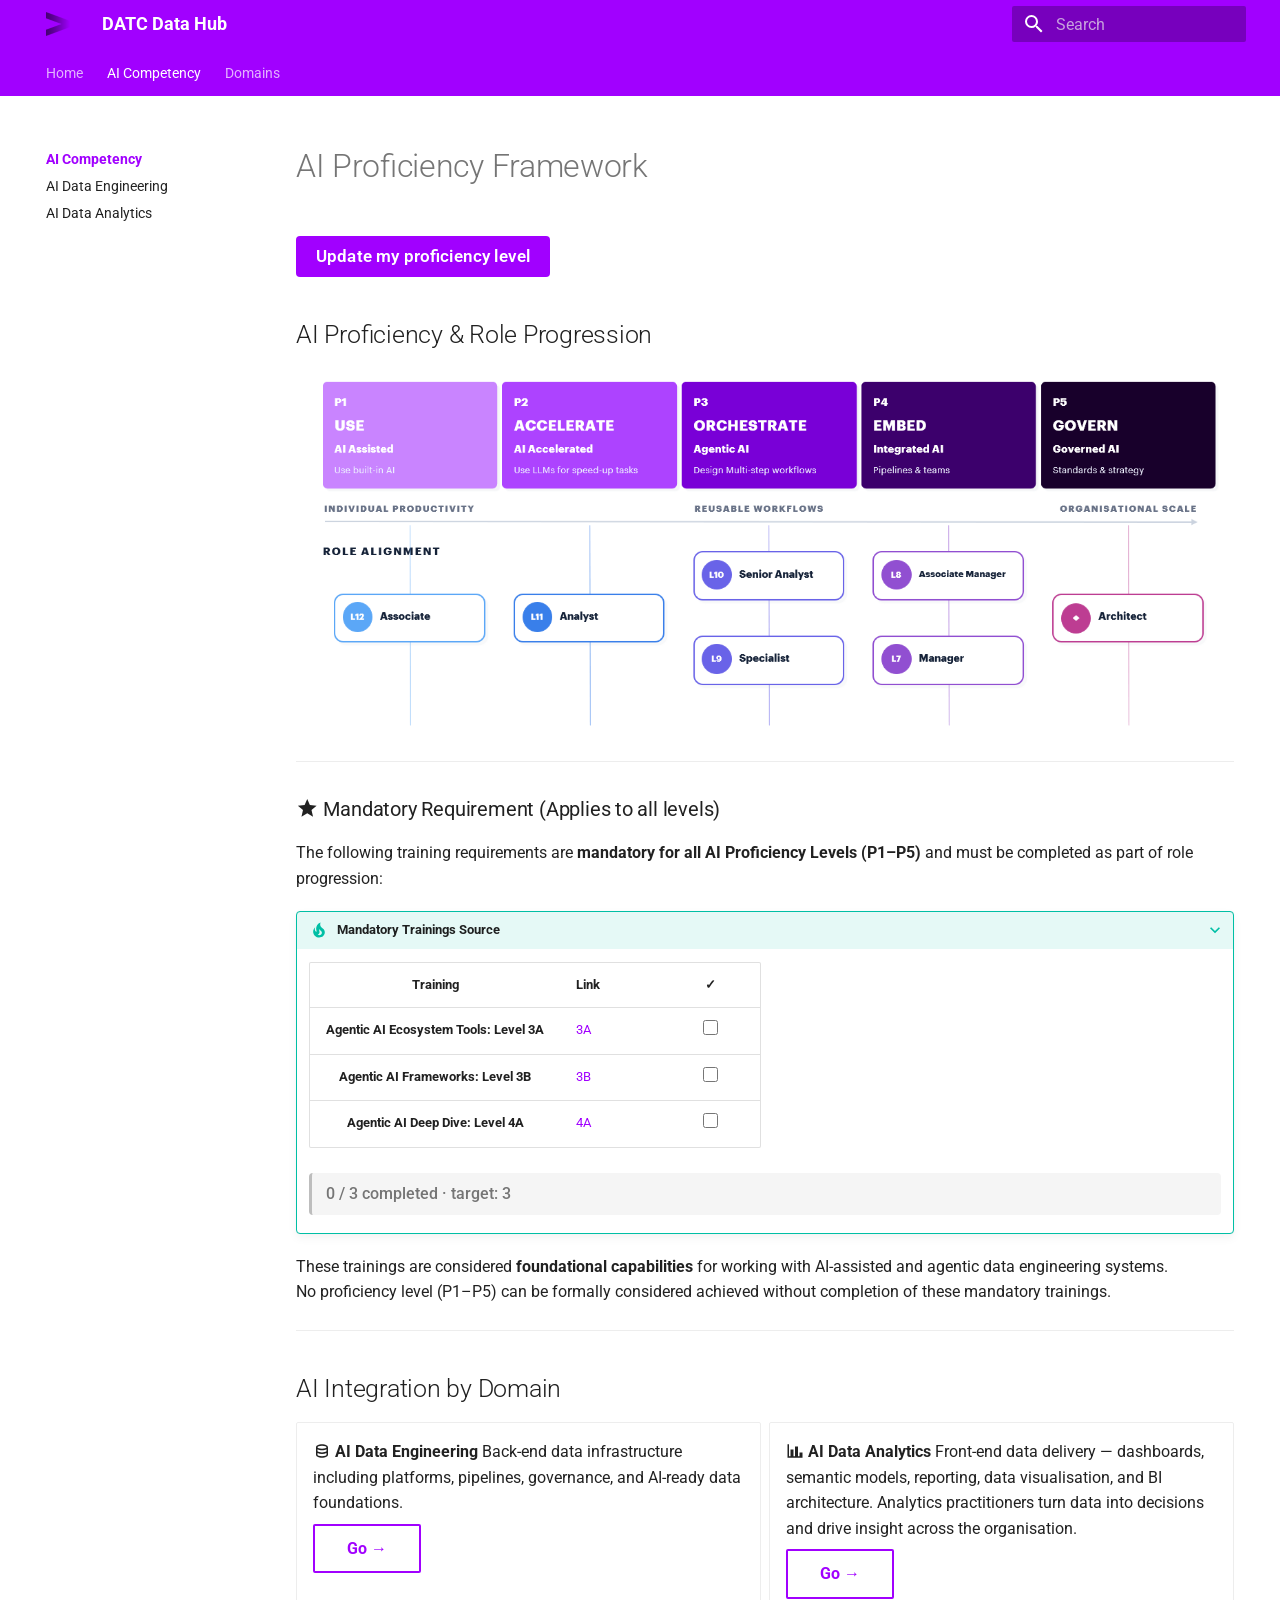
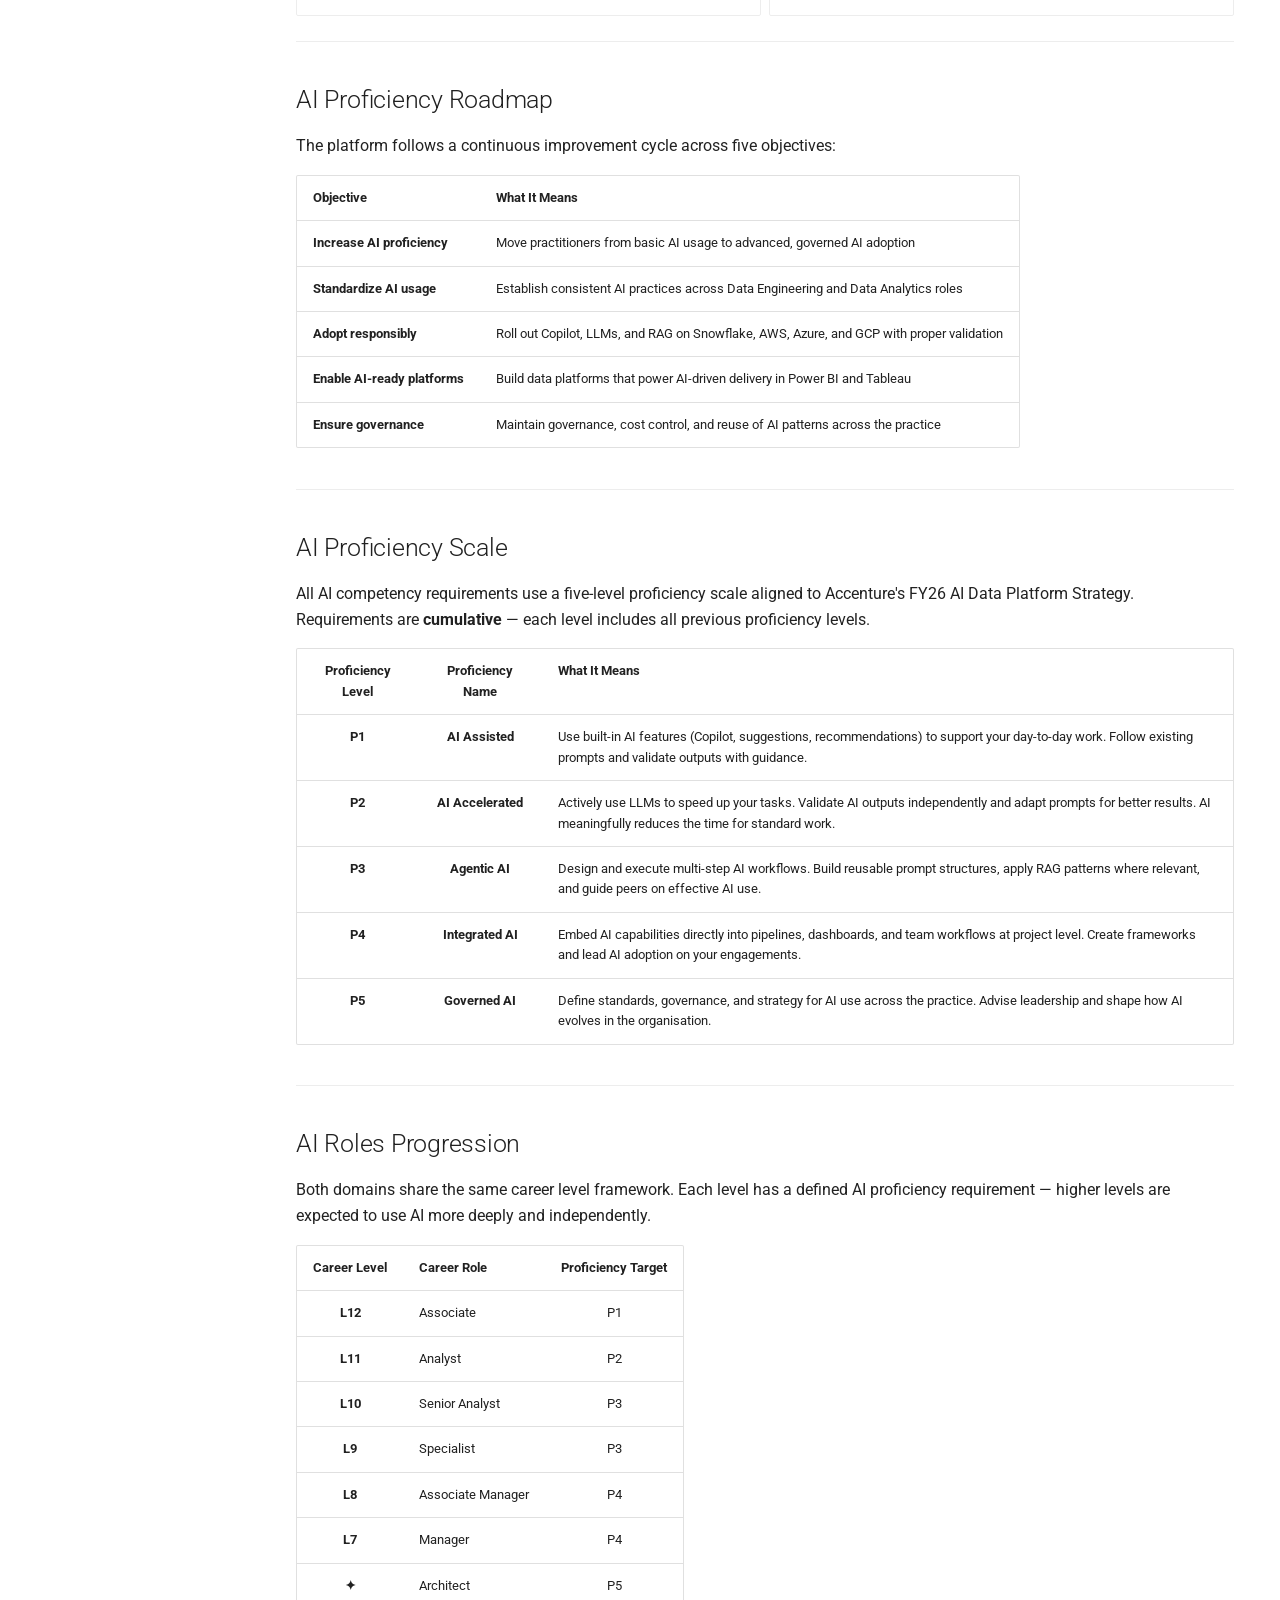
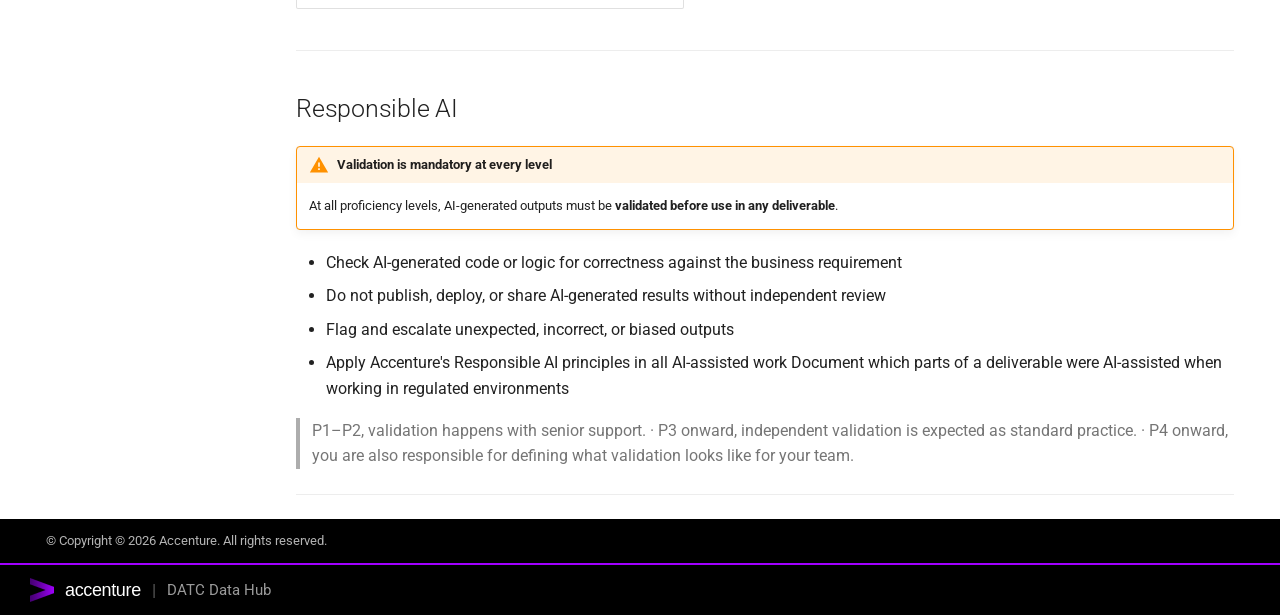
==== commit 089be9b1: "Deployed 9cac77a with MkDocs version: 1.6.1" ====
--- a/ai-competency/index.html
+++ b/ai-competency/index.html
@@ -245,25 +245,6 @@
   
 
       
-        
-  
-  
-  
-  
-    <li class="md-tabs__item">
-      <a href="../assets/" class="md-tabs__link">
-        
-  
-  
-    
-  
-  Assets
-
-      </a>
-    </li>
-  
-
-      
     </ul>
   </div>
 </nav>
@@ -481,6 +462,8 @@
       
         
       
+        
+      
     
     
     
@@ -593,36 +576,37 @@
 
               
             
+              
+                
+  
+  
+  
+  
+    <li class="md-nav__item">
+      <a href="../assets/" class="md-nav__link">
+        
+  
+  
+  <span class="md-ellipsis">
+    
+  
+    Assets
+  
+
+    
+  </span>
+  
+  
+
+      </a>
+    </li>
+  
+
+              
+            
           </ul>
         </nav>
       
-    </li>
-  
-
-    
-      
-      
-  
-  
-  
-  
-    <li class="md-nav__item">
-      <a href="../assets/" class="md-nav__link">
-        
-  
-  
-  <span class="md-ellipsis">
-    
-  
-    Assets
-  
-
-    
-  </span>
-  
-  
-
-      </a>
     </li>
   
 
@@ -645,15 +629,53 @@
 
 
 <h1 id="ai-proficiency-framework">AI Proficiency Framework</h1>
-<p>This page reference how every practitioner in Data Engineering and Data Analytics is expected to adopt and grow their AI capability. 
-It covers the proficiency scale, required levels by role, domain-specific guidance, and curated learning paths.
-Data Engineering builds the foundation. Data Analytics delivers the insight. Both are essential and both must evolve with AI.</p>
+<h2 id="update-my-proficiency-level"><a class="ps-update-link" href="https://forms.cloud.microsoft/r/97G6CwDtxv" target="_blank">Update my proficiency level</a></h2>
+<h2 id="ai-proficiency-role-progression">AI Proficiency &amp; Role Progression</h2>
+<figure>
+  <img alt="Image title" src="../graphs/AI%20Proficiency%20Scale%20and%20Roles.png" />
+</figure>
+<hr />
+<h3 id="mandatory-requirement-applies-to-all-levels"><span class="twemoji"><svg xmlns="http://www.w3.org/2000/svg" viewBox="0 0 24 24"><path d="M12 17.27 18.18 21l-1.64-7.03L22 9.24l-7.19-.62L12 2 9.19 8.62 2 9.24l5.45 4.73L5.82 21z"/></svg></span> Mandatory Requirement (Applies to all levels)</h3>
+<p>The following training requirements are <strong>mandatory for all AI Proficiency Levels (P1–P5)</strong> and must be completed as part of role progression:</p>
+<details class="tip" open="open">
+<summary>Mandatory Trainings Source </summary>
+<table>
+<thead>
+<tr>
+<th style="text-align: center;">Training</th>
+<th>Link</th>
+<th style="text-align: center;">✓</th>
+</tr>
+</thead>
+<tbody>
+<tr>
+<td style="text-align: center;"><strong>Agentic AI Ecosystem Tools: Level 3A</strong></td>
+<td><a href="https://wd103.myworkday.com/accenture/learning/program/4510d076039210016cc0344f0eeb0000">3A</a></td>
+<td style="text-align: center;"><input type="checkbox" class="course-done" data-level="de-p0" data-mandatory="true" data-id="de-p0-3A"></td>
+</tr>
+<tr>
+<td style="text-align: center;"><strong>Agentic AI Frameworks: Level 3B</strong></td>
+<td><a href="https://wd103.myworkday.com/accenture/learning/program/9a74c413ff121001288f4f5ca96e0000">3B</a></td>
+<td style="text-align: center;"><input type="checkbox" class="course-done" data-level="de-p0" data-mandatory="true" data-id="de-p0-3B"></td>
+</tr>
+<tr>
+<td style="text-align: center;"><strong>Agentic AI Deep Dive: Level 4A</strong></td>
+<td><a href="https://wd103.myworkday.com/accenture/learning/course/f3afdb6e64bc1001679f3521c8420000">4A</a></td>
+<td style="text-align: center;"><input type="checkbox" class="course-done" data-level="de-p0" data-mandatory="true" data-id="de-p0-4A"></td>
+</tr>
+</tbody>
+</table>
+<p><div class="level-progress" data-level="de-p0"></div></p>
+</details>
+<p>These trainings are considered <strong>foundational capabilities</strong> for working with AI-assisted and agentic data engineering systems.<br />
+No proficiency level (P1–P5) can be formally considered achieved without completion of these mandatory trainings.</p>
+<hr />
 <h2 id="ai-integration-by-domain">AI Integration by Domain</h2>
 <div class="grid cards">
 <ul>
 <li>
 <p><span class="twemoji"><svg xmlns="http://www.w3.org/2000/svg" viewBox="0 0 24 24"><path d="M12 3C7.58 3 4 4.79 4 7v10c0 2.21 3.59 4 8 4s8-1.79 8-4V7c0-2.21-3.58-4-8-4m6 14c0 .5-2.13 2-6 2s-6-1.5-6-2v-2.23c1.61.78 3.72 1.23 6 1.23s4.39-.45 6-1.23zm0-4.55c-1.3.95-3.58 1.55-6 1.55s-4.7-.6-6-1.55V9.64c1.47.83 3.61 1.36 6 1.36s4.53-.53 6-1.36zM12 9C8.13 9 6 7.5 6 7s2.13-2 6-2 6 1.5 6 2-2.13 2-6 2"/></svg></span> <strong>AI Data Engineering</strong>
-  Back-end data infrastructure — pipelines, cloud platforms, data architecture, storage, governance, and AI-ready data layers. Data Engineers build the foundation that powers analytics, reporting, and AI applications.</p>
+  Back-end data infrastructure including platforms, pipelines, governance, and AI-ready data foundations.</p>
 <p><a class="md-button" href="ai-data-engineering/">Go →</a></p>
 </li>
 <li>
@@ -676,7 +698,7 @@
 <tbody>
 <tr>
 <td><strong>Increase AI proficiency</strong></td>
-<td>Move practitioners from Assisted → Agentic → Integrated → Governed across both domains</td>
+<td>Move practitioners from basic AI usage to advanced, governed AI adoption</td>
 </tr>
 <tr>
 <td><strong>Standardize AI usage</strong></td>
--- a/stylesheets/accenture.css
+++ b/stylesheets/accenture.css
@@ -105,7 +105,7 @@
 }
 
 /* Proficiency Summary */
-.proficiency-summary { margin: 2rem 0; }
+.proficiency-summary { margin: 2rem 0; position: sticky; top: 58px; background: #f3ebff; z-index: 10;}
 .ps-box {
   display: flex;
   align-items: flex-start;
